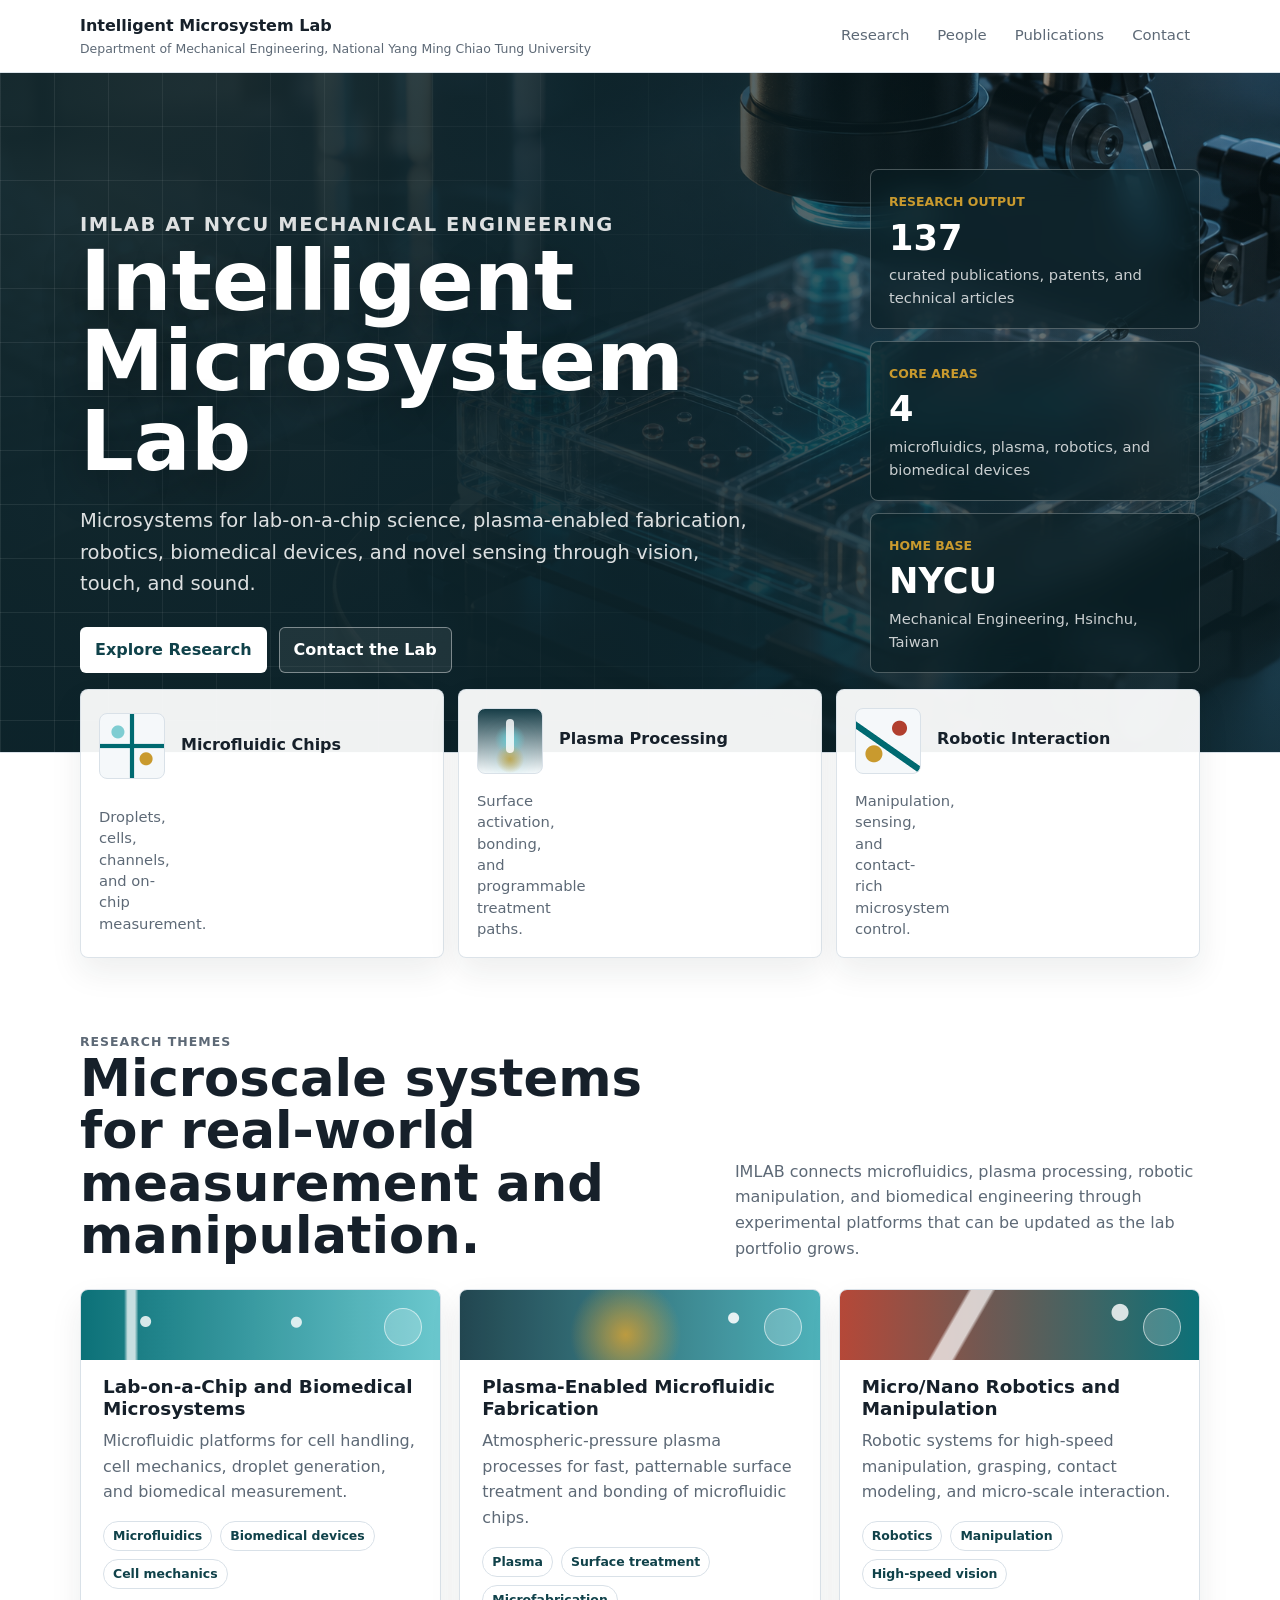
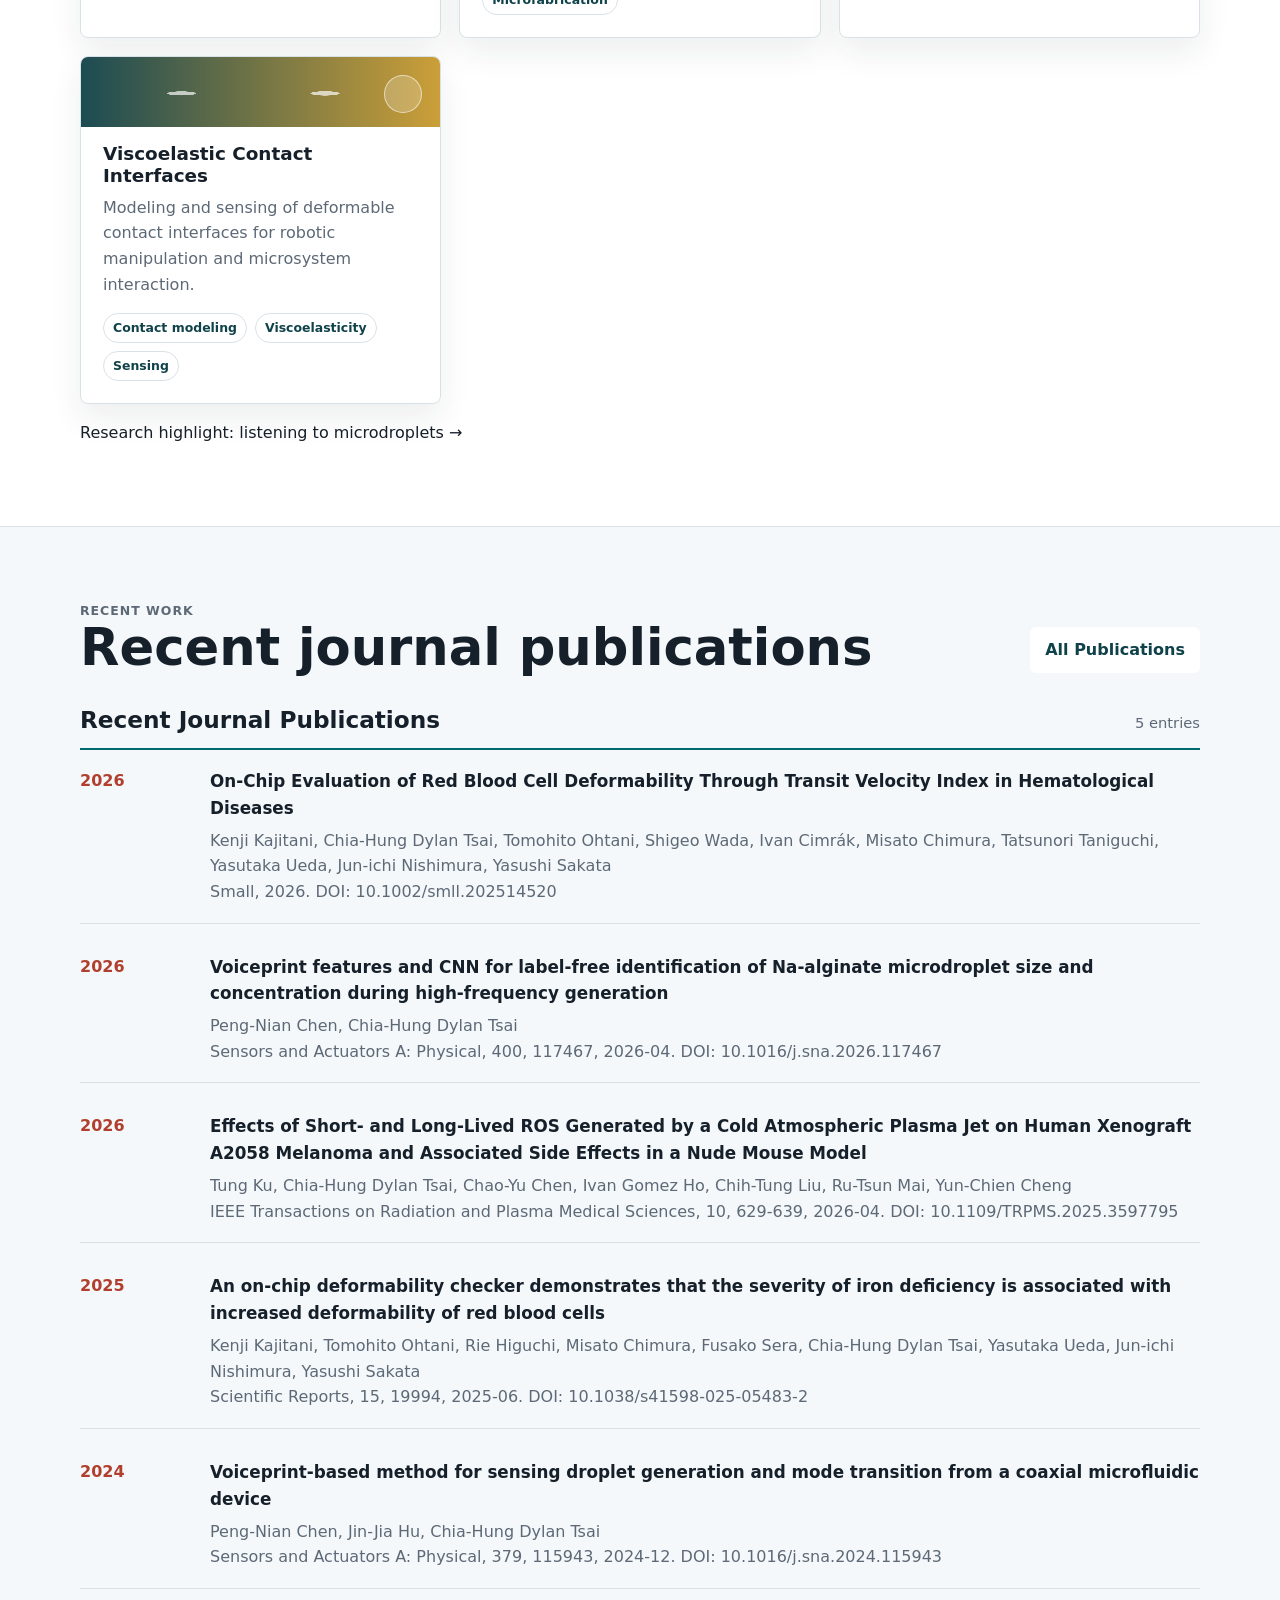
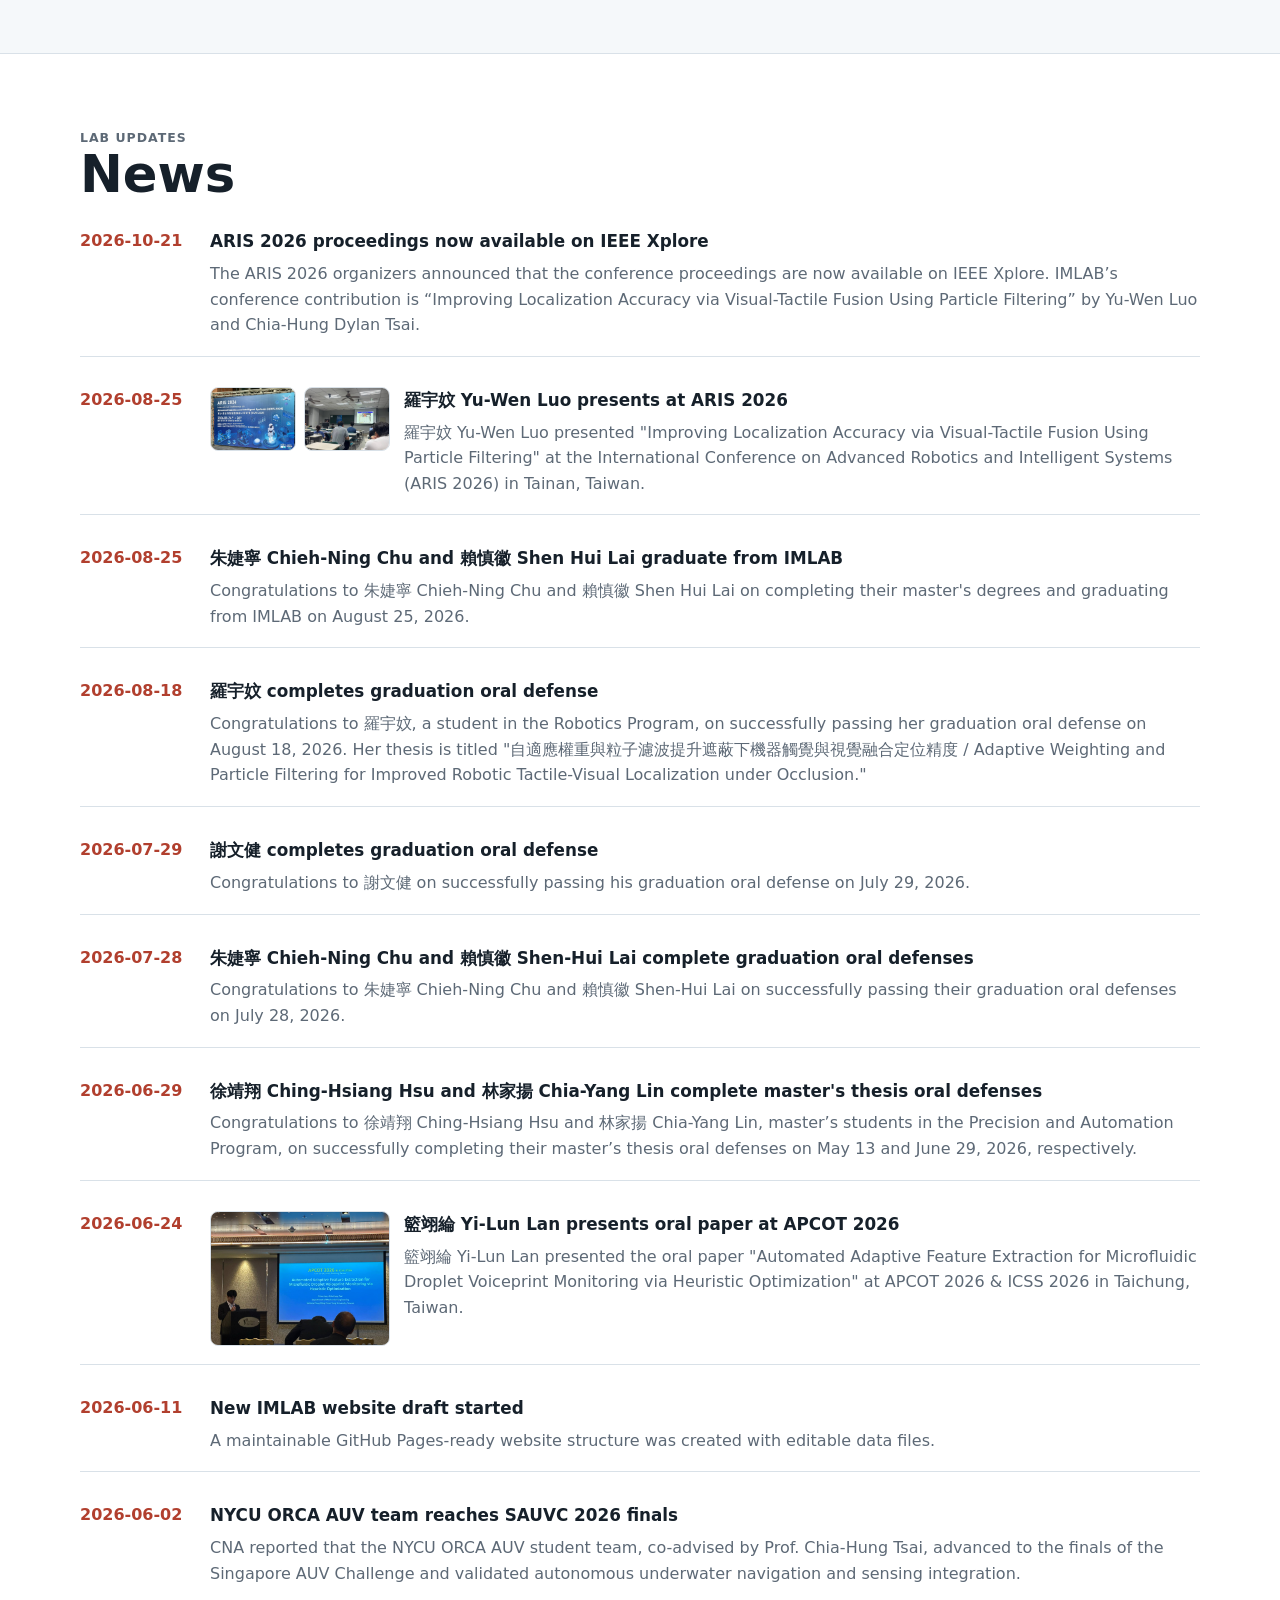
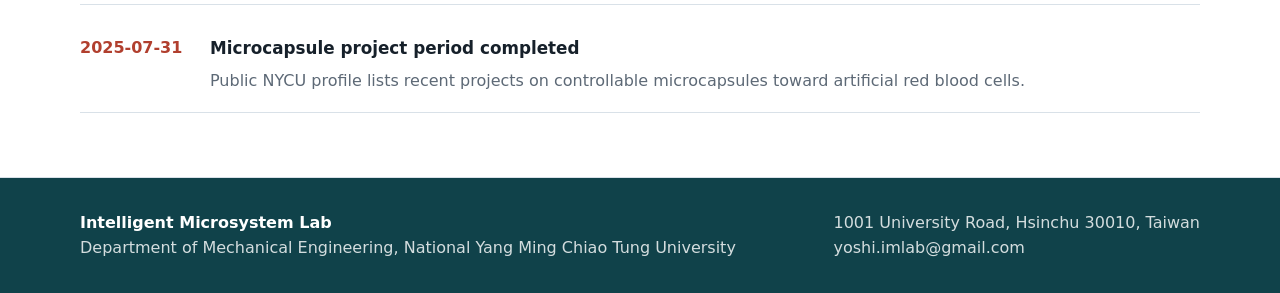
==== index.html @ c5a07f3f "Publish ARIS 2026 proceedings update" ====
<!DOCTYPE html><html lang="en"> <head><meta charset="UTF-8"><meta name="description" content="Explore IMLAB at NYCU: microfluidics, plasma-enabled fabrication, biomedical microsystems, and sensing for robotic interaction."><link rel="canonical" href="https://imlab-nycu.github.io/"><meta property="og:type" content="website"><meta property="og:site_name" content="Intelligent Microsystem Lab"><meta property="og:title" content="Intelligent Microsystem Lab"><meta property="og:description" content="Explore IMLAB at NYCU: microfluidics, plasma-enabled fabrication, biomedical microsystems, and sensing for robotic interaction."><meta property="og:url" content="https://imlab-nycu.github.io/"><meta name="viewport" content="width=device-width, initial-scale=1.0"><title>Intelligent Microsystem Lab</title><link rel="stylesheet" href="/assets/BaseLayout.BZ1jo9-p.css"></head> <body> <div class="site-shell"> <header class="topbar"> <nav class="nav" aria-label="Main navigation"> <a class="brand" href="/"> <strong>Intelligent Microsystem Lab</strong> <span>Department of Mechanical Engineering, National Yang Ming Chiao Tung University</span> </a> <div class="nav-links"> <a href="/research/"> Research </a><a href="/people/"> People </a><a href="/publications/"> Publications </a><a href="/contact/"> Contact </a> </div> </nav> </header> <main>  <section class="hero" style="--hero-image: url('/images/microsystem-hero.png')"> <div class="hero-inner"> <div> <p class="hero-kicker">IMLAB at NYCU Mechanical Engineering</p> <h1>Intelligent Microsystem Lab</h1> <p>Microsystems for lab-on-a-chip science, plasma-enabled fabrication, robotics, biomedical devices, and novel sensing through vision, touch, and sound.</p> <div class="hero-actions"> <a class="button primary" href="/research/">Explore Research</a> <a class="button secondary" href="/contact/">Contact the Lab</a> </div> </div> <aside class="hero-panel" aria-label="Lab snapshot"> <div> <span>Research Output</span> <strong>137</strong> <p>curated publications, patents, and technical articles</p> </div> <div> <span>Core Areas</span> <strong>4</strong> <p>microfluidics, plasma, robotics, and biomedical devices</p> </div> <div> <span>Home Base</span> <strong>NYCU</strong> <p>Mechanical Engineering, Hsinchu, Taiwan</p> </div> </aside> </div> </section> <section class="visual-strip" aria-label="Lab platform overview"> <div class="visual-strip-inner"> <article> <span class="visual-icon channels" aria-hidden="true"></span> <h2>Microfluidic Chips</h2> <p>Droplets, cells, channels, and on-chip measurement.</p> </article> <article> <span class="visual-icon plasma" aria-hidden="true"></span> <h2>Plasma Processing</h2> <p>Surface activation, bonding, and programmable treatment paths.</p> </article> <article> <span class="visual-icon robotics" aria-hidden="true"></span> <h2>Robotic Interaction</h2> <p>Manipulation, sensing, and contact-rich microsystem control.</p> </article> </div> </section> <section class="section"> <div class="section-header"> <div> <p class="section-kicker">Research Themes</p> <h2>Microscale systems for real-world measurement and manipulation.</h2> </div> <p>
IMLAB connects microfluidics, plasma processing, robotic manipulation, and
        biomedical engineering through experimental platforms that can be updated as
        the lab portfolio grows.
</p> </div> <div class="grid"> <article class="card project-card project-card-1"> <div class="project-mark" aria-hidden="true"></div> <h3>Lab-on-a-Chip and Biomedical Microsystems</h3> <p>Microfluidic platforms for cell handling, cell mechanics, droplet generation, and biomedical measurement.</p> <div class="tags"> <span class="tag">Microfluidics</span><span class="tag">Biomedical devices</span><span class="tag">Cell mechanics</span> </div> </article><article class="card project-card project-card-2"> <div class="project-mark" aria-hidden="true"></div> <h3>Plasma-Enabled Microfluidic Fabrication</h3> <p>Atmospheric-pressure plasma processes for fast, patternable surface treatment and bonding of microfluidic chips.</p> <div class="tags"> <span class="tag">Plasma</span><span class="tag">Surface treatment</span><span class="tag">Microfabrication</span> </div> </article><article class="card project-card project-card-3"> <div class="project-mark" aria-hidden="true"></div> <h3>Micro/Nano Robotics and Manipulation</h3> <p>Robotic systems for high-speed manipulation, grasping, contact modeling, and micro-scale interaction.</p> <div class="tags"> <span class="tag">Robotics</span><span class="tag">Manipulation</span><span class="tag">High-speed vision</span> </div> </article><article class="card project-card project-card-4"> <div class="project-mark" aria-hidden="true"></div> <h3>Viscoelastic Contact Interfaces</h3> <p>Modeling and sensing of deformable contact interfaces for robotic manipulation and microsystem interaction.</p> <div class="tags"> <span class="tag">Contact modeling</span><span class="tag">Viscoelasticity</span><span class="tag">Sensing</span> </div> </article> </div> <p><a href="/research/#microdroplet-acoustic-sensing">Research highlight: listening to microdroplets →</a></p> </section> <section class="band"> <div class="section"> <div class="section-header"> <div> <p class="section-kicker">Recent Work</p> <h2>Recent journal publications</h2> </div> <a class="button primary" href="/publications/">All Publications</a> </div> <div class="publication-groups">  <section class="publication-section active" id="panel-recent-journal-publications"> <div class="publication-section-header"> <h2>Recent Journal Publications</h2> <span>5 entries</span> </div> <div class="pub-list"> <article class="pub-item"> <div class="year">2026</div> <div> <h3> <a href="https://doi.org/10.1002/smll.202514520">On-Chip Evaluation of Red Blood Cell Deformability Through Transit Velocity Index in Hematological Diseases</a> </h3> <p>Kenji Kajitani, Chia-Hung Dylan Tsai, Tomohito Ohtani, Shigeo Wada, Ivan Cimrák, Misato Chimura, Tatsunori Taniguchi, Yasutaka Ueda, Jun-ichi Nishimura, Yasushi Sakata</p> <p>Small, 2026. DOI: 10.1002/smll.202514520</p> </div> </article><article class="pub-item"> <div class="year">2026</div> <div> <h3> <a href="https://doi.org/10.1016/j.sna.2026.117467">Voiceprint features and CNN for label-free identification of Na-alginate microdroplet size and concentration during high-frequency generation</a> </h3> <p>Peng-Nian Chen, Chia-Hung Dylan Tsai</p> <p>Sensors and Actuators A: Physical, 400, 117467, 2026-04. DOI: 10.1016/j.sna.2026.117467</p> </div> </article><article class="pub-item"> <div class="year">2026</div> <div> <h3> <a href="https://doi.org/10.1109/TRPMS.2025.3597795">Effects of Short- and Long-Lived ROS Generated by a Cold Atmospheric Plasma Jet on Human Xenograft A2058 Melanoma and Associated Side Effects in a Nude Mouse Model</a> </h3> <p>Tung Ku, Chia-Hung Dylan Tsai, Chao-Yu Chen, Ivan Gomez Ho, Chih-Tung Liu, Ru-Tsun Mai, Yun-Chien Cheng</p> <p>IEEE Transactions on Radiation and Plasma Medical Sciences, 10, 629-639, 2026-04. DOI: 10.1109/TRPMS.2025.3597795</p> </div> </article><article class="pub-item"> <div class="year">2025</div> <div> <h3> <a href="https://doi.org/10.1038/s41598-025-05483-2">An on-chip deformability checker demonstrates that the severity of iron deficiency is associated with increased deformability of red blood cells</a> </h3> <p>Kenji Kajitani, Tomohito Ohtani, Rie Higuchi, Misato Chimura, Fusako Sera, Chia-Hung Dylan Tsai, Yasutaka Ueda, Jun-ichi Nishimura, Yasushi Sakata</p> <p>Scientific Reports, 15, 19994, 2025-06. DOI: 10.1038/s41598-025-05483-2</p> </div> </article><article class="pub-item"> <div class="year">2024</div> <div> <h3> <a href="https://doi.org/10.1016/j.sna.2024.115943">Voiceprint-based method for sensing droplet generation and mode transition from a coaxial microfluidic device</a> </h3> <p>Peng-Nian Chen, Jin-Jia Hu, Chia-Hung Dylan Tsai</p> <p>Sensors and Actuators A: Physical, 379, 115943, 2024-12. DOI: 10.1016/j.sna.2024.115943</p> </div> </article> </div> </section> </div>  </div> </section> <section class="section"> <div class="section-header"> <div> <p class="section-kicker">Lab Updates</p> <h2>News</h2> </div> </div> <div class="news-list"> <article class="news-item"> <div class="date">2026-10-21</div> <div class="news-content ">  <div> <h3> <a href="https://ieeexplore.ieee.org/xpl/conhome/11734275/proceeding" target="_blank" rel="noreferrer">ARIS 2026 proceedings now available on IEEE Xplore</a> </h3> <p>The ARIS 2026 organizers announced that the conference proceedings are now available on IEEE Xplore. IMLAB’s conference contribution is “Improving Localization Accuracy via Visual-Tactile Fusion Using Particle Filtering” by Yu-Wen Luo and Chia-Hung Dylan Tsai.</p> </div> </div> </article><article class="news-item"> <div class="date">2026-08-25</div> <div class="news-content has-image"> <div class="news-gallery multiple"> <img class="news-image" src="/images/news/aris-2026-yu-wen-luo-conference-sign.jpg" alt="ARIS 2026 conference sign at National Cheng Kung University"><img class="news-image" src="/images/news/aris-2026-yu-wen-luo-presentation.jpg" alt="羅宇妏 Yu-Wen Luo presenting at ARIS 2026"> </div> <div> <h3> <a href="https://aris2026.ncku.edu.tw/" target="_blank" rel="noreferrer">羅宇妏 Yu-Wen Luo presents at ARIS 2026</a> </h3> <p>羅宇妏 Yu-Wen Luo presented &quot;Improving Localization Accuracy via Visual-Tactile Fusion Using Particle Filtering&quot; at the International Conference on Advanced Robotics and Intelligent Systems (ARIS 2026) in Tainan, Taiwan.</p> </div> </div> </article><article class="news-item"> <div class="date">2026-08-25</div> <div class="news-content ">  <div> <h3> 朱婕寧 Chieh-Ning Chu and 賴慎徽 Shen Hui Lai graduate from IMLAB </h3> <p>Congratulations to 朱婕寧 Chieh-Ning Chu and 賴慎徽 Shen Hui Lai on completing their master&#39;s degrees and graduating from IMLAB on August 25, 2026.</p> </div> </div> </article><article class="news-item"> <div class="date">2026-08-18</div> <div class="news-content ">  <div> <h3> 羅宇妏 completes graduation oral defense </h3> <p>Congratulations to 羅宇妏, a student in the Robotics Program, on successfully passing her graduation oral defense on August 18, 2026. Her thesis is titled &quot;自適應權重與粒子濾波提升遮蔽下機器觸覺與視覺融合定位精度 / Adaptive Weighting and Particle Filtering for Improved Robotic Tactile-Visual Localization under Occlusion.&quot;</p> </div> </div> </article><article class="news-item"> <div class="date">2026-07-29</div> <div class="news-content ">  <div> <h3> 謝文健 completes graduation oral defense </h3> <p>Congratulations to 謝文健 on successfully passing his graduation oral defense on July 29, 2026.</p> </div> </div> </article><article class="news-item"> <div class="date">2026-07-28</div> <div class="news-content ">  <div> <h3> 朱婕寧 Chieh-Ning Chu and 賴慎徽 Shen-Hui Lai complete graduation oral defenses </h3> <p>Congratulations to 朱婕寧 Chieh-Ning Chu and 賴慎徽 Shen-Hui Lai on successfully passing their graduation oral defenses on July 28, 2026.</p> </div> </div> </article><article class="news-item"> <div class="date">2026-06-29</div> <div class="news-content ">  <div> <h3> 徐靖翔 Ching-Hsiang Hsu and 林家揚 Chia-Yang Lin complete master&#39;s thesis oral defenses </h3> <p>Congratulations to 徐靖翔 Ching-Hsiang Hsu and 林家揚 Chia-Yang Lin, master’s students in the Precision and Automation Program, on successfully completing their master’s thesis oral defenses on May 13 and June 29, 2026, respectively.</p> </div> </div> </article><article class="news-item"> <div class="date">2026-06-24</div> <div class="news-content has-image"> <div class="news-gallery "> <img class="news-image" src="/images/news/apcot-2026-yi-lun-lan-oral-presentation.jpg" alt="籃翊綸 Yi-Lun Lan presenting an oral paper at APCOT 2026 &amp; ICSS 2026"> </div> <div> <h3> 籃翊綸 Yi-Lun Lan presents oral paper at APCOT 2026 </h3> <p>籃翊綸 Yi-Lun Lan presented the oral paper &quot;Automated Adaptive Feature Extraction for Microfluidic Droplet Voiceprint Monitoring via Heuristic Optimization&quot; at APCOT 2026 &amp; ICSS 2026 in Taichung, Taiwan.</p> </div> </div> </article><article class="news-item"> <div class="date">2026-06-11</div> <div class="news-content ">  <div> <h3> New IMLAB website draft started </h3> <p>A maintainable GitHub Pages-ready website structure was created with editable data files.</p> </div> </div> </article><article class="news-item"> <div class="date">2026-06-02</div> <div class="news-content ">  <div> <h3> <a href="https://www.cna.com.tw/news/ahel/202606020072.aspx" target="_blank" rel="noreferrer">NYCU ORCA AUV team reaches SAUVC 2026 finals</a> </h3> <p>CNA reported that the NYCU ORCA AUV student team, co-advised by Prof. Chia-Hung Tsai, advanced to the finals of the Singapore AUV Challenge and validated autonomous underwater navigation and sensing integration.</p> </div> </div> </article><article class="news-item"> <div class="date">2025-07-31</div> <div class="news-content ">  <div> <h3> Microcapsule project period completed </h3> <p>Public NYCU profile lists recent projects on controllable microcapsules toward artificial red blood cells.</p> </div> </div> </article> </div> </section>  </main> <footer class="footer"> <div class="footer-inner"> <div> <strong>Intelligent Microsystem Lab</strong> <div>Department of Mechanical Engineering, National Yang Ming Chiao Tung University</div> </div> <div> 1001 University Road, Hsinchu 30010, Taiwan<br> <a href="mailto:yoshi.imlab@gmail.com">yoshi.imlab@gmail.com</a> </div> </div> </footer> </div> <script data-goatcounter="https://imlab-nycu.goatcounter.com/count" async src="https://gc.zgo.at/count.js"></script> </body> </html>
---- assets/BaseLayout.BZ1jo9-p.css ----
:root{color-scheme:light;--ink: #16202a;--muted: #5d6976;--line: #d9e1e8;--panel: #f5f8fa;--panel-strong: #eaf1f6;--brand: #006a71;--brand-deep: #10424a;--accent: #b13f2e;--gold: #c99a2e;--white: #ffffff;--shadow: 0 14px 32px rgba(22, 32, 42, .08);font-family:Inter,ui-sans-serif,system-ui,-apple-system,BlinkMacSystemFont,Segoe UI,sans-serif}*{box-sizing:border-box}html{scroll-behavior:smooth}body{margin:0;color:var(--ink);background:var(--white);line-height:1.6}a{color:inherit;text-decoration:none}img{display:block;max-width:100%}.site-shell{min-height:100vh}.topbar{position:sticky;top:0;z-index:20;border-bottom:1px solid rgba(217,225,232,.9);background:#fffffff0;backdrop-filter:blur(16px)}.nav{display:flex;align-items:center;justify-content:space-between;width:min(1120px,calc(100% - 32px));min-height:72px;margin:0 auto;gap:24px}.brand{display:grid;gap:0}.brand strong{font-size:1rem;letter-spacing:0}.brand span{color:var(--muted);font-size:.78rem}.nav-links{display:flex;align-items:center;gap:8px;flex-wrap:wrap;justify-content:flex-end}.nav-links a{border-radius:6px;color:var(--muted);font-size:.93rem;padding:8px 10px}.nav-links a:hover,.nav-links a[aria-current=page]{background:var(--panel-strong);color:var(--brand-deep)}.hero{position:relative;overflow:hidden;border-bottom:1px solid var(--line);background:linear-gradient(90deg,#0c232af0,#0c232ad1 42%,#0c232a38),linear-gradient(180deg,#0c232a1a,#0c232acc),var(--hero-image),var(--brand-deep);background-position:center;background-size:cover;color:var(--white);min-height:680px}.hero:after{content:"";position:absolute;inset:0;height:auto;background:linear-gradient(90deg,rgba(255,255,255,.08) 1px,transparent 1px),linear-gradient(0deg,rgba(255,255,255,.08) 1px,transparent 1px);background-size:54px 54px;mask-image:linear-gradient(90deg,black,transparent 72%);pointer-events:none}.hero-inner{position:relative;z-index:1;display:grid;grid-template-columns:minmax(0,1fr) 330px;align-items:end;width:min(1120px,calc(100% - 32px));margin:0 auto;gap:48px;padding:96px 0 64px}.hero-kicker,.section-kicker{margin:0 0 10px;color:var(--gold);font-size:.78rem;font-weight:800;letter-spacing:.08em;text-transform:uppercase}.hero h1{max-width:840px;margin:0;font-size:clamp(2.4rem,6.6vw,5.9rem);line-height:.95;text-shadow:0 12px 42px rgba(0,0,0,.35)}.hero p{max-width:680px;margin:24px 0 0;color:#ffffffdb;font-size:clamp(1.02rem,2vw,1.22rem)}.hero-actions{display:flex;flex-wrap:wrap;gap:12px;margin-top:28px}.button{display:inline-flex;align-items:center;justify-content:center;min-height:42px;border:1px solid transparent;border-radius:6px;padding:9px 14px;font-weight:700}.button.primary{background:var(--white);color:var(--brand-deep)}.button.secondary{border-color:#ffffff6b;color:var(--white);background:#ffffff14}.portrait{overflow:hidden;border:1px solid rgba(255,255,255,.35);border-radius:8px;background:#ffffff1f;box-shadow:0 20px 52px #0000003d}.portrait img{width:100%;aspect-ratio:4 / 5;object-fit:cover}.portrait figcaption{padding:12px 14px;color:#ffffffd1;font-size:.9rem}.hero-panel{display:grid;gap:12px;align-self:stretch}.hero-panel div{border:1px solid rgba(255,255,255,.26);border-radius:8px;background:#081c2294;backdrop-filter:blur(16px);padding:18px}.hero-panel span{color:var(--gold);font-size:.78rem;font-weight:800;text-transform:uppercase}.hero-panel strong{display:block;margin-top:6px;color:var(--white);font-size:2.2rem;line-height:1}.hero-panel p{margin:8px 0 0;color:#ffffffc7;font-size:.92rem}.visual-strip{position:relative;z-index:2;margin-top:-64px}.visual-strip-inner{display:grid;grid-template-columns:repeat(3,minmax(0,1fr));gap:14px;width:min(1120px,calc(100% - 32px));margin:0 auto}.visual-strip article{display:grid;grid-template-columns:66px minmax(0,1fr);gap:16px;align-items:center;min-height:126px;border:1px solid rgba(217,225,232,.92);border-radius:8px;background:#fffffff0;box-shadow:var(--shadow);padding:18px}.visual-strip h2{margin:0 0 4px;font-size:1rem;line-height:1.2}.visual-strip p{margin:0;color:var(--muted);font-size:.92rem;line-height:1.45}.visual-icon{position:relative;width:66px;aspect-ratio:1;overflow:hidden;border:1px solid var(--line);border-radius:8px;background:var(--panel)}.visual-icon.channels{background:radial-gradient(circle at 28% 28%,#7fcdd2 0 6px,transparent 7px),radial-gradient(circle at 72% 70%,#c99a2e 0 6px,transparent 7px),linear-gradient(90deg,transparent 46%,#006a71 47% 53%,transparent 54%),linear-gradient(0deg,transparent 46%,#006a71 47% 53%,transparent 54%),var(--panel)}.visual-icon.plasma{background:radial-gradient(circle at 50% 78%,rgba(201,154,46,.92),transparent 24%),radial-gradient(circle at 50% 48%,rgba(99,210,220,.9),transparent 33%),linear-gradient(180deg,#173d47,#f4f8fa)}.visual-icon.plasma:before{content:"";position:absolute;inset:10px 28px 20px;border-radius:999px;background:#ffffffd1;box-shadow:0 20px 26px #7edde2cc}.visual-icon.robotics{background:linear-gradient(35deg,transparent 40%,#006a71 41% 47%,transparent 48%),radial-gradient(circle at 68% 30%,#b13f2e 0 7px,transparent 8px),radial-gradient(circle at 28% 70%,#c99a2e 0 8px,transparent 9px),var(--panel)}.section{width:min(1120px,calc(100% - 32px));margin:0 auto;padding:64px 0}.section-header{display:flex;align-items:end;justify-content:space-between;gap:32px;margin-bottom:28px}.section-header h2,.page-title h1{margin:0;font-size:clamp(2rem,4vw,3.4rem);line-height:1.02}.section-header p,.page-title p{max-width:620px;margin:10px 0 0;color:var(--muted)}.grid{display:grid;grid-template-columns:repeat(3,minmax(0,1fr));gap:18px}.grid.two{grid-template-columns:repeat(2,minmax(0,1fr))}.card{min-height:100%;border:1px solid var(--line);border-radius:8px;background:var(--white);padding:22px;box-shadow:var(--shadow)}.card h3{margin:0 0 8px;font-size:1.15rem;line-height:1.2}.card p{margin:0;color:var(--muted)}.megumi-card{max-width:780px}.megumi-card h3{margin-top:26px}.megumi-card h3:first-child{margin-top:0}.megumi-card p+p{margin-top:14px}.project-card{position:relative;overflow:hidden;padding-top:86px}.project-card:before{content:"";position:absolute;inset:0 0 auto;height:70px;opacity:.95}.project-card-1:before{background:radial-gradient(circle at 18% 45%,rgba(255,255,255,.82) 0 5px,transparent 6px),radial-gradient(circle at 60% 46%,rgba(255,255,255,.82) 0 5px,transparent 6px),linear-gradient(90deg,transparent 12%,rgba(255,255,255,.76) 13% 15%,transparent 16%),linear-gradient(90deg,#006a71,#63c5cc)}.project-card-2:before{background:radial-gradient(circle at 76% 40%,rgba(255,255,255,.88) 0 5px,transparent 6px),radial-gradient(circle at 46% 64%,rgba(201,154,46,.9),transparent 28%),linear-gradient(90deg,#173d47,#45aeb7)}.project-card-3:before{background:linear-gradient(120deg,transparent 32%,rgba(255,255,255,.72) 33% 38%,transparent 39%),radial-gradient(circle at 78% 32%,rgba(255,255,255,.82) 0 8px,transparent 9px),linear-gradient(90deg,#b13f2e,#006a71)}.project-card-4:before{background:radial-gradient(ellipse at 28% 52%,rgba(255,255,255,.68) 0 14px,transparent 15px),radial-gradient(ellipse at 68% 52%,rgba(255,255,255,.68) 0 14px,transparent 15px),linear-gradient(90deg,#10424a,#c99a2e)}.project-mark{position:absolute;top:18px;right:18px;width:38px;aspect-ratio:1;border:1px solid rgba(255,255,255,.58);border-radius:999px;background:#fff3}.tags{display:flex;flex-wrap:wrap;gap:8px;margin-top:16px}.tag{border:1px solid var(--line);border-radius:999px;color:var(--brand-deep);font-size:.78rem;font-weight:700;padding:4px 9px}.band{border-block:1px solid var(--line);background:var(--panel)}.news-list,.pub-list{display:grid;gap:12px}.publication-groups{display:grid;gap:44px}.publication-tabs{margin-bottom:-16px}.publication-tab-list{display:flex;flex-wrap:wrap;gap:8px;border-bottom:1px solid var(--line)}.publication-tab{appearance:none;display:inline-flex;align-items:baseline;gap:8px;border:0;border-bottom:3px solid transparent;background:transparent;color:var(--muted);cursor:pointer;font:inherit;font-size:.94rem;font-weight:800;line-height:1.2;padding:12px 10px 10px}.publication-tab small{color:var(--accent);font-size:.78rem;font-weight:900}.publication-tab:hover,.publication-tab:focus-visible,.publication-tab.active{color:var(--brand-deep)}.publication-tab:focus-visible{outline:2px solid var(--gold);outline-offset:2px}.publication-tab.active{border-bottom-color:var(--accent)}.publication-section[hidden]{display:none}.publication-section-header{display:flex;align-items:baseline;justify-content:space-between;gap:16px;border-bottom:2px solid var(--brand);margin-bottom:18px;padding-bottom:10px}.publication-section-header h2{margin:0;font-size:1.45rem}.publication-section-header span{color:var(--muted);font-size:.92rem;white-space:nowrap}.news-item,.pub-item{display:grid;grid-template-columns:112px minmax(0,1fr);gap:18px;border-bottom:1px solid var(--line);padding:18px 0}.news-item:first-child,.pub-item:first-child{padding-top:0}.date,.year{color:var(--accent);font-weight:800}.news-content{display:grid;gap:14px}.news-content.has-image{grid-template-columns:180px minmax(0,1fr)}.news-gallery{display:grid;gap:8px}.news-gallery.multiple{grid-template-columns:repeat(2,minmax(0,1fr))}.news-image{width:100%;aspect-ratio:4 / 3;border:1px solid var(--line);border-radius:8px;object-fit:cover}.pub-item h3,.news-item h3{margin:0 0 6px;font-size:1.05rem}.news-item h3 a{color:inherit;text-decoration-color:color-mix(in srgb,var(--accent) 45%,transparent);text-underline-offset:3px}.news-item h3 a:hover{color:var(--accent)}.pub-item p,.news-item p{margin:0;color:var(--muted)}.person{display:grid;grid-template-columns:110px minmax(0,1fr);gap:18px}.people-tabs{width:min(1120px,calc(100% - 32px));margin:0 auto;padding:0 0 18px}.people-tab-list{display:flex;flex-wrap:wrap;gap:8px;border-bottom:1px solid var(--line)}.people-tab{appearance:none;border:0;border-bottom:3px solid transparent;background:transparent;color:var(--muted);cursor:pointer;font:inherit;font-size:.94rem;font-weight:800;line-height:1.2;padding:12px 10px 10px}.people-tab:hover,.people-tab:focus-visible,.people-tab.active{color:var(--brand-deep)}.people-tab:focus-visible{outline:2px solid var(--gold);outline-offset:2px}.people-tab.active{border-bottom-color:var(--accent)}.people-panel[hidden]{display:none}.program-list{display:grid;gap:18px}.program-group{border-top:2px solid var(--brand);padding-top:12px}.program-group-header{display:flex;align-items:baseline;justify-content:space-between;gap:16px;margin-bottom:10px}.program-group-header h3{margin:0;color:var(--brand-deep);font-size:1.08rem}.program-group-header span{color:var(--muted);font-size:.88rem;white-space:nowrap}.program-group ul{display:grid;grid-template-columns:repeat(3,minmax(0,1fr));gap:10px;list-style:none;margin:0;padding:0}.program-group li{display:grid;gap:4px;border:1px solid var(--line);border-radius:8px;background:var(--white);padding:12px 14px}.program-group strong{font-size:1rem}.program-group li>span{color:var(--muted);font-size:.86rem;font-weight:700}.program-group em,.alumni-badges span{width:fit-content;border:1px solid var(--line);border-radius:999px;color:var(--brand-deep);font-size:.74rem;font-style:normal;font-weight:800;line-height:1.2;padding:4px 8px}.program-group p{margin:2px 0 0;color:var(--muted);font-size:.82rem;line-height:1.35}.program-proposal span{color:var(--accent);font-weight:800;margin-right:8px}.program-keywords{display:flex;flex-wrap:wrap;gap:6px;margin-top:6px}.program-keywords span{border:1px solid var(--line);border-radius:999px;color:var(--brand-deep);font-size:.72rem;font-weight:800;line-height:1.2;padding:3px 7px}.alumni-list{display:grid;gap:22px}.alumni-group{border-top:2px solid var(--brand);padding-top:12px}.alumni-group-header{display:flex;align-items:baseline;justify-content:space-between;gap:16px;margin-bottom:8px}.alumni-group-header h3{margin:0;color:var(--brand-deep);font-size:1.08rem}.alumni-group-header span{color:var(--muted);font-size:.88rem;white-space:nowrap}.alumni-group ul{display:grid;grid-template-columns:repeat(2,minmax(0,1fr));gap:8px 14px;list-style:none;margin:0;padding:0}.alumni-group li{border:1px solid var(--line);border-radius:8px;background:var(--white);padding:12px 14px}.alumni-name-row{display:flex;align-items:baseline;justify-content:space-between;gap:12px}.alumni-name-row strong{font-size:1rem}.alumni-name-row span,.alumni-group li p{color:var(--muted);font-size:.86rem}.alumni-name-row span{white-space:nowrap}.alumni-badges{display:flex;flex-wrap:wrap;gap:6px;margin-top:6px}.alumni-group li p{margin:6px 0 0;line-height:1.45}.alumni-group li p span{color:var(--accent);font-weight:800;margin-right:8px}.alumni-links{display:flex;flex-wrap:wrap;gap:8px;margin-top:8px}.alumni-links a,.alumni-links span{border-bottom:2px solid var(--gold);color:var(--brand-deep);font-size:.84rem;font-weight:800}.avatar{width:110px;aspect-ratio:1;border:1px solid var(--line);border-radius:8px;background:var(--panel-strong);object-fit:cover}.avatar.placeholder{display:grid;place-items:center;color:var(--brand-deep);font-weight:800}.link-list{display:flex;flex-wrap:wrap;gap:10px;margin-top:18px}.link-list a,.link-list span{border-bottom:2px solid var(--gold);color:var(--brand-deep);font-weight:800}.page-title{width:min(1120px,calc(100% - 32px));margin:0 auto;padding:58px 0 30px}.footer{border-top:1px solid var(--line);background:var(--brand-deep);color:#ffffffd1}.footer-inner{display:flex;justify-content:space-between;gap:32px;width:min(1120px,calc(100% - 32px));margin:0 auto;padding:32px 0}.footer strong{color:var(--white)}@media(max-width:860px){.nav{align-items:flex-start;flex-direction:column;gap:12px;padding:14px 0}.nav-links{justify-content:flex-start}.hero-inner{grid-template-columns:1fr;padding-top:54px}.hero{min-height:auto}.visual-strip{margin-top:-28px}.visual-strip-inner{grid-template-columns:1fr}.section-header,.footer-inner{align-items:flex-start;flex-direction:column}.grid,.grid.two{grid-template-columns:1fr}.publication-tab-list{display:grid;grid-template-columns:1fr;border-bottom:0}.publication-tab{justify-content:space-between;border:1px solid var(--line);border-radius:8px;background:var(--white);text-align:left}.publication-tab.active{border-color:var(--brand);border-bottom-color:var(--brand);background:var(--panel-strong)}.people-tab-list{display:grid;grid-template-columns:1fr;border-bottom:0}.people-tab{border:1px solid var(--line);border-radius:8px;background:var(--white);text-align:left}.people-tab.active{border-color:var(--brand);border-bottom-color:var(--brand);background:var(--panel-strong)}.alumni-group ul,.program-group ul{grid-template-columns:1fr}.alumni-name-row{align-items:flex-start;flex-direction:column;gap:2px}.alumni-name-row span{white-space:normal}.news-item,.pub-item,.person,.news-content.has-image{grid-template-columns:1fr}.news-gallery.multiple{grid-template-columns:repeat(2,minmax(0,1fr))}}
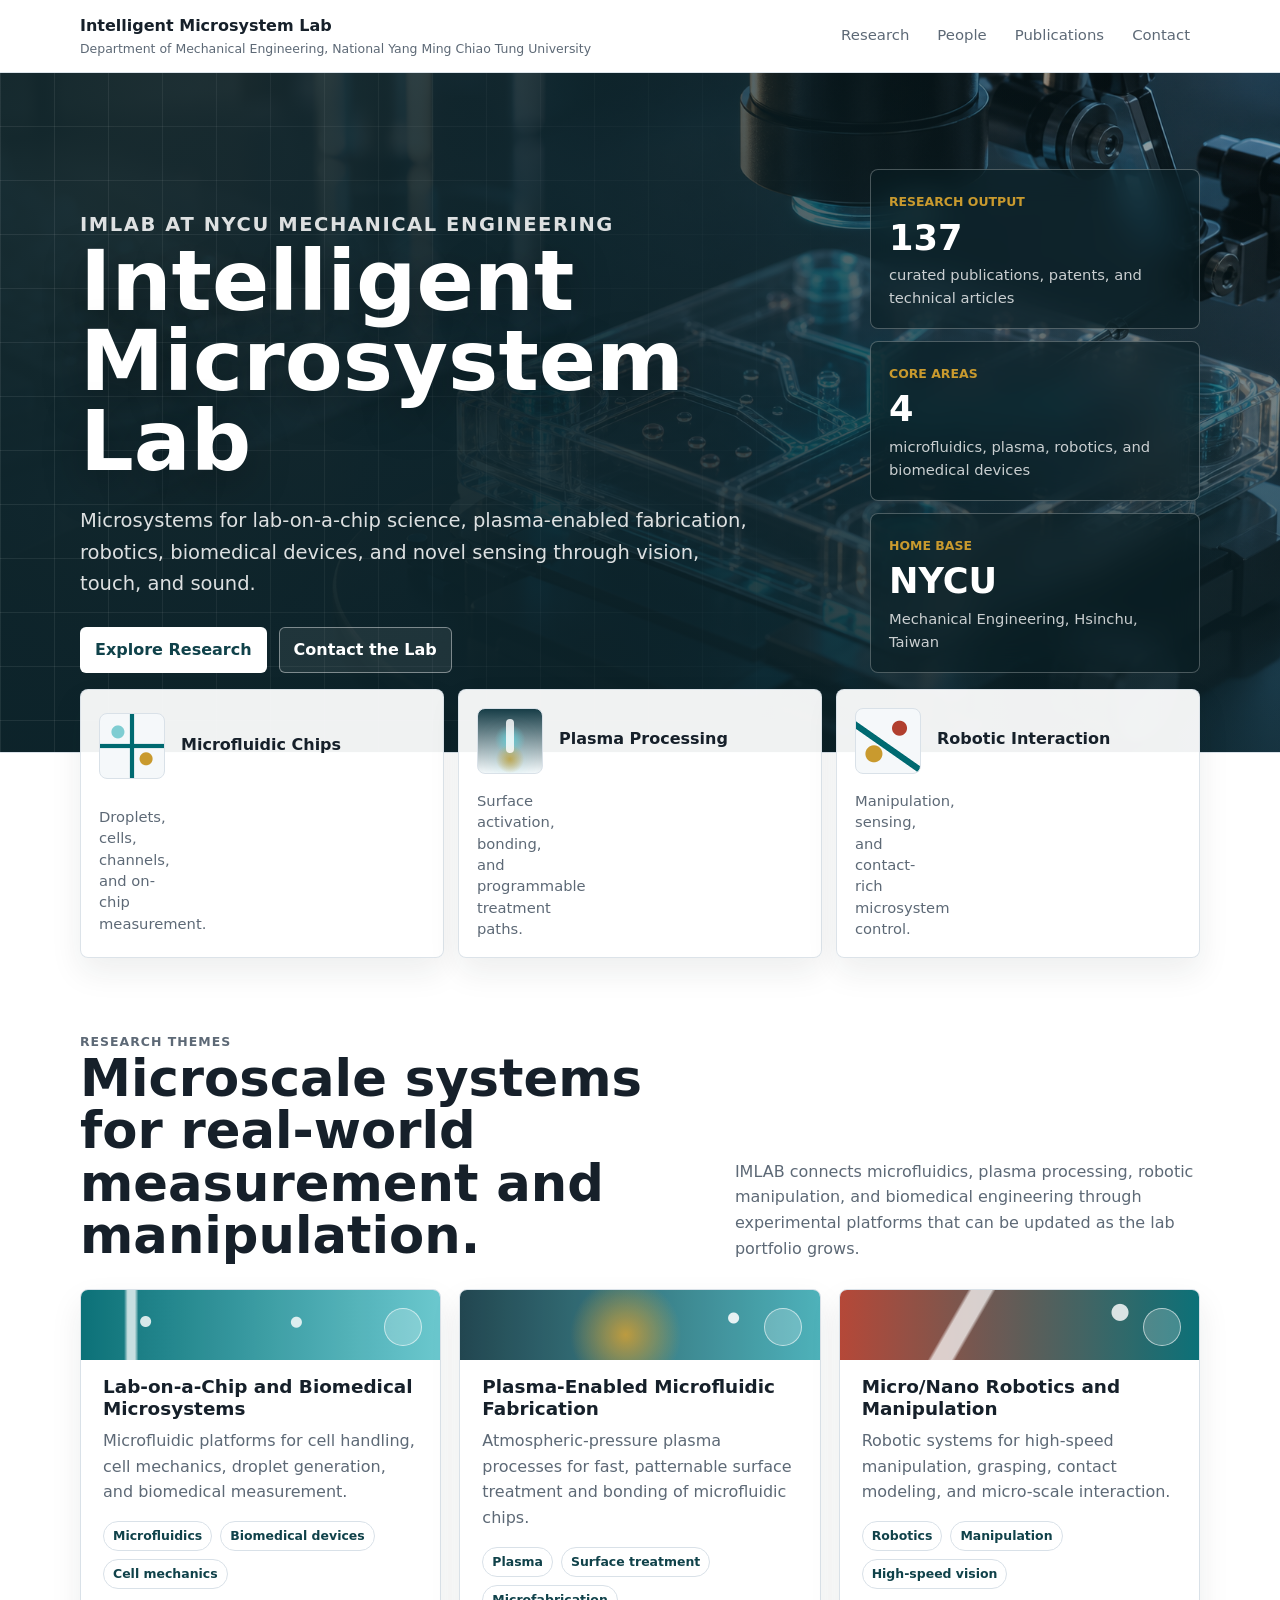
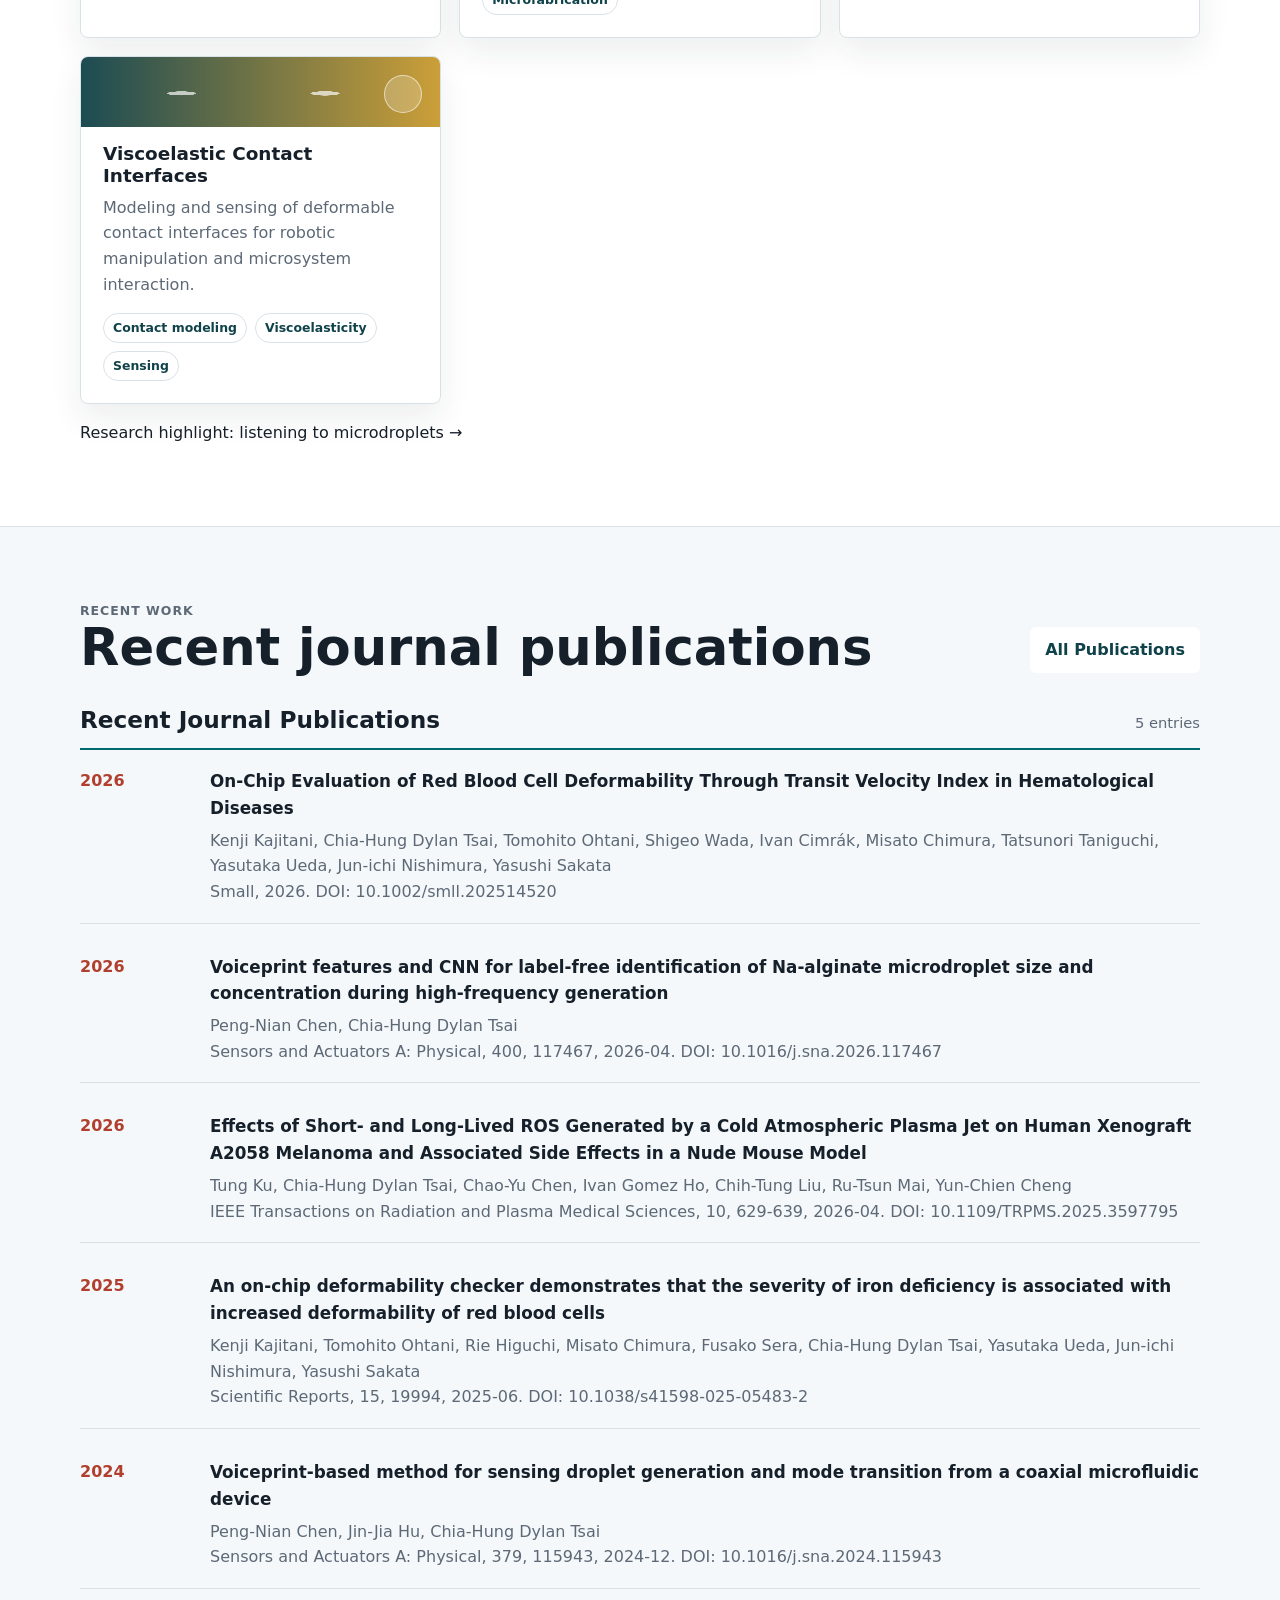
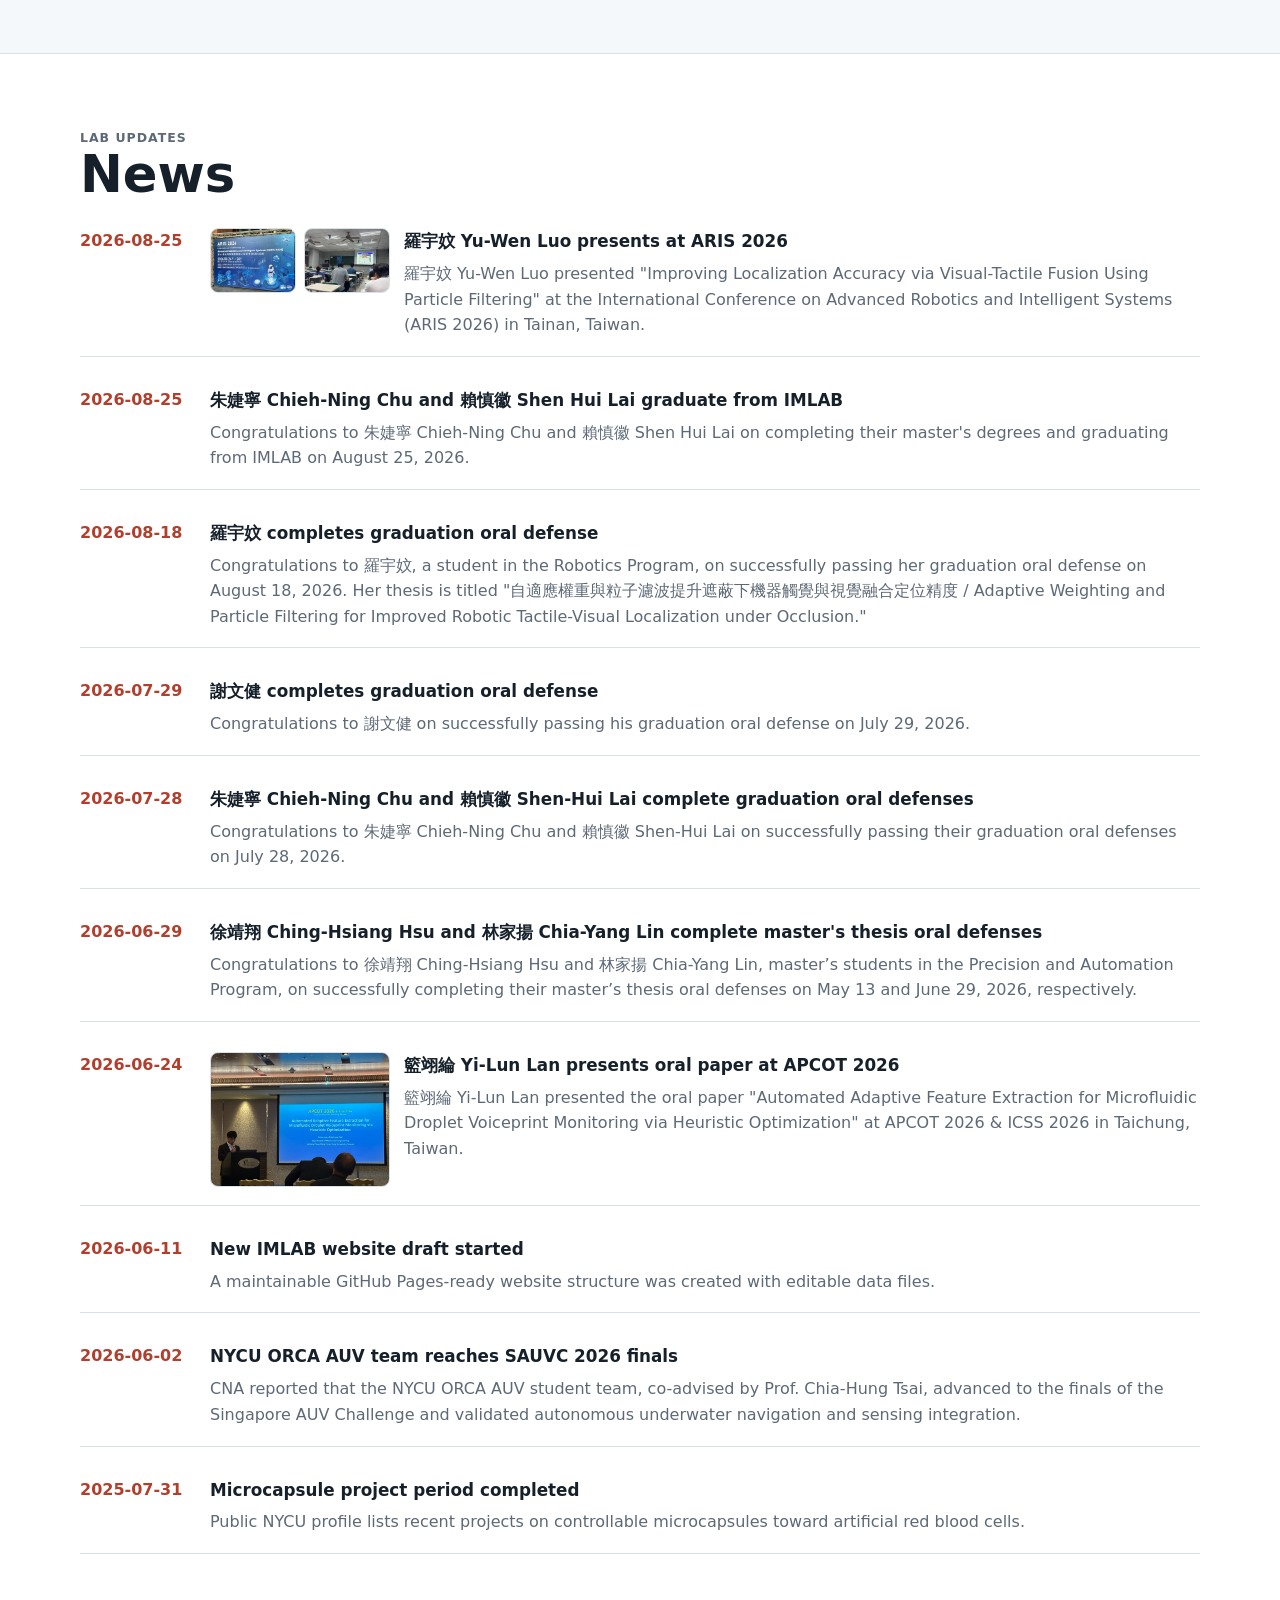
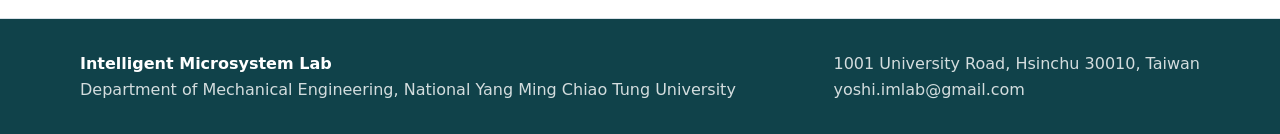
==== commit e63e99bc: "Publish ARIS DOI correction" ====
--- a/index.html
+++ b/index.html
@@ -2,4 +2,4 @@
 IMLAB connects microfluidics, plasma processing, robotic manipulation, and
         biomedical engineering through experimental platforms that can be updated as
         the lab portfolio grows.
-</p> </div> <div class="grid"> <article class="card project-card project-card-1"> <div class="project-mark" aria-hidden="true"></div> <h3>Lab-on-a-Chip and Biomedical Microsystems</h3> <p>Microfluidic platforms for cell handling, cell mechanics, droplet generation, and biomedical measurement.</p> <div class="tags"> <span class="tag">Microfluidics</span><span class="tag">Biomedical devices</span><span class="tag">Cell mechanics</span> </div> </article><article class="card project-card project-card-2"> <div class="project-mark" aria-hidden="true"></div> <h3>Plasma-Enabled Microfluidic Fabrication</h3> <p>Atmospheric-pressure plasma processes for fast, patternable surface treatment and bonding of microfluidic chips.</p> <div class="tags"> <span class="tag">Plasma</span><span class="tag">Surface treatment</span><span class="tag">Microfabrication</span> </div> </article><article class="card project-card project-card-3"> <div class="project-mark" aria-hidden="true"></div> <h3>Micro/Nano Robotics and Manipulation</h3> <p>Robotic systems for high-speed manipulation, grasping, contact modeling, and micro-scale interaction.</p> <div class="tags"> <span class="tag">Robotics</span><span class="tag">Manipulation</span><span class="tag">High-speed vision</span> </div> </article><article class="card project-card project-card-4"> <div class="project-mark" aria-hidden="true"></div> <h3>Viscoelastic Contact Interfaces</h3> <p>Modeling and sensing of deformable contact interfaces for robotic manipulation and microsystem interaction.</p> <div class="tags"> <span class="tag">Contact modeling</span><span class="tag">Viscoelasticity</span><span class="tag">Sensing</span> </div> </article> </div> <p><a href="/research/#microdroplet-acoustic-sensing">Research highlight: listening to microdroplets →</a></p> </section> <section class="band"> <div class="section"> <div class="section-header"> <div> <p class="section-kicker">Recent Work</p> <h2>Recent journal publications</h2> </div> <a class="button primary" href="/publications/">All Publications</a> </div> <div class="publication-groups">  <section class="publication-section active" id="panel-recent-journal-publications"> <div class="publication-section-header"> <h2>Recent Journal Publications</h2> <span>5 entries</span> </div> <div class="pub-list"> <article class="pub-item"> <div class="year">2026</div> <div> <h3> <a href="https://doi.org/10.1002/smll.202514520">On-Chip Evaluation of Red Blood Cell Deformability Through Transit Velocity Index in Hematological Diseases</a> </h3> <p>Kenji Kajitani, Chia-Hung Dylan Tsai, Tomohito Ohtani, Shigeo Wada, Ivan Cimrák, Misato Chimura, Tatsunori Taniguchi, Yasutaka Ueda, Jun-ichi Nishimura, Yasushi Sakata</p> <p>Small, 2026. DOI: 10.1002/smll.202514520</p> </div> </article><article class="pub-item"> <div class="year">2026</div> <div> <h3> <a href="https://doi.org/10.1016/j.sna.2026.117467">Voiceprint features and CNN for label-free identification of Na-alginate microdroplet size and concentration during high-frequency generation</a> </h3> <p>Peng-Nian Chen, Chia-Hung Dylan Tsai</p> <p>Sensors and Actuators A: Physical, 400, 117467, 2026-04. DOI: 10.1016/j.sna.2026.117467</p> </div> </article><article class="pub-item"> <div class="year">2026</div> <div> <h3> <a href="https://doi.org/10.1109/TRPMS.2025.3597795">Effects of Short- and Long-Lived ROS Generated by a Cold Atmospheric Plasma Jet on Human Xenograft A2058 Melanoma and Associated Side Effects in a Nude Mouse Model</a> </h3> <p>Tung Ku, Chia-Hung Dylan Tsai, Chao-Yu Chen, Ivan Gomez Ho, Chih-Tung Liu, Ru-Tsun Mai, Yun-Chien Cheng</p> <p>IEEE Transactions on Radiation and Plasma Medical Sciences, 10, 629-639, 2026-04. DOI: 10.1109/TRPMS.2025.3597795</p> </div> </article><article class="pub-item"> <div class="year">2025</div> <div> <h3> <a href="https://doi.org/10.1038/s41598-025-05483-2">An on-chip deformability checker demonstrates that the severity of iron deficiency is associated with increased deformability of red blood cells</a> </h3> <p>Kenji Kajitani, Tomohito Ohtani, Rie Higuchi, Misato Chimura, Fusako Sera, Chia-Hung Dylan Tsai, Yasutaka Ueda, Jun-ichi Nishimura, Yasushi Sakata</p> <p>Scientific Reports, 15, 19994, 2025-06. DOI: 10.1038/s41598-025-05483-2</p> </div> </article><article class="pub-item"> <div class="year">2024</div> <div> <h3> <a href="https://doi.org/10.1016/j.sna.2024.115943">Voiceprint-based method for sensing droplet generation and mode transition from a coaxial microfluidic device</a> </h3> <p>Peng-Nian Chen, Jin-Jia Hu, Chia-Hung Dylan Tsai</p> <p>Sensors and Actuators A: Physical, 379, 115943, 2024-12. DOI: 10.1016/j.sna.2024.115943</p> </div> </article> </div> </section> </div>  </div> </section> <section class="section"> <div class="section-header"> <div> <p class="section-kicker">Lab Updates</p> <h2>News</h2> </div> </div> <div class="news-list"> <article class="news-item"> <div class="date">2026-10-21</div> <div class="news-content ">  <div> <h3> <a href="https://ieeexplore.ieee.org/xpl/conhome/11734275/proceeding" target="_blank" rel="noreferrer">ARIS 2026 proceedings now available on IEEE Xplore</a> </h3> <p>The ARIS 2026 organizers announced that the conference proceedings are now available on IEEE Xplore. IMLAB’s conference contribution is “Improving Localization Accuracy via Visual-Tactile Fusion Using Particle Filtering” by Yu-Wen Luo and Chia-Hung Dylan Tsai.</p> </div> </div> </article><article class="news-item"> <div class="date">2026-08-25</div> <div class="news-content has-image"> <div class="news-gallery multiple"> <img class="news-image" src="/images/news/aris-2026-yu-wen-luo-conference-sign.jpg" alt="ARIS 2026 conference sign at National Cheng Kung University"><img class="news-image" src="/images/news/aris-2026-yu-wen-luo-presentation.jpg" alt="羅宇妏 Yu-Wen Luo presenting at ARIS 2026"> </div> <div> <h3> <a href="https://aris2026.ncku.edu.tw/" target="_blank" rel="noreferrer">羅宇妏 Yu-Wen Luo presents at ARIS 2026</a> </h3> <p>羅宇妏 Yu-Wen Luo presented &quot;Improving Localization Accuracy via Visual-Tactile Fusion Using Particle Filtering&quot; at the International Conference on Advanced Robotics and Intelligent Systems (ARIS 2026) in Tainan, Taiwan.</p> </div> </div> </article><article class="news-item"> <div class="date">2026-08-25</div> <div class="news-content ">  <div> <h3> 朱婕寧 Chieh-Ning Chu and 賴慎徽 Shen Hui Lai graduate from IMLAB </h3> <p>Congratulations to 朱婕寧 Chieh-Ning Chu and 賴慎徽 Shen Hui Lai on completing their master&#39;s degrees and graduating from IMLAB on August 25, 2026.</p> </div> </div> </article><article class="news-item"> <div class="date">2026-08-18</div> <div class="news-content ">  <div> <h3> 羅宇妏 completes graduation oral defense </h3> <p>Congratulations to 羅宇妏, a student in the Robotics Program, on successfully passing her graduation oral defense on August 18, 2026. Her thesis is titled &quot;自適應權重與粒子濾波提升遮蔽下機器觸覺與視覺融合定位精度 / Adaptive Weighting and Particle Filtering for Improved Robotic Tactile-Visual Localization under Occlusion.&quot;</p> </div> </div> </article><article class="news-item"> <div class="date">2026-07-29</div> <div class="news-content ">  <div> <h3> 謝文健 completes graduation oral defense </h3> <p>Congratulations to 謝文健 on successfully passing his graduation oral defense on July 29, 2026.</p> </div> </div> </article><article class="news-item"> <div class="date">2026-07-28</div> <div class="news-content ">  <div> <h3> 朱婕寧 Chieh-Ning Chu and 賴慎徽 Shen-Hui Lai complete graduation oral defenses </h3> <p>Congratulations to 朱婕寧 Chieh-Ning Chu and 賴慎徽 Shen-Hui Lai on successfully passing their graduation oral defenses on July 28, 2026.</p> </div> </div> </article><article class="news-item"> <div class="date">2026-06-29</div> <div class="news-content ">  <div> <h3> 徐靖翔 Ching-Hsiang Hsu and 林家揚 Chia-Yang Lin complete master&#39;s thesis oral defenses </h3> <p>Congratulations to 徐靖翔 Ching-Hsiang Hsu and 林家揚 Chia-Yang Lin, master’s students in the Precision and Automation Program, on successfully completing their master’s thesis oral defenses on May 13 and June 29, 2026, respectively.</p> </div> </div> </article><article class="news-item"> <div class="date">2026-06-24</div> <div class="news-content has-image"> <div class="news-gallery "> <img class="news-image" src="/images/news/apcot-2026-yi-lun-lan-oral-presentation.jpg" alt="籃翊綸 Yi-Lun Lan presenting an oral paper at APCOT 2026 &amp; ICSS 2026"> </div> <div> <h3> 籃翊綸 Yi-Lun Lan presents oral paper at APCOT 2026 </h3> <p>籃翊綸 Yi-Lun Lan presented the oral paper &quot;Automated Adaptive Feature Extraction for Microfluidic Droplet Voiceprint Monitoring via Heuristic Optimization&quot; at APCOT 2026 &amp; ICSS 2026 in Taichung, Taiwan.</p> </div> </div> </article><article class="news-item"> <div class="date">2026-06-11</div> <div class="news-content ">  <div> <h3> New IMLAB website draft started </h3> <p>A maintainable GitHub Pages-ready website structure was created with editable data files.</p> </div> </div> </article><article class="news-item"> <div class="date">2026-06-02</div> <div class="news-content ">  <div> <h3> <a href="https://www.cna.com.tw/news/ahel/202606020072.aspx" target="_blank" rel="noreferrer">NYCU ORCA AUV team reaches SAUVC 2026 finals</a> </h3> <p>CNA reported that the NYCU ORCA AUV student team, co-advised by Prof. Chia-Hung Tsai, advanced to the finals of the Singapore AUV Challenge and validated autonomous underwater navigation and sensing integration.</p> </div> </div> </article><article class="news-item"> <div class="date">2025-07-31</div> <div class="news-content ">  <div> <h3> Microcapsule project period completed </h3> <p>Public NYCU profile lists recent projects on controllable microcapsules toward artificial red blood cells.</p> </div> </div> </article> </div> </section>  </main> <footer class="footer"> <div class="footer-inner"> <div> <strong>Intelligent Microsystem Lab</strong> <div>Department of Mechanical Engineering, National Yang Ming Chiao Tung University</div> </div> <div> 1001 University Road, Hsinchu 30010, Taiwan<br> <a href="mailto:yoshi.imlab@gmail.com">yoshi.imlab@gmail.com</a> </div> </div> </footer> </div> <script data-goatcounter="https://imlab-nycu.goatcounter.com/count" async src="https://gc.zgo.at/count.js"></script> </body> </html>+</p> </div> <div class="grid"> <article class="card project-card project-card-1"> <div class="project-mark" aria-hidden="true"></div> <h3>Lab-on-a-Chip and Biomedical Microsystems</h3> <p>Microfluidic platforms for cell handling, cell mechanics, droplet generation, and biomedical measurement.</p> <div class="tags"> <span class="tag">Microfluidics</span><span class="tag">Biomedical devices</span><span class="tag">Cell mechanics</span> </div> </article><article class="card project-card project-card-2"> <div class="project-mark" aria-hidden="true"></div> <h3>Plasma-Enabled Microfluidic Fabrication</h3> <p>Atmospheric-pressure plasma processes for fast, patternable surface treatment and bonding of microfluidic chips.</p> <div class="tags"> <span class="tag">Plasma</span><span class="tag">Surface treatment</span><span class="tag">Microfabrication</span> </div> </article><article class="card project-card project-card-3"> <div class="project-mark" aria-hidden="true"></div> <h3>Micro/Nano Robotics and Manipulation</h3> <p>Robotic systems for high-speed manipulation, grasping, contact modeling, and micro-scale interaction.</p> <div class="tags"> <span class="tag">Robotics</span><span class="tag">Manipulation</span><span class="tag">High-speed vision</span> </div> </article><article class="card project-card project-card-4"> <div class="project-mark" aria-hidden="true"></div> <h3>Viscoelastic Contact Interfaces</h3> <p>Modeling and sensing of deformable contact interfaces for robotic manipulation and microsystem interaction.</p> <div class="tags"> <span class="tag">Contact modeling</span><span class="tag">Viscoelasticity</span><span class="tag">Sensing</span> </div> </article> </div> <p><a href="/research/#microdroplet-acoustic-sensing">Research highlight: listening to microdroplets →</a></p> </section> <section class="band"> <div class="section"> <div class="section-header"> <div> <p class="section-kicker">Recent Work</p> <h2>Recent journal publications</h2> </div> <a class="button primary" href="/publications/">All Publications</a> </div> <div class="publication-groups">  <section class="publication-section active" id="panel-recent-journal-publications"> <div class="publication-section-header"> <h2>Recent Journal Publications</h2> <span>5 entries</span> </div> <div class="pub-list"> <article class="pub-item"> <div class="year">2026</div> <div> <h3> <a href="https://doi.org/10.1002/smll.202514520">On-Chip Evaluation of Red Blood Cell Deformability Through Transit Velocity Index in Hematological Diseases</a> </h3> <p>Kenji Kajitani, Chia-Hung Dylan Tsai, Tomohito Ohtani, Shigeo Wada, Ivan Cimrák, Misato Chimura, Tatsunori Taniguchi, Yasutaka Ueda, Jun-ichi Nishimura, Yasushi Sakata</p> <p>Small, 2026. DOI: 10.1002/smll.202514520</p> </div> </article><article class="pub-item"> <div class="year">2026</div> <div> <h3> <a href="https://doi.org/10.1016/j.sna.2026.117467">Voiceprint features and CNN for label-free identification of Na-alginate microdroplet size and concentration during high-frequency generation</a> </h3> <p>Peng-Nian Chen, Chia-Hung Dylan Tsai</p> <p>Sensors and Actuators A: Physical, 400, 117467, 2026-04. DOI: 10.1016/j.sna.2026.117467</p> </div> </article><article class="pub-item"> <div class="year">2026</div> <div> <h3> <a href="https://doi.org/10.1109/TRPMS.2025.3597795">Effects of Short- and Long-Lived ROS Generated by a Cold Atmospheric Plasma Jet on Human Xenograft A2058 Melanoma and Associated Side Effects in a Nude Mouse Model</a> </h3> <p>Tung Ku, Chia-Hung Dylan Tsai, Chao-Yu Chen, Ivan Gomez Ho, Chih-Tung Liu, Ru-Tsun Mai, Yun-Chien Cheng</p> <p>IEEE Transactions on Radiation and Plasma Medical Sciences, 10, 629-639, 2026-04. DOI: 10.1109/TRPMS.2025.3597795</p> </div> </article><article class="pub-item"> <div class="year">2025</div> <div> <h3> <a href="https://doi.org/10.1038/s41598-025-05483-2">An on-chip deformability checker demonstrates that the severity of iron deficiency is associated with increased deformability of red blood cells</a> </h3> <p>Kenji Kajitani, Tomohito Ohtani, Rie Higuchi, Misato Chimura, Fusako Sera, Chia-Hung Dylan Tsai, Yasutaka Ueda, Jun-ichi Nishimura, Yasushi Sakata</p> <p>Scientific Reports, 15, 19994, 2025-06. DOI: 10.1038/s41598-025-05483-2</p> </div> </article><article class="pub-item"> <div class="year">2024</div> <div> <h3> <a href="https://doi.org/10.1016/j.sna.2024.115943">Voiceprint-based method for sensing droplet generation and mode transition from a coaxial microfluidic device</a> </h3> <p>Peng-Nian Chen, Jin-Jia Hu, Chia-Hung Dylan Tsai</p> <p>Sensors and Actuators A: Physical, 379, 115943, 2024-12. DOI: 10.1016/j.sna.2024.115943</p> </div> </article> </div> </section> </div>  </div> </section> <section class="section"> <div class="section-header"> <div> <p class="section-kicker">Lab Updates</p> <h2>News</h2> </div> </div> <div class="news-list"> <article class="news-item"> <div class="date">2026-08-25</div> <div class="news-content has-image"> <div class="news-gallery multiple"> <img class="news-image" src="/images/news/aris-2026-yu-wen-luo-conference-sign.jpg" alt="ARIS 2026 conference sign at National Cheng Kung University"><img class="news-image" src="/images/news/aris-2026-yu-wen-luo-presentation.jpg" alt="羅宇妏 Yu-Wen Luo presenting at ARIS 2026"> </div> <div> <h3> <a href="https://aris2026.ncku.edu.tw/" target="_blank" rel="noreferrer">羅宇妏 Yu-Wen Luo presents at ARIS 2026</a> </h3> <p>羅宇妏 Yu-Wen Luo presented &quot;Improving Localization Accuracy via Visual-Tactile Fusion Using Particle Filtering&quot; at the International Conference on Advanced Robotics and Intelligent Systems (ARIS 2026) in Tainan, Taiwan.</p> </div> </div> </article><article class="news-item"> <div class="date">2026-08-25</div> <div class="news-content ">  <div> <h3> 朱婕寧 Chieh-Ning Chu and 賴慎徽 Shen Hui Lai graduate from IMLAB </h3> <p>Congratulations to 朱婕寧 Chieh-Ning Chu and 賴慎徽 Shen Hui Lai on completing their master&#39;s degrees and graduating from IMLAB on August 25, 2026.</p> </div> </div> </article><article class="news-item"> <div class="date">2026-08-18</div> <div class="news-content ">  <div> <h3> 羅宇妏 completes graduation oral defense </h3> <p>Congratulations to 羅宇妏, a student in the Robotics Program, on successfully passing her graduation oral defense on August 18, 2026. Her thesis is titled &quot;自適應權重與粒子濾波提升遮蔽下機器觸覺與視覺融合定位精度 / Adaptive Weighting and Particle Filtering for Improved Robotic Tactile-Visual Localization under Occlusion.&quot;</p> </div> </div> </article><article class="news-item"> <div class="date">2026-07-29</div> <div class="news-content ">  <div> <h3> 謝文健 completes graduation oral defense </h3> <p>Congratulations to 謝文健 on successfully passing his graduation oral defense on July 29, 2026.</p> </div> </div> </article><article class="news-item"> <div class="date">2026-07-28</div> <div class="news-content ">  <div> <h3> 朱婕寧 Chieh-Ning Chu and 賴慎徽 Shen-Hui Lai complete graduation oral defenses </h3> <p>Congratulations to 朱婕寧 Chieh-Ning Chu and 賴慎徽 Shen-Hui Lai on successfully passing their graduation oral defenses on July 28, 2026.</p> </div> </div> </article><article class="news-item"> <div class="date">2026-06-29</div> <div class="news-content ">  <div> <h3> 徐靖翔 Ching-Hsiang Hsu and 林家揚 Chia-Yang Lin complete master&#39;s thesis oral defenses </h3> <p>Congratulations to 徐靖翔 Ching-Hsiang Hsu and 林家揚 Chia-Yang Lin, master’s students in the Precision and Automation Program, on successfully completing their master’s thesis oral defenses on May 13 and June 29, 2026, respectively.</p> </div> </div> </article><article class="news-item"> <div class="date">2026-06-24</div> <div class="news-content has-image"> <div class="news-gallery "> <img class="news-image" src="/images/news/apcot-2026-yi-lun-lan-oral-presentation.jpg" alt="籃翊綸 Yi-Lun Lan presenting an oral paper at APCOT 2026 &amp; ICSS 2026"> </div> <div> <h3> 籃翊綸 Yi-Lun Lan presents oral paper at APCOT 2026 </h3> <p>籃翊綸 Yi-Lun Lan presented the oral paper &quot;Automated Adaptive Feature Extraction for Microfluidic Droplet Voiceprint Monitoring via Heuristic Optimization&quot; at APCOT 2026 &amp; ICSS 2026 in Taichung, Taiwan.</p> </div> </div> </article><article class="news-item"> <div class="date">2026-06-11</div> <div class="news-content ">  <div> <h3> New IMLAB website draft started </h3> <p>A maintainable GitHub Pages-ready website structure was created with editable data files.</p> </div> </div> </article><article class="news-item"> <div class="date">2026-06-02</div> <div class="news-content ">  <div> <h3> <a href="https://www.cna.com.tw/news/ahel/202606020072.aspx" target="_blank" rel="noreferrer">NYCU ORCA AUV team reaches SAUVC 2026 finals</a> </h3> <p>CNA reported that the NYCU ORCA AUV student team, co-advised by Prof. Chia-Hung Tsai, advanced to the finals of the Singapore AUV Challenge and validated autonomous underwater navigation and sensing integration.</p> </div> </div> </article><article class="news-item"> <div class="date">2025-07-31</div> <div class="news-content ">  <div> <h3> Microcapsule project period completed </h3> <p>Public NYCU profile lists recent projects on controllable microcapsules toward artificial red blood cells.</p> </div> </div> </article> </div> </section>  </main> <footer class="footer"> <div class="footer-inner"> <div> <strong>Intelligent Microsystem Lab</strong> <div>Department of Mechanical Engineering, National Yang Ming Chiao Tung University</div> </div> <div> 1001 University Road, Hsinchu 30010, Taiwan<br> <a href="mailto:yoshi.imlab@gmail.com">yoshi.imlab@gmail.com</a> </div> </div> </footer> </div> <script data-goatcounter="https://imlab-nycu.goatcounter.com/count" async src="https://gc.zgo.at/count.js"></script> </body> </html>
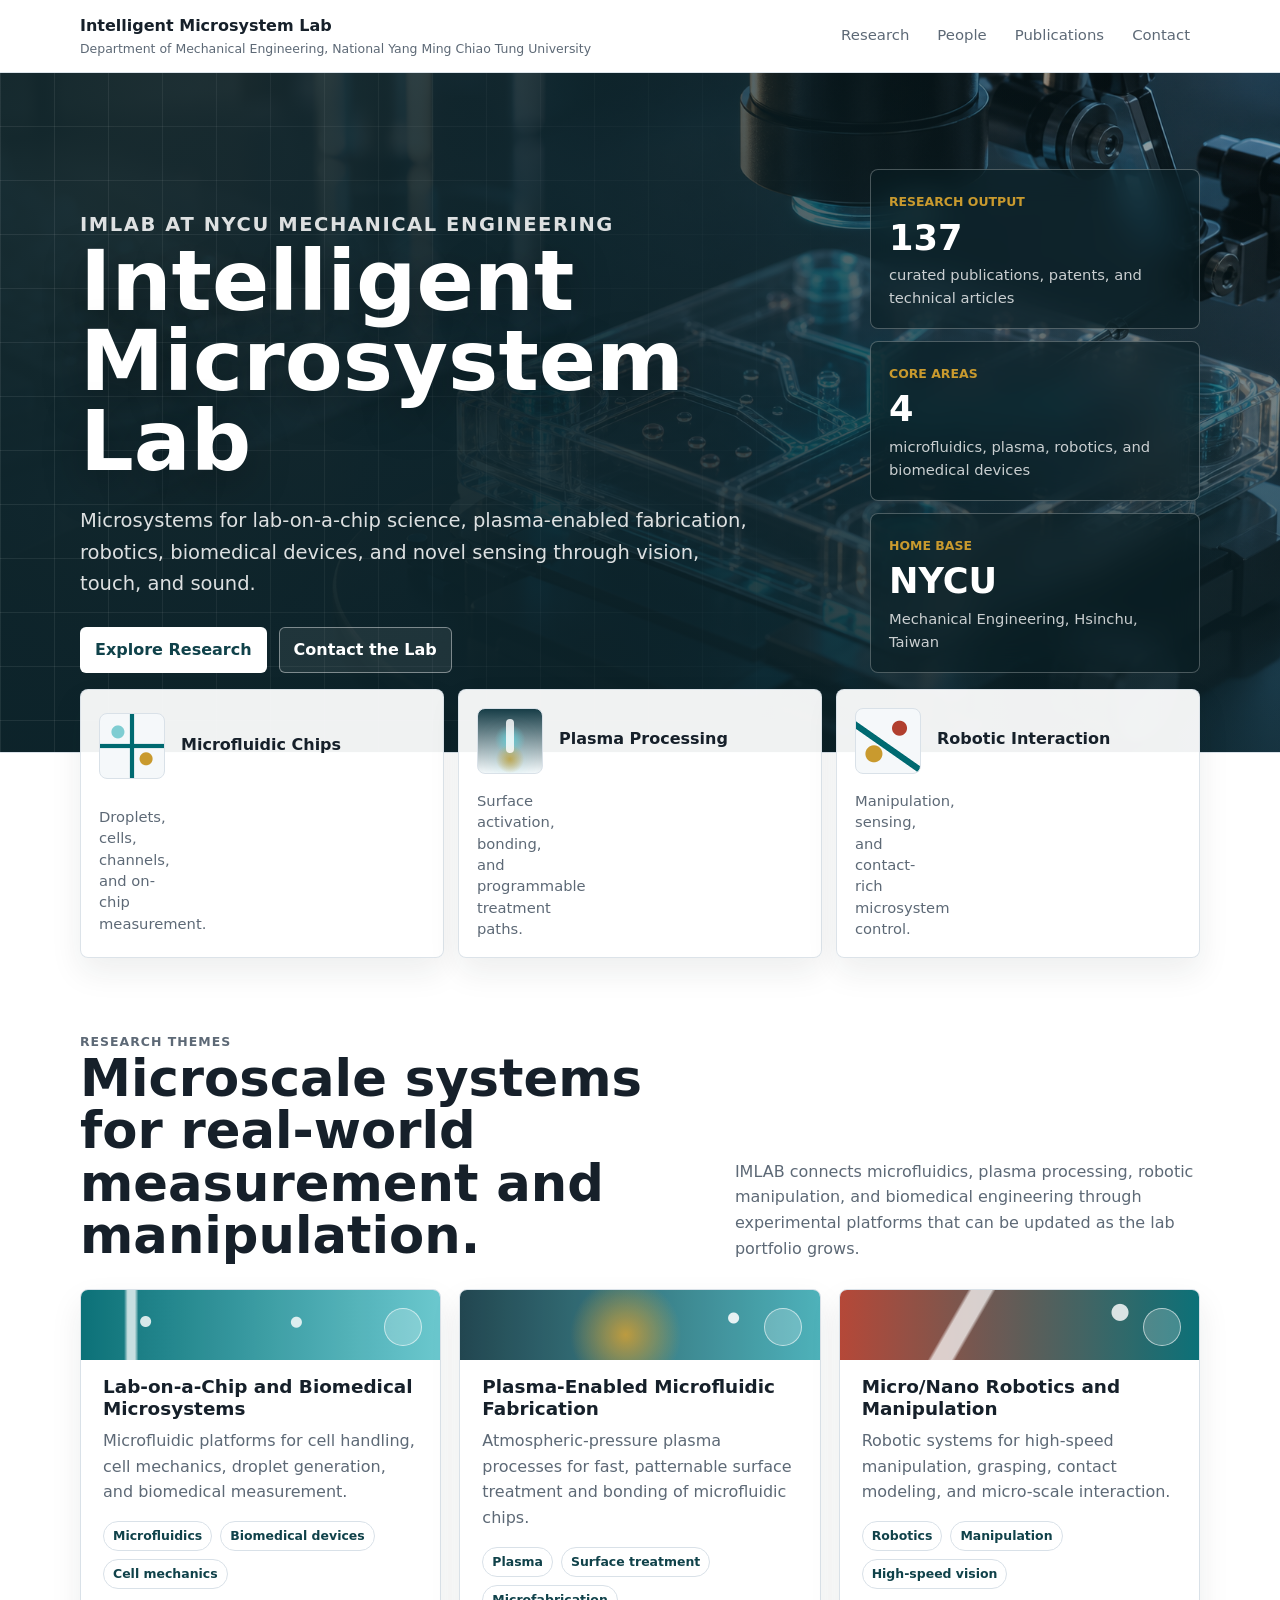
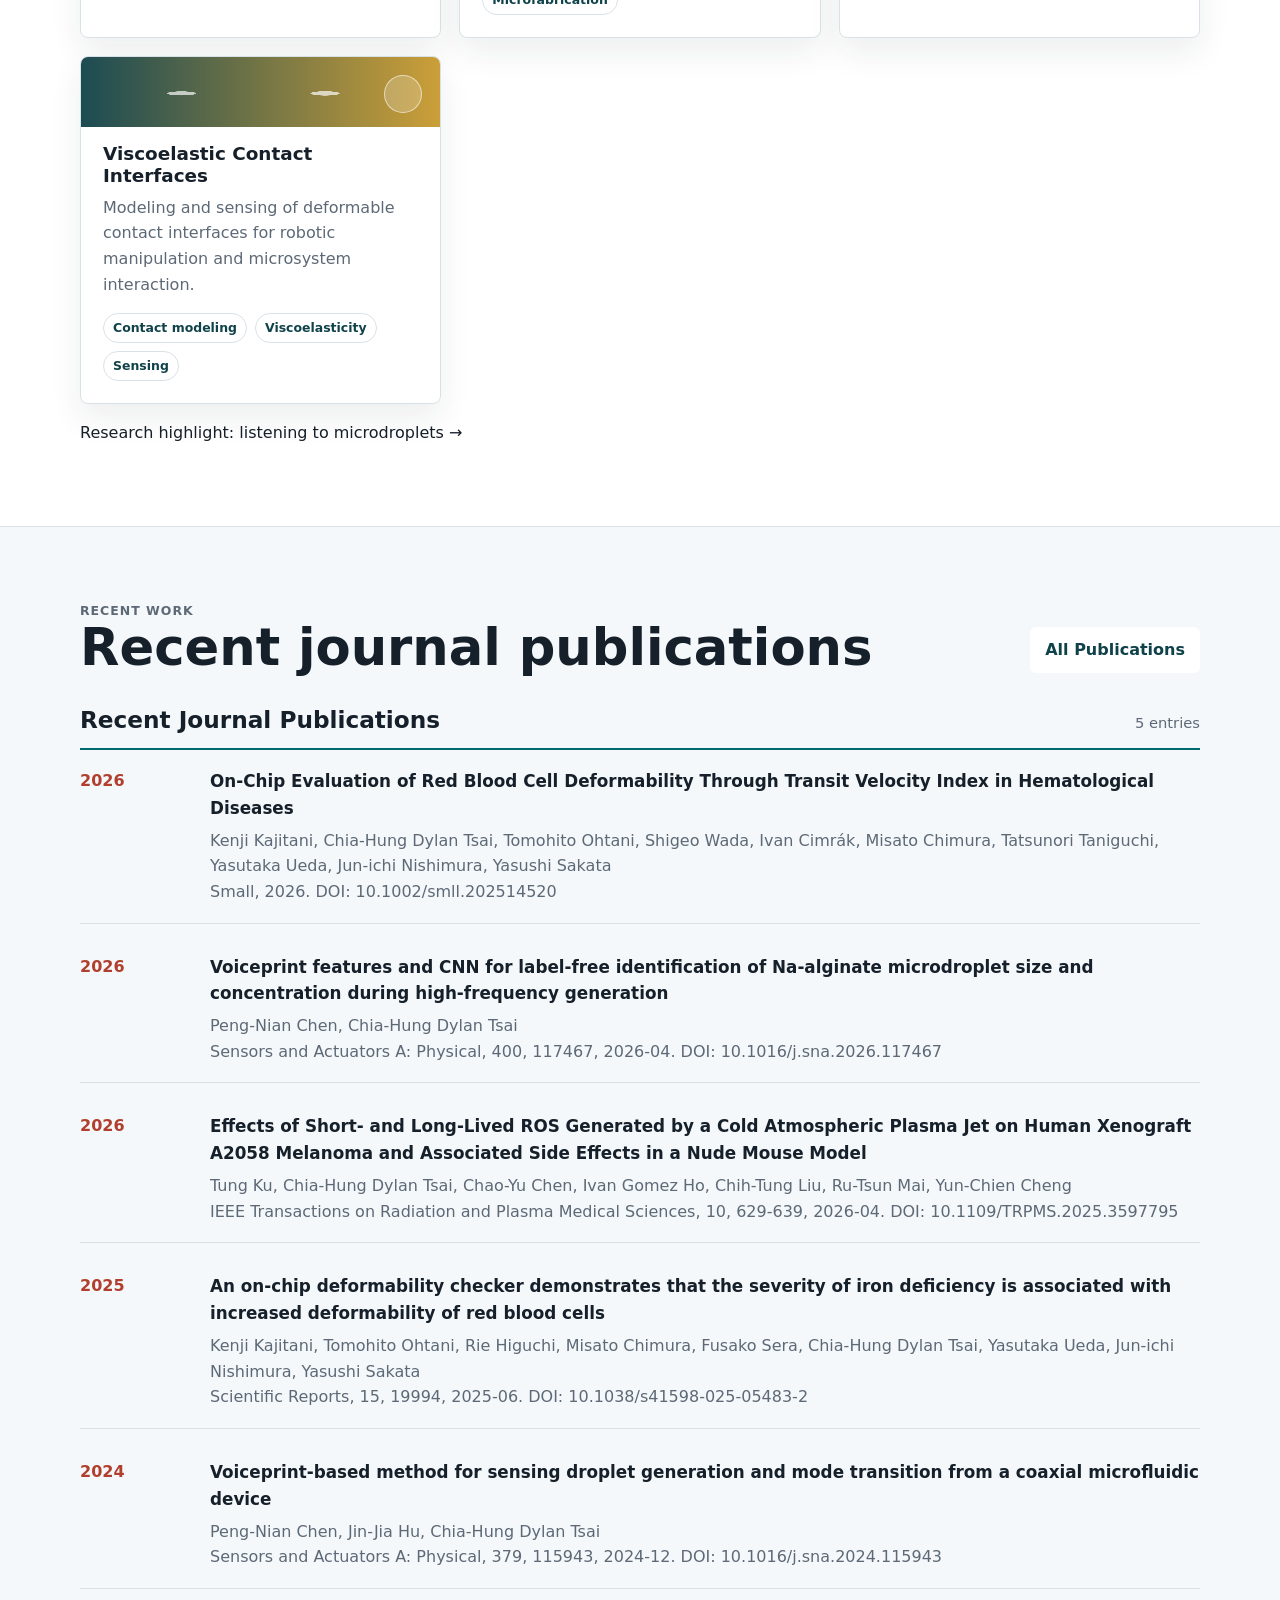
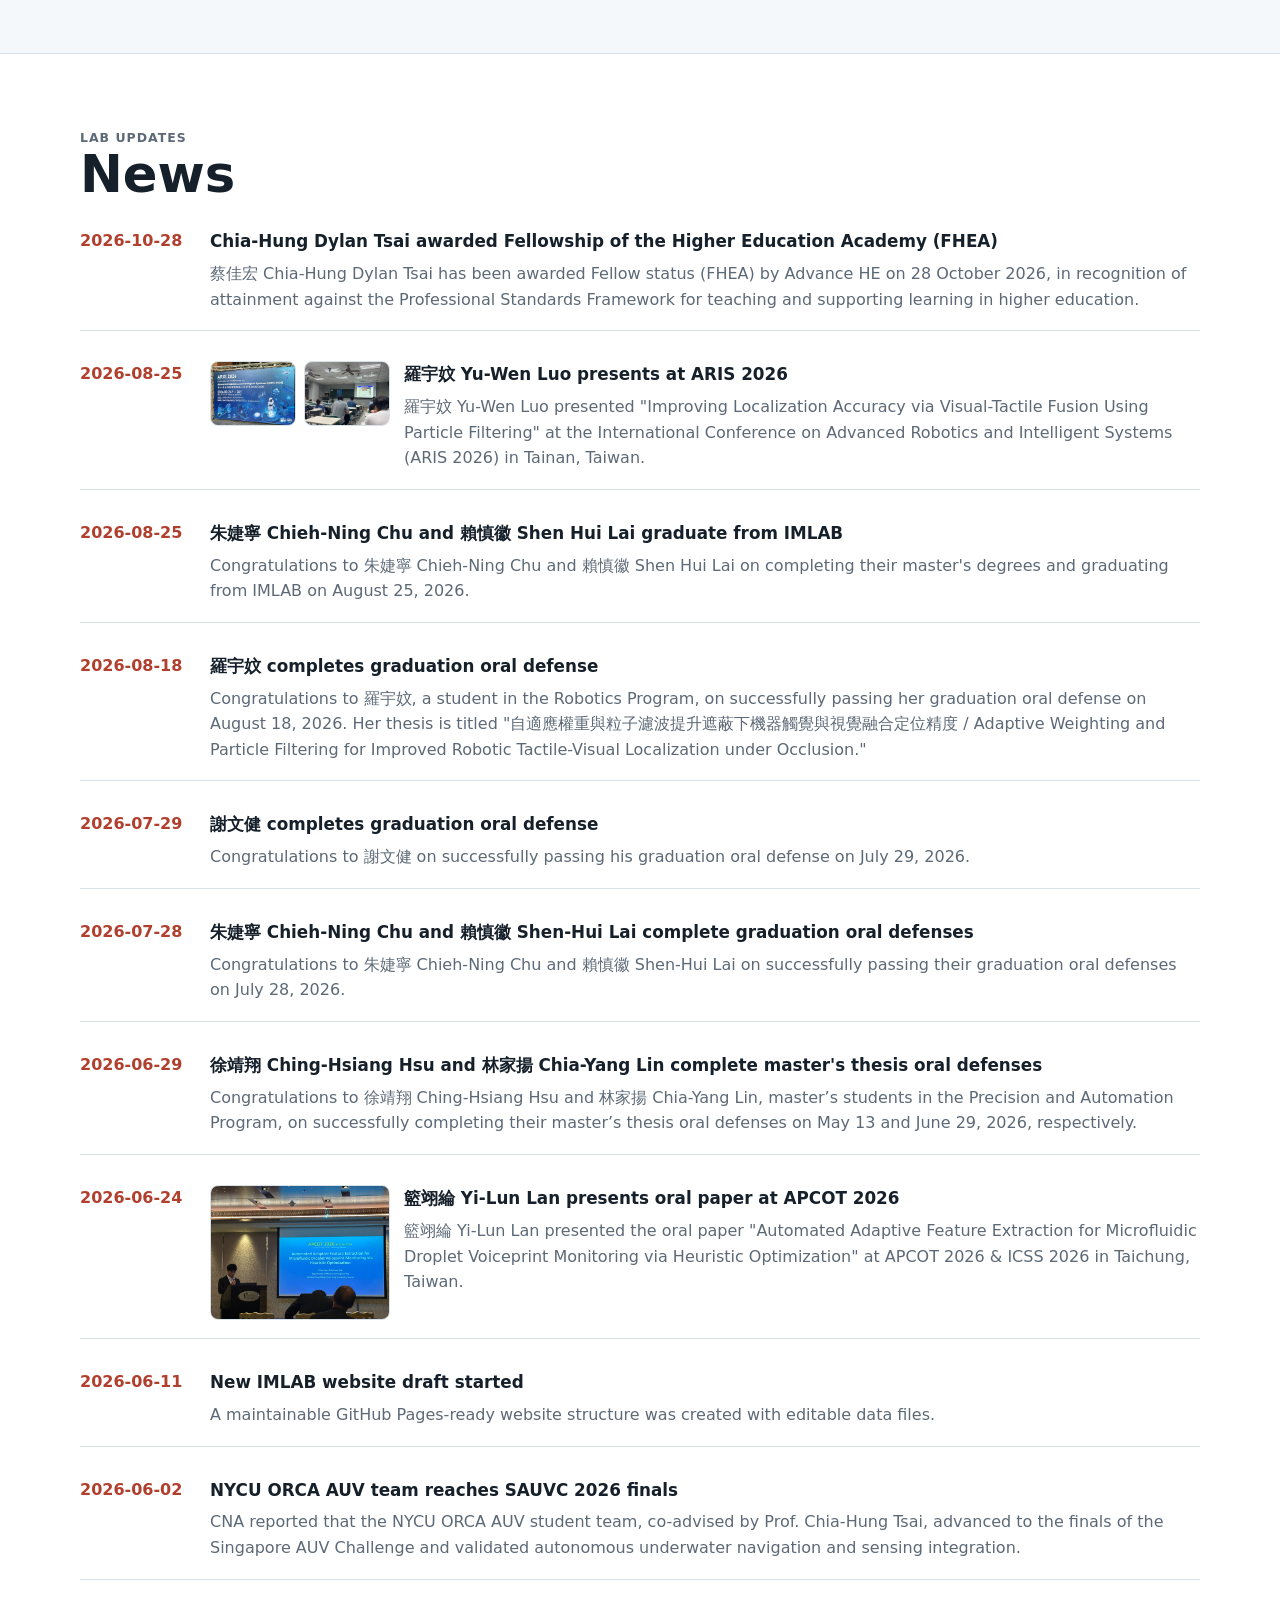
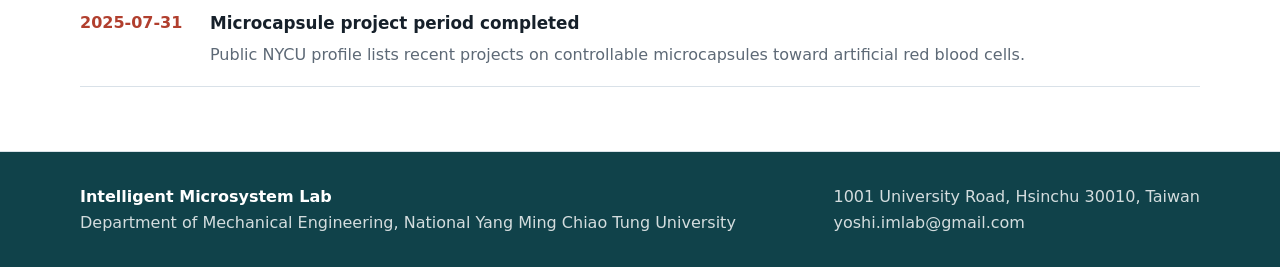
==== commit f2573d9e: "Publish FHEA news and PI profile" ====
--- a/index.html
+++ b/index.html
@@ -2,4 +2,4 @@
 IMLAB connects microfluidics, plasma processing, robotic manipulation, and
         biomedical engineering through experimental platforms that can be updated as
         the lab portfolio grows.
-</p> </div> <div class="grid"> <article class="card project-card project-card-1"> <div class="project-mark" aria-hidden="true"></div> <h3>Lab-on-a-Chip and Biomedical Microsystems</h3> <p>Microfluidic platforms for cell handling, cell mechanics, droplet generation, and biomedical measurement.</p> <div class="tags"> <span class="tag">Microfluidics</span><span class="tag">Biomedical devices</span><span class="tag">Cell mechanics</span> </div> </article><article class="card project-card project-card-2"> <div class="project-mark" aria-hidden="true"></div> <h3>Plasma-Enabled Microfluidic Fabrication</h3> <p>Atmospheric-pressure plasma processes for fast, patternable surface treatment and bonding of microfluidic chips.</p> <div class="tags"> <span class="tag">Plasma</span><span class="tag">Surface treatment</span><span class="tag">Microfabrication</span> </div> </article><article class="card project-card project-card-3"> <div class="project-mark" aria-hidden="true"></div> <h3>Micro/Nano Robotics and Manipulation</h3> <p>Robotic systems for high-speed manipulation, grasping, contact modeling, and micro-scale interaction.</p> <div class="tags"> <span class="tag">Robotics</span><span class="tag">Manipulation</span><span class="tag">High-speed vision</span> </div> </article><article class="card project-card project-card-4"> <div class="project-mark" aria-hidden="true"></div> <h3>Viscoelastic Contact Interfaces</h3> <p>Modeling and sensing of deformable contact interfaces for robotic manipulation and microsystem interaction.</p> <div class="tags"> <span class="tag">Contact modeling</span><span class="tag">Viscoelasticity</span><span class="tag">Sensing</span> </div> </article> </div> <p><a href="/research/#microdroplet-acoustic-sensing">Research highlight: listening to microdroplets →</a></p> </section> <section class="band"> <div class="section"> <div class="section-header"> <div> <p class="section-kicker">Recent Work</p> <h2>Recent journal publications</h2> </div> <a class="button primary" href="/publications/">All Publications</a> </div> <div class="publication-groups">  <section class="publication-section active" id="panel-recent-journal-publications"> <div class="publication-section-header"> <h2>Recent Journal Publications</h2> <span>5 entries</span> </div> <div class="pub-list"> <article class="pub-item"> <div class="year">2026</div> <div> <h3> <a href="https://doi.org/10.1002/smll.202514520">On-Chip Evaluation of Red Blood Cell Deformability Through Transit Velocity Index in Hematological Diseases</a> </h3> <p>Kenji Kajitani, Chia-Hung Dylan Tsai, Tomohito Ohtani, Shigeo Wada, Ivan Cimrák, Misato Chimura, Tatsunori Taniguchi, Yasutaka Ueda, Jun-ichi Nishimura, Yasushi Sakata</p> <p>Small, 2026. DOI: 10.1002/smll.202514520</p> </div> </article><article class="pub-item"> <div class="year">2026</div> <div> <h3> <a href="https://doi.org/10.1016/j.sna.2026.117467">Voiceprint features and CNN for label-free identification of Na-alginate microdroplet size and concentration during high-frequency generation</a> </h3> <p>Peng-Nian Chen, Chia-Hung Dylan Tsai</p> <p>Sensors and Actuators A: Physical, 400, 117467, 2026-04. DOI: 10.1016/j.sna.2026.117467</p> </div> </article><article class="pub-item"> <div class="year">2026</div> <div> <h3> <a href="https://doi.org/10.1109/TRPMS.2025.3597795">Effects of Short- and Long-Lived ROS Generated by a Cold Atmospheric Plasma Jet on Human Xenograft A2058 Melanoma and Associated Side Effects in a Nude Mouse Model</a> </h3> <p>Tung Ku, Chia-Hung Dylan Tsai, Chao-Yu Chen, Ivan Gomez Ho, Chih-Tung Liu, Ru-Tsun Mai, Yun-Chien Cheng</p> <p>IEEE Transactions on Radiation and Plasma Medical Sciences, 10, 629-639, 2026-04. DOI: 10.1109/TRPMS.2025.3597795</p> </div> </article><article class="pub-item"> <div class="year">2025</div> <div> <h3> <a href="https://doi.org/10.1038/s41598-025-05483-2">An on-chip deformability checker demonstrates that the severity of iron deficiency is associated with increased deformability of red blood cells</a> </h3> <p>Kenji Kajitani, Tomohito Ohtani, Rie Higuchi, Misato Chimura, Fusako Sera, Chia-Hung Dylan Tsai, Yasutaka Ueda, Jun-ichi Nishimura, Yasushi Sakata</p> <p>Scientific Reports, 15, 19994, 2025-06. DOI: 10.1038/s41598-025-05483-2</p> </div> </article><article class="pub-item"> <div class="year">2024</div> <div> <h3> <a href="https://doi.org/10.1016/j.sna.2024.115943">Voiceprint-based method for sensing droplet generation and mode transition from a coaxial microfluidic device</a> </h3> <p>Peng-Nian Chen, Jin-Jia Hu, Chia-Hung Dylan Tsai</p> <p>Sensors and Actuators A: Physical, 379, 115943, 2024-12. DOI: 10.1016/j.sna.2024.115943</p> </div> </article> </div> </section> </div>  </div> </section> <section class="section"> <div class="section-header"> <div> <p class="section-kicker">Lab Updates</p> <h2>News</h2> </div> </div> <div class="news-list"> <article class="news-item"> <div class="date">2026-08-25</div> <div class="news-content has-image"> <div class="news-gallery multiple"> <img class="news-image" src="/images/news/aris-2026-yu-wen-luo-conference-sign.jpg" alt="ARIS 2026 conference sign at National Cheng Kung University"><img class="news-image" src="/images/news/aris-2026-yu-wen-luo-presentation.jpg" alt="羅宇妏 Yu-Wen Luo presenting at ARIS 2026"> </div> <div> <h3> <a href="https://aris2026.ncku.edu.tw/" target="_blank" rel="noreferrer">羅宇妏 Yu-Wen Luo presents at ARIS 2026</a> </h3> <p>羅宇妏 Yu-Wen Luo presented &quot;Improving Localization Accuracy via Visual-Tactile Fusion Using Particle Filtering&quot; at the International Conference on Advanced Robotics and Intelligent Systems (ARIS 2026) in Tainan, Taiwan.</p> </div> </div> </article><article class="news-item"> <div class="date">2026-08-25</div> <div class="news-content ">  <div> <h3> 朱婕寧 Chieh-Ning Chu and 賴慎徽 Shen Hui Lai graduate from IMLAB </h3> <p>Congratulations to 朱婕寧 Chieh-Ning Chu and 賴慎徽 Shen Hui Lai on completing their master&#39;s degrees and graduating from IMLAB on August 25, 2026.</p> </div> </div> </article><article class="news-item"> <div class="date">2026-08-18</div> <div class="news-content ">  <div> <h3> 羅宇妏 completes graduation oral defense </h3> <p>Congratulations to 羅宇妏, a student in the Robotics Program, on successfully passing her graduation oral defense on August 18, 2026. Her thesis is titled &quot;自適應權重與粒子濾波提升遮蔽下機器觸覺與視覺融合定位精度 / Adaptive Weighting and Particle Filtering for Improved Robotic Tactile-Visual Localization under Occlusion.&quot;</p> </div> </div> </article><article class="news-item"> <div class="date">2026-07-29</div> <div class="news-content ">  <div> <h3> 謝文健 completes graduation oral defense </h3> <p>Congratulations to 謝文健 on successfully passing his graduation oral defense on July 29, 2026.</p> </div> </div> </article><article class="news-item"> <div class="date">2026-07-28</div> <div class="news-content ">  <div> <h3> 朱婕寧 Chieh-Ning Chu and 賴慎徽 Shen-Hui Lai complete graduation oral defenses </h3> <p>Congratulations to 朱婕寧 Chieh-Ning Chu and 賴慎徽 Shen-Hui Lai on successfully passing their graduation oral defenses on July 28, 2026.</p> </div> </div> </article><article class="news-item"> <div class="date">2026-06-29</div> <div class="news-content ">  <div> <h3> 徐靖翔 Ching-Hsiang Hsu and 林家揚 Chia-Yang Lin complete master&#39;s thesis oral defenses </h3> <p>Congratulations to 徐靖翔 Ching-Hsiang Hsu and 林家揚 Chia-Yang Lin, master’s students in the Precision and Automation Program, on successfully completing their master’s thesis oral defenses on May 13 and June 29, 2026, respectively.</p> </div> </div> </article><article class="news-item"> <div class="date">2026-06-24</div> <div class="news-content has-image"> <div class="news-gallery "> <img class="news-image" src="/images/news/apcot-2026-yi-lun-lan-oral-presentation.jpg" alt="籃翊綸 Yi-Lun Lan presenting an oral paper at APCOT 2026 &amp; ICSS 2026"> </div> <div> <h3> 籃翊綸 Yi-Lun Lan presents oral paper at APCOT 2026 </h3> <p>籃翊綸 Yi-Lun Lan presented the oral paper &quot;Automated Adaptive Feature Extraction for Microfluidic Droplet Voiceprint Monitoring via Heuristic Optimization&quot; at APCOT 2026 &amp; ICSS 2026 in Taichung, Taiwan.</p> </div> </div> </article><article class="news-item"> <div class="date">2026-06-11</div> <div class="news-content ">  <div> <h3> New IMLAB website draft started </h3> <p>A maintainable GitHub Pages-ready website structure was created with editable data files.</p> </div> </div> </article><article class="news-item"> <div class="date">2026-06-02</div> <div class="news-content ">  <div> <h3> <a href="https://www.cna.com.tw/news/ahel/202606020072.aspx" target="_blank" rel="noreferrer">NYCU ORCA AUV team reaches SAUVC 2026 finals</a> </h3> <p>CNA reported that the NYCU ORCA AUV student team, co-advised by Prof. Chia-Hung Tsai, advanced to the finals of the Singapore AUV Challenge and validated autonomous underwater navigation and sensing integration.</p> </div> </div> </article><article class="news-item"> <div class="date">2025-07-31</div> <div class="news-content ">  <div> <h3> Microcapsule project period completed </h3> <p>Public NYCU profile lists recent projects on controllable microcapsules toward artificial red blood cells.</p> </div> </div> </article> </div> </section>  </main> <footer class="footer"> <div class="footer-inner"> <div> <strong>Intelligent Microsystem Lab</strong> <div>Department of Mechanical Engineering, National Yang Ming Chiao Tung University</div> </div> <div> 1001 University Road, Hsinchu 30010, Taiwan<br> <a href="mailto:yoshi.imlab@gmail.com">yoshi.imlab@gmail.com</a> </div> </div> </footer> </div> <script data-goatcounter="https://imlab-nycu.goatcounter.com/count" async src="https://gc.zgo.at/count.js"></script> </body> </html>+</p> </div> <div class="grid"> <article class="card project-card project-card-1"> <div class="project-mark" aria-hidden="true"></div> <h3>Lab-on-a-Chip and Biomedical Microsystems</h3> <p>Microfluidic platforms for cell handling, cell mechanics, droplet generation, and biomedical measurement.</p> <div class="tags"> <span class="tag">Microfluidics</span><span class="tag">Biomedical devices</span><span class="tag">Cell mechanics</span> </div> </article><article class="card project-card project-card-2"> <div class="project-mark" aria-hidden="true"></div> <h3>Plasma-Enabled Microfluidic Fabrication</h3> <p>Atmospheric-pressure plasma processes for fast, patternable surface treatment and bonding of microfluidic chips.</p> <div class="tags"> <span class="tag">Plasma</span><span class="tag">Surface treatment</span><span class="tag">Microfabrication</span> </div> </article><article class="card project-card project-card-3"> <div class="project-mark" aria-hidden="true"></div> <h3>Micro/Nano Robotics and Manipulation</h3> <p>Robotic systems for high-speed manipulation, grasping, contact modeling, and micro-scale interaction.</p> <div class="tags"> <span class="tag">Robotics</span><span class="tag">Manipulation</span><span class="tag">High-speed vision</span> </div> </article><article class="card project-card project-card-4"> <div class="project-mark" aria-hidden="true"></div> <h3>Viscoelastic Contact Interfaces</h3> <p>Modeling and sensing of deformable contact interfaces for robotic manipulation and microsystem interaction.</p> <div class="tags"> <span class="tag">Contact modeling</span><span class="tag">Viscoelasticity</span><span class="tag">Sensing</span> </div> </article> </div> <p><a href="/research/#microdroplet-acoustic-sensing">Research highlight: listening to microdroplets →</a></p> </section> <section class="band"> <div class="section"> <div class="section-header"> <div> <p class="section-kicker">Recent Work</p> <h2>Recent journal publications</h2> </div> <a class="button primary" href="/publications/">All Publications</a> </div> <div class="publication-groups">  <section class="publication-section active" id="panel-recent-journal-publications"> <div class="publication-section-header"> <h2>Recent Journal Publications</h2> <span>5 entries</span> </div> <div class="pub-list"> <article class="pub-item"> <div class="year">2026</div> <div> <h3> <a href="https://doi.org/10.1002/smll.202514520">On-Chip Evaluation of Red Blood Cell Deformability Through Transit Velocity Index in Hematological Diseases</a> </h3> <p>Kenji Kajitani, Chia-Hung Dylan Tsai, Tomohito Ohtani, Shigeo Wada, Ivan Cimrák, Misato Chimura, Tatsunori Taniguchi, Yasutaka Ueda, Jun-ichi Nishimura, Yasushi Sakata</p> <p>Small, 2026. DOI: 10.1002/smll.202514520</p> </div> </article><article class="pub-item"> <div class="year">2026</div> <div> <h3> <a href="https://doi.org/10.1016/j.sna.2026.117467">Voiceprint features and CNN for label-free identification of Na-alginate microdroplet size and concentration during high-frequency generation</a> </h3> <p>Peng-Nian Chen, Chia-Hung Dylan Tsai</p> <p>Sensors and Actuators A: Physical, 400, 117467, 2026-04. DOI: 10.1016/j.sna.2026.117467</p> </div> </article><article class="pub-item"> <div class="year">2026</div> <div> <h3> <a href="https://doi.org/10.1109/TRPMS.2025.3597795">Effects of Short- and Long-Lived ROS Generated by a Cold Atmospheric Plasma Jet on Human Xenograft A2058 Melanoma and Associated Side Effects in a Nude Mouse Model</a> </h3> <p>Tung Ku, Chia-Hung Dylan Tsai, Chao-Yu Chen, Ivan Gomez Ho, Chih-Tung Liu, Ru-Tsun Mai, Yun-Chien Cheng</p> <p>IEEE Transactions on Radiation and Plasma Medical Sciences, 10, 629-639, 2026-04. DOI: 10.1109/TRPMS.2025.3597795</p> </div> </article><article class="pub-item"> <div class="year">2025</div> <div> <h3> <a href="https://doi.org/10.1038/s41598-025-05483-2">An on-chip deformability checker demonstrates that the severity of iron deficiency is associated with increased deformability of red blood cells</a> </h3> <p>Kenji Kajitani, Tomohito Ohtani, Rie Higuchi, Misato Chimura, Fusako Sera, Chia-Hung Dylan Tsai, Yasutaka Ueda, Jun-ichi Nishimura, Yasushi Sakata</p> <p>Scientific Reports, 15, 19994, 2025-06. DOI: 10.1038/s41598-025-05483-2</p> </div> </article><article class="pub-item"> <div class="year">2024</div> <div> <h3> <a href="https://doi.org/10.1016/j.sna.2024.115943">Voiceprint-based method for sensing droplet generation and mode transition from a coaxial microfluidic device</a> </h3> <p>Peng-Nian Chen, Jin-Jia Hu, Chia-Hung Dylan Tsai</p> <p>Sensors and Actuators A: Physical, 379, 115943, 2024-12. DOI: 10.1016/j.sna.2024.115943</p> </div> </article> </div> </section> </div>  </div> </section> <section class="section"> <div class="section-header"> <div> <p class="section-kicker">Lab Updates</p> <h2>News</h2> </div> </div> <div class="news-list"> <article class="news-item"> <div class="date">2026-10-28</div> <div class="news-content ">  <div> <h3> Chia-Hung Dylan Tsai awarded Fellowship of the Higher Education Academy (FHEA) </h3> <p>蔡佳宏 Chia-Hung Dylan Tsai has been awarded Fellow status (FHEA) by Advance HE on 28 October 2026, in recognition of attainment against the Professional Standards Framework for teaching and supporting learning in higher education.</p> </div> </div> </article><article class="news-item"> <div class="date">2026-08-25</div> <div class="news-content has-image"> <div class="news-gallery multiple"> <img class="news-image" src="/images/news/aris-2026-yu-wen-luo-conference-sign.jpg" alt="ARIS 2026 conference sign at National Cheng Kung University"><img class="news-image" src="/images/news/aris-2026-yu-wen-luo-presentation.jpg" alt="羅宇妏 Yu-Wen Luo presenting at ARIS 2026"> </div> <div> <h3> <a href="https://aris2026.ncku.edu.tw/" target="_blank" rel="noreferrer">羅宇妏 Yu-Wen Luo presents at ARIS 2026</a> </h3> <p>羅宇妏 Yu-Wen Luo presented &quot;Improving Localization Accuracy via Visual-Tactile Fusion Using Particle Filtering&quot; at the International Conference on Advanced Robotics and Intelligent Systems (ARIS 2026) in Tainan, Taiwan.</p> </div> </div> </article><article class="news-item"> <div class="date">2026-08-25</div> <div class="news-content ">  <div> <h3> 朱婕寧 Chieh-Ning Chu and 賴慎徽 Shen Hui Lai graduate from IMLAB </h3> <p>Congratulations to 朱婕寧 Chieh-Ning Chu and 賴慎徽 Shen Hui Lai on completing their master&#39;s degrees and graduating from IMLAB on August 25, 2026.</p> </div> </div> </article><article class="news-item"> <div class="date">2026-08-18</div> <div class="news-content ">  <div> <h3> 羅宇妏 completes graduation oral defense </h3> <p>Congratulations to 羅宇妏, a student in the Robotics Program, on successfully passing her graduation oral defense on August 18, 2026. Her thesis is titled &quot;自適應權重與粒子濾波提升遮蔽下機器觸覺與視覺融合定位精度 / Adaptive Weighting and Particle Filtering for Improved Robotic Tactile-Visual Localization under Occlusion.&quot;</p> </div> </div> </article><article class="news-item"> <div class="date">2026-07-29</div> <div class="news-content ">  <div> <h3> 謝文健 completes graduation oral defense </h3> <p>Congratulations to 謝文健 on successfully passing his graduation oral defense on July 29, 2026.</p> </div> </div> </article><article class="news-item"> <div class="date">2026-07-28</div> <div class="news-content ">  <div> <h3> 朱婕寧 Chieh-Ning Chu and 賴慎徽 Shen-Hui Lai complete graduation oral defenses </h3> <p>Congratulations to 朱婕寧 Chieh-Ning Chu and 賴慎徽 Shen-Hui Lai on successfully passing their graduation oral defenses on July 28, 2026.</p> </div> </div> </article><article class="news-item"> <div class="date">2026-06-29</div> <div class="news-content ">  <div> <h3> 徐靖翔 Ching-Hsiang Hsu and 林家揚 Chia-Yang Lin complete master&#39;s thesis oral defenses </h3> <p>Congratulations to 徐靖翔 Ching-Hsiang Hsu and 林家揚 Chia-Yang Lin, master’s students in the Precision and Automation Program, on successfully completing their master’s thesis oral defenses on May 13 and June 29, 2026, respectively.</p> </div> </div> </article><article class="news-item"> <div class="date">2026-06-24</div> <div class="news-content has-image"> <div class="news-gallery "> <img class="news-image" src="/images/news/apcot-2026-yi-lun-lan-oral-presentation.jpg" alt="籃翊綸 Yi-Lun Lan presenting an oral paper at APCOT 2026 &amp; ICSS 2026"> </div> <div> <h3> 籃翊綸 Yi-Lun Lan presents oral paper at APCOT 2026 </h3> <p>籃翊綸 Yi-Lun Lan presented the oral paper &quot;Automated Adaptive Feature Extraction for Microfluidic Droplet Voiceprint Monitoring via Heuristic Optimization&quot; at APCOT 2026 &amp; ICSS 2026 in Taichung, Taiwan.</p> </div> </div> </article><article class="news-item"> <div class="date">2026-06-11</div> <div class="news-content ">  <div> <h3> New IMLAB website draft started </h3> <p>A maintainable GitHub Pages-ready website structure was created with editable data files.</p> </div> </div> </article><article class="news-item"> <div class="date">2026-06-02</div> <div class="news-content ">  <div> <h3> <a href="https://www.cna.com.tw/news/ahel/202606020072.aspx" target="_blank" rel="noreferrer">NYCU ORCA AUV team reaches SAUVC 2026 finals</a> </h3> <p>CNA reported that the NYCU ORCA AUV student team, co-advised by Prof. Chia-Hung Tsai, advanced to the finals of the Singapore AUV Challenge and validated autonomous underwater navigation and sensing integration.</p> </div> </div> </article><article class="news-item"> <div class="date">2025-07-31</div> <div class="news-content ">  <div> <h3> Microcapsule project period completed </h3> <p>Public NYCU profile lists recent projects on controllable microcapsules toward artificial red blood cells.</p> </div> </div> </article> </div> </section>  </main> <footer class="footer"> <div class="footer-inner"> <div> <strong>Intelligent Microsystem Lab</strong> <div>Department of Mechanical Engineering, National Yang Ming Chiao Tung University</div> </div> <div> 1001 University Road, Hsinchu 30010, Taiwan<br> <a href="mailto:yoshi.imlab@gmail.com">yoshi.imlab@gmail.com</a> </div> </div> </footer> </div> <script data-goatcounter="https://imlab-nycu.goatcounter.com/count" async src="https://gc.zgo.at/count.js"></script> </body> </html>
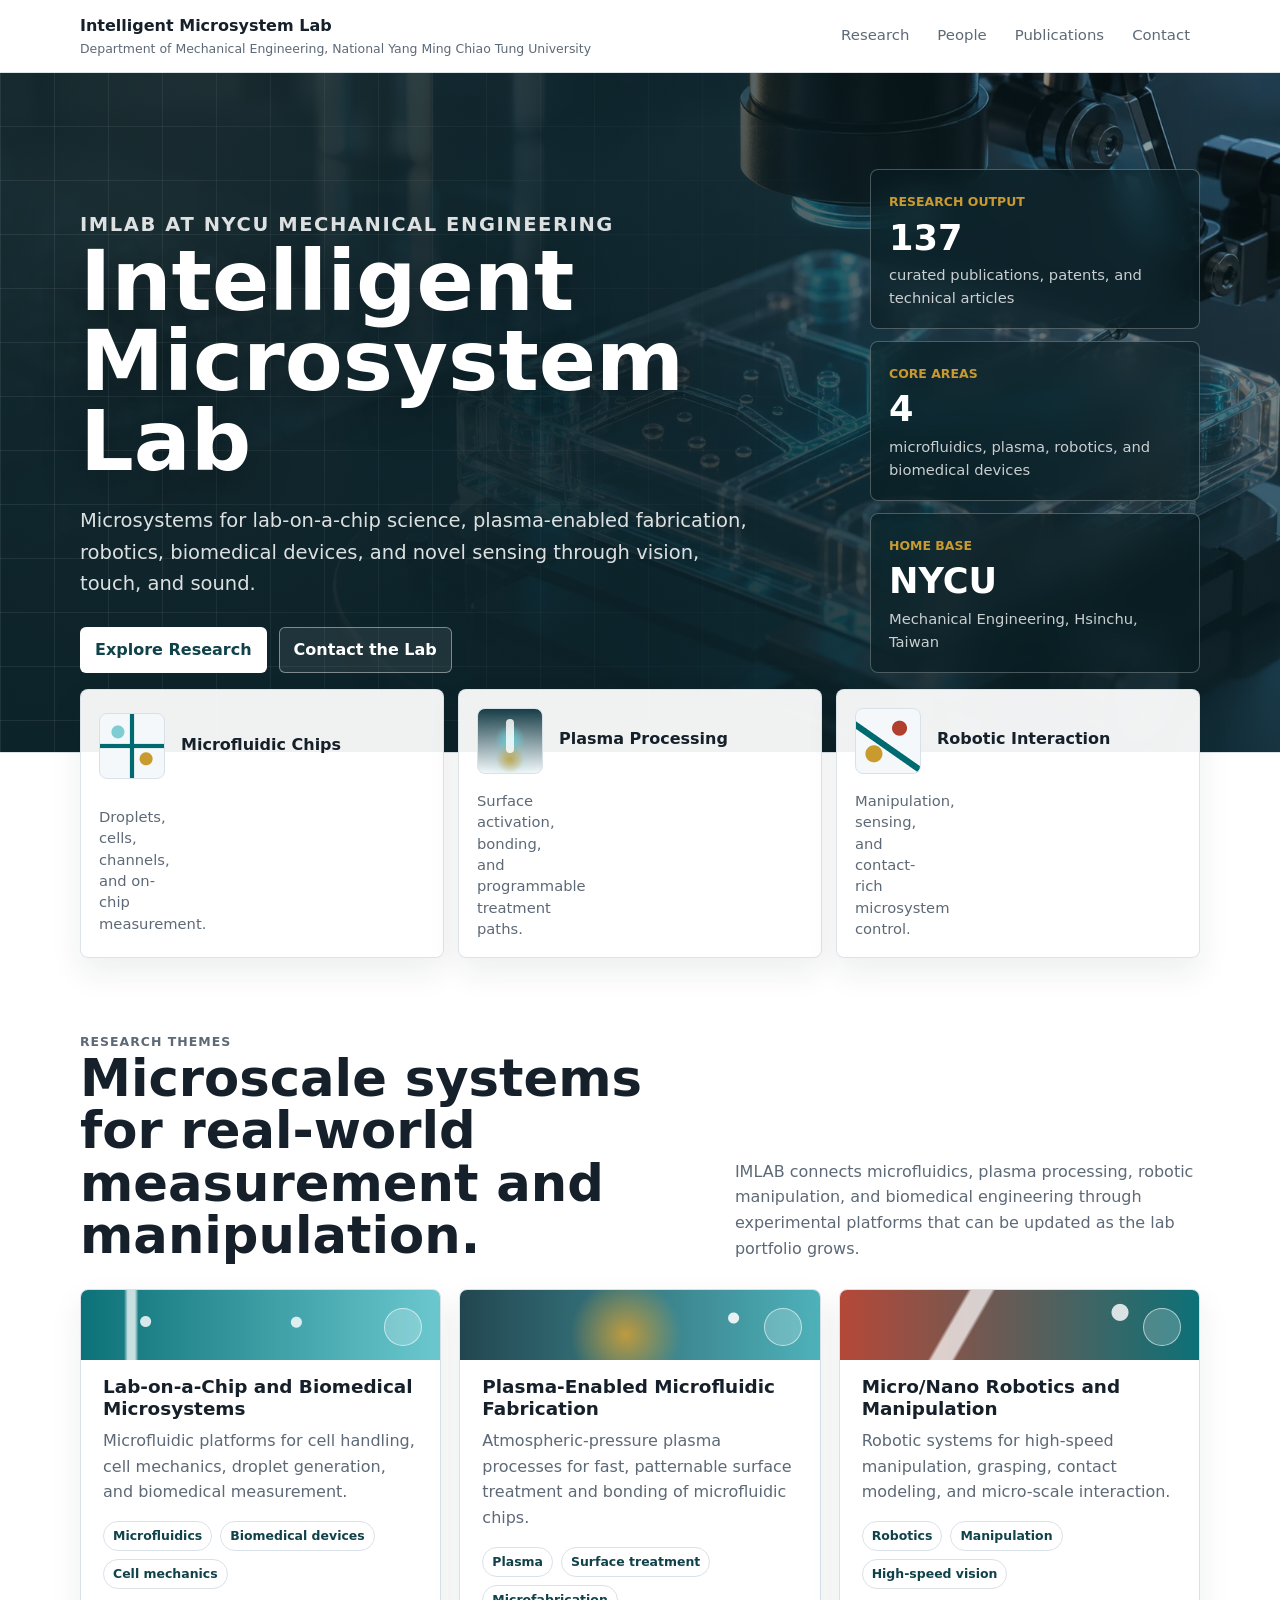
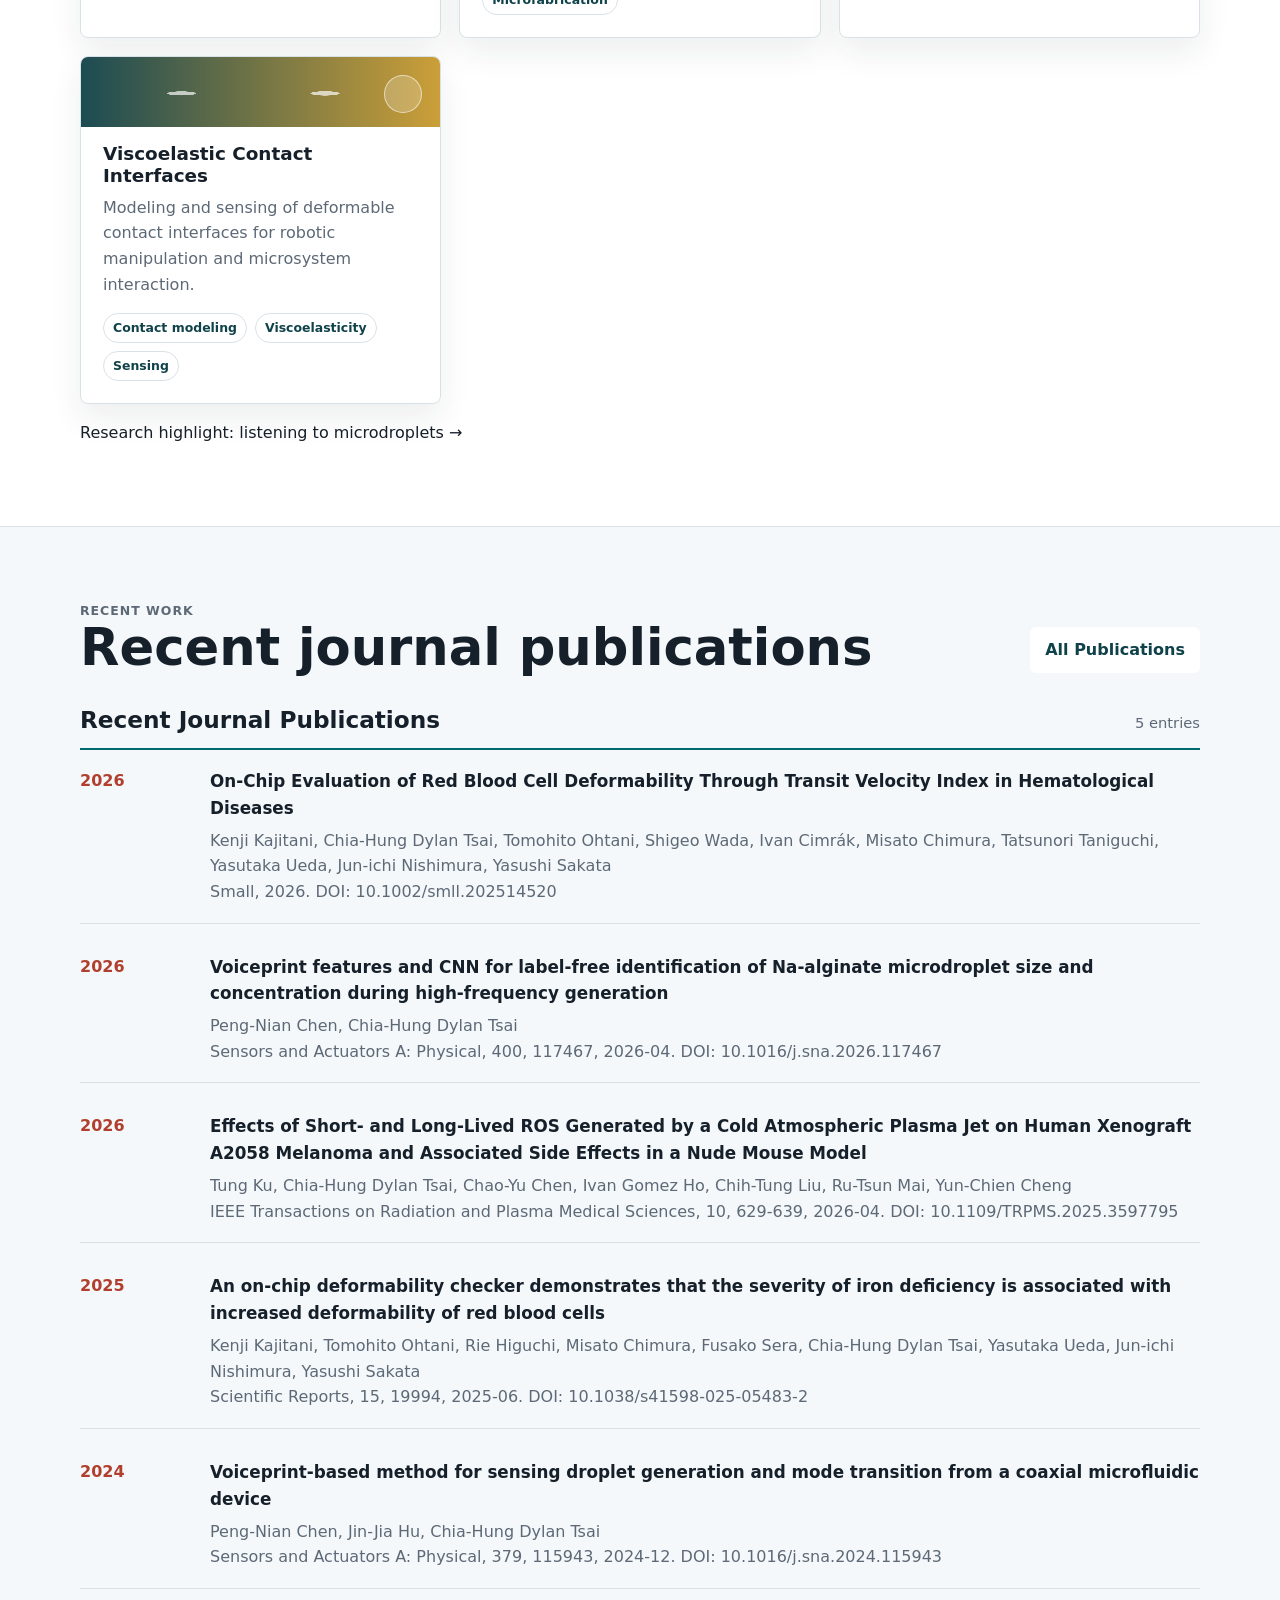
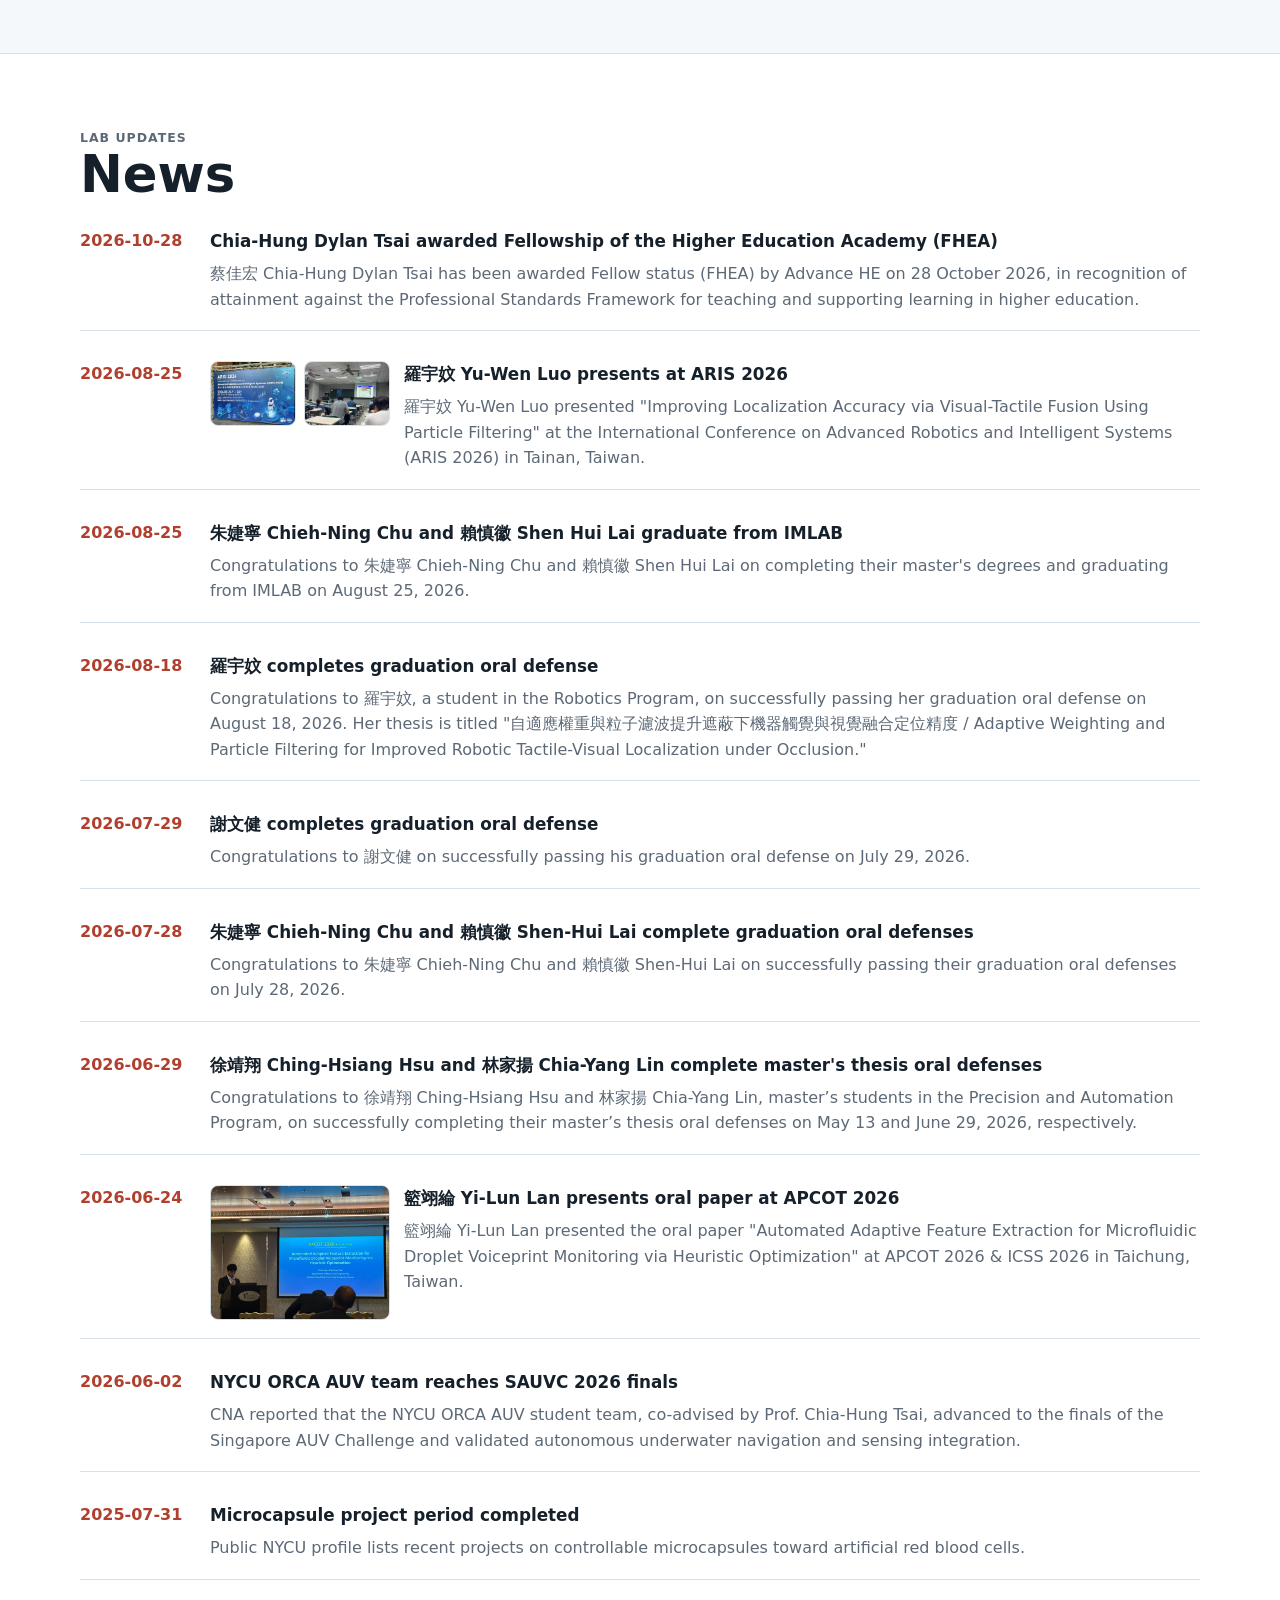
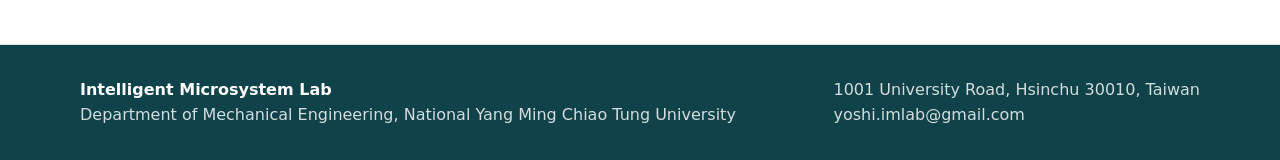
==== commit e0575a5e: "Publish approved usability and link maintenance" ====
--- a/index.html
+++ b/index.html
@@ -1,5 +1,5 @@
-<!DOCTYPE html><html lang="en"> <head><meta charset="UTF-8"><meta name="description" content="Explore IMLAB at NYCU: microfluidics, plasma-enabled fabrication, biomedical microsystems, and sensing for robotic interaction."><link rel="canonical" href="https://imlab-nycu.github.io/"><meta property="og:type" content="website"><meta property="og:site_name" content="Intelligent Microsystem Lab"><meta property="og:title" content="Intelligent Microsystem Lab"><meta property="og:description" content="Explore IMLAB at NYCU: microfluidics, plasma-enabled fabrication, biomedical microsystems, and sensing for robotic interaction."><meta property="og:url" content="https://imlab-nycu.github.io/"><meta name="viewport" content="width=device-width, initial-scale=1.0"><title>Intelligent Microsystem Lab</title><link rel="stylesheet" href="/assets/BaseLayout.BZ1jo9-p.css"></head> <body> <div class="site-shell"> <header class="topbar"> <nav class="nav" aria-label="Main navigation"> <a class="brand" href="/"> <strong>Intelligent Microsystem Lab</strong> <span>Department of Mechanical Engineering, National Yang Ming Chiao Tung University</span> </a> <div class="nav-links"> <a href="/research/"> Research </a><a href="/people/"> People </a><a href="/publications/"> Publications </a><a href="/contact/"> Contact </a> </div> </nav> </header> <main>  <section class="hero" style="--hero-image: url('/images/microsystem-hero.png')"> <div class="hero-inner"> <div> <p class="hero-kicker">IMLAB at NYCU Mechanical Engineering</p> <h1>Intelligent Microsystem Lab</h1> <p>Microsystems for lab-on-a-chip science, plasma-enabled fabrication, robotics, biomedical devices, and novel sensing through vision, touch, and sound.</p> <div class="hero-actions"> <a class="button primary" href="/research/">Explore Research</a> <a class="button secondary" href="/contact/">Contact the Lab</a> </div> </div> <aside class="hero-panel" aria-label="Lab snapshot"> <div> <span>Research Output</span> <strong>137</strong> <p>curated publications, patents, and technical articles</p> </div> <div> <span>Core Areas</span> <strong>4</strong> <p>microfluidics, plasma, robotics, and biomedical devices</p> </div> <div> <span>Home Base</span> <strong>NYCU</strong> <p>Mechanical Engineering, Hsinchu, Taiwan</p> </div> </aside> </div> </section> <section class="visual-strip" aria-label="Lab platform overview"> <div class="visual-strip-inner"> <article> <span class="visual-icon channels" aria-hidden="true"></span> <h2>Microfluidic Chips</h2> <p>Droplets, cells, channels, and on-chip measurement.</p> </article> <article> <span class="visual-icon plasma" aria-hidden="true"></span> <h2>Plasma Processing</h2> <p>Surface activation, bonding, and programmable treatment paths.</p> </article> <article> <span class="visual-icon robotics" aria-hidden="true"></span> <h2>Robotic Interaction</h2> <p>Manipulation, sensing, and contact-rich microsystem control.</p> </article> </div> </section> <section class="section"> <div class="section-header"> <div> <p class="section-kicker">Research Themes</p> <h2>Microscale systems for real-world measurement and manipulation.</h2> </div> <p>
+<!DOCTYPE html><html lang="en"> <head><meta charset="UTF-8"><meta name="description" content="Explore IMLAB at NYCU: microfluidics, plasma-enabled fabrication, biomedical microsystems, and sensing for robotic interaction."><link rel="canonical" href="https://imlab-nycu.github.io/"><meta property="og:type" content="website"><meta property="og:site_name" content="Intelligent Microsystem Lab"><meta property="og:title" content="Intelligent Microsystem Lab"><meta property="og:description" content="Explore IMLAB at NYCU: microfluidics, plasma-enabled fabrication, biomedical microsystems, and sensing for robotic interaction."><meta property="og:url" content="https://imlab-nycu.github.io/"><meta name="viewport" content="width=device-width, initial-scale=1.0"><title>Intelligent Microsystem Lab</title><link rel="stylesheet" href="/assets/BaseLayout.BZ1jo9-p.css"></head> <body> <div class="site-shell"> <header class="topbar"> <nav class="nav" aria-label="Main navigation"> <a class="brand" href="/"> <strong>Intelligent Microsystem Lab</strong> <span>Department of Mechanical Engineering, National Yang Ming Chiao Tung University</span> </a> <div class="nav-links"> <a href="/research/"> Research </a><a href="/people/"> People </a><a href="/publications/"> Publications </a><a href="/contact/"> Contact </a> </div> </nav> </header> <main>  <section class="hero" style="--hero-image: url('/images/microsystem-hero.webp')"> <div class="hero-inner"> <div> <p class="hero-kicker">IMLAB at NYCU Mechanical Engineering</p> <h1>Intelligent Microsystem Lab</h1> <p>Microsystems for lab-on-a-chip science, plasma-enabled fabrication, robotics, biomedical devices, and novel sensing through vision, touch, and sound.</p> <div class="hero-actions"> <a class="button primary" href="/research/">Explore Research</a> <a class="button secondary" href="/contact/">Contact the Lab</a> </div> </div> <aside class="hero-panel" aria-label="Lab snapshot"> <div> <span>Research Output</span> <strong>137</strong> <p>curated publications, patents, and technical articles</p> </div> <div> <span>Core Areas</span> <strong>4</strong> <p>microfluidics, plasma, robotics, and biomedical devices</p> </div> <div> <span>Home Base</span> <strong>NYCU</strong> <p>Mechanical Engineering, Hsinchu, Taiwan</p> </div> </aside> </div> </section> <section class="visual-strip" aria-label="Lab platform overview"> <div class="visual-strip-inner"> <article> <span class="visual-icon channels" aria-hidden="true"></span> <h2>Microfluidic Chips</h2> <p>Droplets, cells, channels, and on-chip measurement.</p> </article> <article> <span class="visual-icon plasma" aria-hidden="true"></span> <h2>Plasma Processing</h2> <p>Surface activation, bonding, and programmable treatment paths.</p> </article> <article> <span class="visual-icon robotics" aria-hidden="true"></span> <h2>Robotic Interaction</h2> <p>Manipulation, sensing, and contact-rich microsystem control.</p> </article> </div> </section> <section class="section"> <div class="section-header"> <div> <p class="section-kicker">Research Themes</p> <h2>Microscale systems for real-world measurement and manipulation.</h2> </div> <p>
 IMLAB connects microfluidics, plasma processing, robotic manipulation, and
         biomedical engineering through experimental platforms that can be updated as
         the lab portfolio grows.
-</p> </div> <div class="grid"> <article class="card project-card project-card-1"> <div class="project-mark" aria-hidden="true"></div> <h3>Lab-on-a-Chip and Biomedical Microsystems</h3> <p>Microfluidic platforms for cell handling, cell mechanics, droplet generation, and biomedical measurement.</p> <div class="tags"> <span class="tag">Microfluidics</span><span class="tag">Biomedical devices</span><span class="tag">Cell mechanics</span> </div> </article><article class="card project-card project-card-2"> <div class="project-mark" aria-hidden="true"></div> <h3>Plasma-Enabled Microfluidic Fabrication</h3> <p>Atmospheric-pressure plasma processes for fast, patternable surface treatment and bonding of microfluidic chips.</p> <div class="tags"> <span class="tag">Plasma</span><span class="tag">Surface treatment</span><span class="tag">Microfabrication</span> </div> </article><article class="card project-card project-card-3"> <div class="project-mark" aria-hidden="true"></div> <h3>Micro/Nano Robotics and Manipulation</h3> <p>Robotic systems for high-speed manipulation, grasping, contact modeling, and micro-scale interaction.</p> <div class="tags"> <span class="tag">Robotics</span><span class="tag">Manipulation</span><span class="tag">High-speed vision</span> </div> </article><article class="card project-card project-card-4"> <div class="project-mark" aria-hidden="true"></div> <h3>Viscoelastic Contact Interfaces</h3> <p>Modeling and sensing of deformable contact interfaces for robotic manipulation and microsystem interaction.</p> <div class="tags"> <span class="tag">Contact modeling</span><span class="tag">Viscoelasticity</span><span class="tag">Sensing</span> </div> </article> </div> <p><a href="/research/#microdroplet-acoustic-sensing">Research highlight: listening to microdroplets →</a></p> </section> <section class="band"> <div class="section"> <div class="section-header"> <div> <p class="section-kicker">Recent Work</p> <h2>Recent journal publications</h2> </div> <a class="button primary" href="/publications/">All Publications</a> </div> <div class="publication-groups">  <section class="publication-section active" id="panel-recent-journal-publications"> <div class="publication-section-header"> <h2>Recent Journal Publications</h2> <span>5 entries</span> </div> <div class="pub-list"> <article class="pub-item"> <div class="year">2026</div> <div> <h3> <a href="https://doi.org/10.1002/smll.202514520">On-Chip Evaluation of Red Blood Cell Deformability Through Transit Velocity Index in Hematological Diseases</a> </h3> <p>Kenji Kajitani, Chia-Hung Dylan Tsai, Tomohito Ohtani, Shigeo Wada, Ivan Cimrák, Misato Chimura, Tatsunori Taniguchi, Yasutaka Ueda, Jun-ichi Nishimura, Yasushi Sakata</p> <p>Small, 2026. DOI: 10.1002/smll.202514520</p> </div> </article><article class="pub-item"> <div class="year">2026</div> <div> <h3> <a href="https://doi.org/10.1016/j.sna.2026.117467">Voiceprint features and CNN for label-free identification of Na-alginate microdroplet size and concentration during high-frequency generation</a> </h3> <p>Peng-Nian Chen, Chia-Hung Dylan Tsai</p> <p>Sensors and Actuators A: Physical, 400, 117467, 2026-04. DOI: 10.1016/j.sna.2026.117467</p> </div> </article><article class="pub-item"> <div class="year">2026</div> <div> <h3> <a href="https://doi.org/10.1109/TRPMS.2025.3597795">Effects of Short- and Long-Lived ROS Generated by a Cold Atmospheric Plasma Jet on Human Xenograft A2058 Melanoma and Associated Side Effects in a Nude Mouse Model</a> </h3> <p>Tung Ku, Chia-Hung Dylan Tsai, Chao-Yu Chen, Ivan Gomez Ho, Chih-Tung Liu, Ru-Tsun Mai, Yun-Chien Cheng</p> <p>IEEE Transactions on Radiation and Plasma Medical Sciences, 10, 629-639, 2026-04. DOI: 10.1109/TRPMS.2025.3597795</p> </div> </article><article class="pub-item"> <div class="year">2025</div> <div> <h3> <a href="https://doi.org/10.1038/s41598-025-05483-2">An on-chip deformability checker demonstrates that the severity of iron deficiency is associated with increased deformability of red blood cells</a> </h3> <p>Kenji Kajitani, Tomohito Ohtani, Rie Higuchi, Misato Chimura, Fusako Sera, Chia-Hung Dylan Tsai, Yasutaka Ueda, Jun-ichi Nishimura, Yasushi Sakata</p> <p>Scientific Reports, 15, 19994, 2025-06. DOI: 10.1038/s41598-025-05483-2</p> </div> </article><article class="pub-item"> <div class="year">2024</div> <div> <h3> <a href="https://doi.org/10.1016/j.sna.2024.115943">Voiceprint-based method for sensing droplet generation and mode transition from a coaxial microfluidic device</a> </h3> <p>Peng-Nian Chen, Jin-Jia Hu, Chia-Hung Dylan Tsai</p> <p>Sensors and Actuators A: Physical, 379, 115943, 2024-12. DOI: 10.1016/j.sna.2024.115943</p> </div> </article> </div> </section> </div>  </div> </section> <section class="section"> <div class="section-header"> <div> <p class="section-kicker">Lab Updates</p> <h2>News</h2> </div> </div> <div class="news-list"> <article class="news-item"> <div class="date">2026-10-28</div> <div class="news-content ">  <div> <h3> Chia-Hung Dylan Tsai awarded Fellowship of the Higher Education Academy (FHEA) </h3> <p>蔡佳宏 Chia-Hung Dylan Tsai has been awarded Fellow status (FHEA) by Advance HE on 28 October 2026, in recognition of attainment against the Professional Standards Framework for teaching and supporting learning in higher education.</p> </div> </div> </article><article class="news-item"> <div class="date">2026-08-25</div> <div class="news-content has-image"> <div class="news-gallery multiple"> <img class="news-image" src="/images/news/aris-2026-yu-wen-luo-conference-sign.jpg" alt="ARIS 2026 conference sign at National Cheng Kung University"><img class="news-image" src="/images/news/aris-2026-yu-wen-luo-presentation.jpg" alt="羅宇妏 Yu-Wen Luo presenting at ARIS 2026"> </div> <div> <h3> <a href="https://aris2026.ncku.edu.tw/" target="_blank" rel="noreferrer">羅宇妏 Yu-Wen Luo presents at ARIS 2026</a> </h3> <p>羅宇妏 Yu-Wen Luo presented &quot;Improving Localization Accuracy via Visual-Tactile Fusion Using Particle Filtering&quot; at the International Conference on Advanced Robotics and Intelligent Systems (ARIS 2026) in Tainan, Taiwan.</p> </div> </div> </article><article class="news-item"> <div class="date">2026-08-25</div> <div class="news-content ">  <div> <h3> 朱婕寧 Chieh-Ning Chu and 賴慎徽 Shen Hui Lai graduate from IMLAB </h3> <p>Congratulations to 朱婕寧 Chieh-Ning Chu and 賴慎徽 Shen Hui Lai on completing their master&#39;s degrees and graduating from IMLAB on August 25, 2026.</p> </div> </div> </article><article class="news-item"> <div class="date">2026-08-18</div> <div class="news-content ">  <div> <h3> 羅宇妏 completes graduation oral defense </h3> <p>Congratulations to 羅宇妏, a student in the Robotics Program, on successfully passing her graduation oral defense on August 18, 2026. Her thesis is titled &quot;自適應權重與粒子濾波提升遮蔽下機器觸覺與視覺融合定位精度 / Adaptive Weighting and Particle Filtering for Improved Robotic Tactile-Visual Localization under Occlusion.&quot;</p> </div> </div> </article><article class="news-item"> <div class="date">2026-07-29</div> <div class="news-content ">  <div> <h3> 謝文健 completes graduation oral defense </h3> <p>Congratulations to 謝文健 on successfully passing his graduation oral defense on July 29, 2026.</p> </div> </div> </article><article class="news-item"> <div class="date">2026-07-28</div> <div class="news-content ">  <div> <h3> 朱婕寧 Chieh-Ning Chu and 賴慎徽 Shen-Hui Lai complete graduation oral defenses </h3> <p>Congratulations to 朱婕寧 Chieh-Ning Chu and 賴慎徽 Shen-Hui Lai on successfully passing their graduation oral defenses on July 28, 2026.</p> </div> </div> </article><article class="news-item"> <div class="date">2026-06-29</div> <div class="news-content ">  <div> <h3> 徐靖翔 Ching-Hsiang Hsu and 林家揚 Chia-Yang Lin complete master&#39;s thesis oral defenses </h3> <p>Congratulations to 徐靖翔 Ching-Hsiang Hsu and 林家揚 Chia-Yang Lin, master’s students in the Precision and Automation Program, on successfully completing their master’s thesis oral defenses on May 13 and June 29, 2026, respectively.</p> </div> </div> </article><article class="news-item"> <div class="date">2026-06-24</div> <div class="news-content has-image"> <div class="news-gallery "> <img class="news-image" src="/images/news/apcot-2026-yi-lun-lan-oral-presentation.jpg" alt="籃翊綸 Yi-Lun Lan presenting an oral paper at APCOT 2026 &amp; ICSS 2026"> </div> <div> <h3> 籃翊綸 Yi-Lun Lan presents oral paper at APCOT 2026 </h3> <p>籃翊綸 Yi-Lun Lan presented the oral paper &quot;Automated Adaptive Feature Extraction for Microfluidic Droplet Voiceprint Monitoring via Heuristic Optimization&quot; at APCOT 2026 &amp; ICSS 2026 in Taichung, Taiwan.</p> </div> </div> </article><article class="news-item"> <div class="date">2026-06-11</div> <div class="news-content ">  <div> <h3> New IMLAB website draft started </h3> <p>A maintainable GitHub Pages-ready website structure was created with editable data files.</p> </div> </div> </article><article class="news-item"> <div class="date">2026-06-02</div> <div class="news-content ">  <div> <h3> <a href="https://www.cna.com.tw/news/ahel/202606020072.aspx" target="_blank" rel="noreferrer">NYCU ORCA AUV team reaches SAUVC 2026 finals</a> </h3> <p>CNA reported that the NYCU ORCA AUV student team, co-advised by Prof. Chia-Hung Tsai, advanced to the finals of the Singapore AUV Challenge and validated autonomous underwater navigation and sensing integration.</p> </div> </div> </article><article class="news-item"> <div class="date">2025-07-31</div> <div class="news-content ">  <div> <h3> Microcapsule project period completed </h3> <p>Public NYCU profile lists recent projects on controllable microcapsules toward artificial red blood cells.</p> </div> </div> </article> </div> </section>  </main> <footer class="footer"> <div class="footer-inner"> <div> <strong>Intelligent Microsystem Lab</strong> <div>Department of Mechanical Engineering, National Yang Ming Chiao Tung University</div> </div> <div> 1001 University Road, Hsinchu 30010, Taiwan<br> <a href="mailto:yoshi.imlab@gmail.com">yoshi.imlab@gmail.com</a> </div> </div> </footer> </div> <script data-goatcounter="https://imlab-nycu.goatcounter.com/count" async src="https://gc.zgo.at/count.js"></script> </body> </html>+</p> </div> <div class="grid"> <article class="card project-card project-card-1"> <div class="project-mark" aria-hidden="true"></div> <h3>Lab-on-a-Chip and Biomedical Microsystems</h3> <p>Microfluidic platforms for cell handling, cell mechanics, droplet generation, and biomedical measurement.</p> <div class="tags"> <span class="tag">Microfluidics</span><span class="tag">Biomedical devices</span><span class="tag">Cell mechanics</span> </div> </article><article class="card project-card project-card-2"> <div class="project-mark" aria-hidden="true"></div> <h3>Plasma-Enabled Microfluidic Fabrication</h3> <p>Atmospheric-pressure plasma processes for fast, patternable surface treatment and bonding of microfluidic chips.</p> <div class="tags"> <span class="tag">Plasma</span><span class="tag">Surface treatment</span><span class="tag">Microfabrication</span> </div> </article><article class="card project-card project-card-3"> <div class="project-mark" aria-hidden="true"></div> <h3>Micro/Nano Robotics and Manipulation</h3> <p>Robotic systems for high-speed manipulation, grasping, contact modeling, and micro-scale interaction.</p> <div class="tags"> <span class="tag">Robotics</span><span class="tag">Manipulation</span><span class="tag">High-speed vision</span> </div> </article><article class="card project-card project-card-4"> <div class="project-mark" aria-hidden="true"></div> <h3>Viscoelastic Contact Interfaces</h3> <p>Modeling and sensing of deformable contact interfaces for robotic manipulation and microsystem interaction.</p> <div class="tags"> <span class="tag">Contact modeling</span><span class="tag">Viscoelasticity</span><span class="tag">Sensing</span> </div> </article> </div> <p><a href="/research/#microdroplet-acoustic-sensing">Research highlight: listening to microdroplets →</a></p> </section> <section class="band"> <div class="section"> <div class="section-header"> <div> <p class="section-kicker">Recent Work</p> <h2>Recent journal publications</h2> </div> <a class="button primary" href="/publications/">All Publications</a> </div> <div class="publication-groups">  <section class="publication-section active" id="panel-recent-journal-publications"> <div class="publication-section-header"> <h2>Recent Journal Publications</h2> <span>5 entries</span> </div> <div class="pub-list"> <article class="pub-item"> <div class="year">2026</div> <div> <h3> <a href="https://doi.org/10.1002/smll.202514520">On-Chip Evaluation of Red Blood Cell Deformability Through Transit Velocity Index in Hematological Diseases</a> </h3> <p>Kenji Kajitani, Chia-Hung Dylan Tsai, Tomohito Ohtani, Shigeo Wada, Ivan Cimrák, Misato Chimura, Tatsunori Taniguchi, Yasutaka Ueda, Jun-ichi Nishimura, Yasushi Sakata</p> <p>Small, 2026. DOI: 10.1002/smll.202514520</p>  </div> </article><article class="pub-item"> <div class="year">2026</div> <div> <h3> <a href="https://doi.org/10.1016/j.sna.2026.117467">Voiceprint features and CNN for label-free identification of Na-alginate microdroplet size and concentration during high-frequency generation</a> </h3> <p>Peng-Nian Chen, Chia-Hung Dylan Tsai</p> <p>Sensors and Actuators A: Physical, 400, 117467, 2026-04. DOI: 10.1016/j.sna.2026.117467</p>  </div> </article><article class="pub-item"> <div class="year">2026</div> <div> <h3> <a href="https://doi.org/10.1109/TRPMS.2025.3597795">Effects of Short- and Long-Lived ROS Generated by a Cold Atmospheric Plasma Jet on Human Xenograft A2058 Melanoma and Associated Side Effects in a Nude Mouse Model</a> </h3> <p>Tung Ku, Chia-Hung Dylan Tsai, Chao-Yu Chen, Ivan Gomez Ho, Chih-Tung Liu, Ru-Tsun Mai, Yun-Chien Cheng</p> <p>IEEE Transactions on Radiation and Plasma Medical Sciences, 10, 629-639, 2026-04. DOI: 10.1109/TRPMS.2025.3597795</p>  </div> </article><article class="pub-item"> <div class="year">2025</div> <div> <h3> <a href="https://doi.org/10.1038/s41598-025-05483-2">An on-chip deformability checker demonstrates that the severity of iron deficiency is associated with increased deformability of red blood cells</a> </h3> <p>Kenji Kajitani, Tomohito Ohtani, Rie Higuchi, Misato Chimura, Fusako Sera, Chia-Hung Dylan Tsai, Yasutaka Ueda, Jun-ichi Nishimura, Yasushi Sakata</p> <p>Scientific Reports, 15, 19994, 2025-06. DOI: 10.1038/s41598-025-05483-2</p>  </div> </article><article class="pub-item"> <div class="year">2024</div> <div> <h3> <a href="https://doi.org/10.1016/j.sna.2024.115943">Voiceprint-based method for sensing droplet generation and mode transition from a coaxial microfluidic device</a> </h3> <p>Peng-Nian Chen, Jin-Jia Hu, Chia-Hung Dylan Tsai</p> <p>Sensors and Actuators A: Physical, 379, 115943, 2024-12. DOI: 10.1016/j.sna.2024.115943</p>  </div> </article> </div> </section> </div>  </div> </section> <section class="section"> <div class="section-header"> <div> <p class="section-kicker">Lab Updates</p> <h2>News</h2> </div> </div> <div class="news-list"> <article class="news-item"> <div class="date">2026-10-28</div> <div class="news-content ">  <div> <h3> Chia-Hung Dylan Tsai awarded Fellowship of the Higher Education Academy (FHEA) </h3> <p>蔡佳宏 Chia-Hung Dylan Tsai has been awarded Fellow status (FHEA) by Advance HE on 28 October 2026, in recognition of attainment against the Professional Standards Framework for teaching and supporting learning in higher education.</p> </div> </div> </article><article class="news-item"> <div class="date">2026-08-25</div> <div class="news-content has-image"> <div class="news-gallery multiple"> <img class="news-image" src="/images/news/aris-2026-yu-wen-luo-conference-sign.jpg" alt="ARIS 2026 conference sign at National Cheng Kung University"><img class="news-image" src="/images/news/aris-2026-yu-wen-luo-presentation.jpg" alt="羅宇妏 Yu-Wen Luo presenting at ARIS 2026"> </div> <div> <h3> <a href="https://aris2026.ncku.edu.tw/" target="_blank" rel="noreferrer">羅宇妏 Yu-Wen Luo presents at ARIS 2026</a> </h3> <p>羅宇妏 Yu-Wen Luo presented &quot;Improving Localization Accuracy via Visual-Tactile Fusion Using Particle Filtering&quot; at the International Conference on Advanced Robotics and Intelligent Systems (ARIS 2026) in Tainan, Taiwan.</p> </div> </div> </article><article class="news-item"> <div class="date">2026-08-25</div> <div class="news-content ">  <div> <h3> 朱婕寧 Chieh-Ning Chu and 賴慎徽 Shen Hui Lai graduate from IMLAB </h3> <p>Congratulations to 朱婕寧 Chieh-Ning Chu and 賴慎徽 Shen Hui Lai on completing their master&#39;s degrees and graduating from IMLAB on August 25, 2026.</p> </div> </div> </article><article class="news-item"> <div class="date">2026-08-18</div> <div class="news-content ">  <div> <h3> 羅宇妏 completes graduation oral defense </h3> <p>Congratulations to 羅宇妏, a student in the Robotics Program, on successfully passing her graduation oral defense on August 18, 2026. Her thesis is titled &quot;自適應權重與粒子濾波提升遮蔽下機器觸覺與視覺融合定位精度 / Adaptive Weighting and Particle Filtering for Improved Robotic Tactile-Visual Localization under Occlusion.&quot;</p> </div> </div> </article><article class="news-item"> <div class="date">2026-07-29</div> <div class="news-content ">  <div> <h3> 謝文健 completes graduation oral defense </h3> <p>Congratulations to 謝文健 on successfully passing his graduation oral defense on July 29, 2026.</p> </div> </div> </article><article class="news-item"> <div class="date">2026-07-28</div> <div class="news-content ">  <div> <h3> 朱婕寧 Chieh-Ning Chu and 賴慎徽 Shen-Hui Lai complete graduation oral defenses </h3> <p>Congratulations to 朱婕寧 Chieh-Ning Chu and 賴慎徽 Shen-Hui Lai on successfully passing their graduation oral defenses on July 28, 2026.</p> </div> </div> </article><article class="news-item"> <div class="date">2026-06-29</div> <div class="news-content ">  <div> <h3> 徐靖翔 Ching-Hsiang Hsu and 林家揚 Chia-Yang Lin complete master&#39;s thesis oral defenses </h3> <p>Congratulations to 徐靖翔 Ching-Hsiang Hsu and 林家揚 Chia-Yang Lin, master’s students in the Precision and Automation Program, on successfully completing their master’s thesis oral defenses on May 13 and June 29, 2026, respectively.</p> </div> </div> </article><article class="news-item"> <div class="date">2026-06-24</div> <div class="news-content has-image"> <div class="news-gallery "> <img class="news-image" src="/images/news/apcot-2026-yi-lun-lan-oral-presentation.jpg" alt="籃翊綸 Yi-Lun Lan presenting an oral paper at APCOT 2026 &amp; ICSS 2026"> </div> <div> <h3> 籃翊綸 Yi-Lun Lan presents oral paper at APCOT 2026 </h3> <p>籃翊綸 Yi-Lun Lan presented the oral paper &quot;Automated Adaptive Feature Extraction for Microfluidic Droplet Voiceprint Monitoring via Heuristic Optimization&quot; at APCOT 2026 &amp; ICSS 2026 in Taichung, Taiwan.</p> </div> </div> </article><article class="news-item"> <div class="date">2026-06-02</div> <div class="news-content ">  <div> <h3> <a href="https://www.cna.com.tw/news/ahel/202606020072.aspx" target="_blank" rel="noreferrer">NYCU ORCA AUV team reaches SAUVC 2026 finals</a> </h3> <p>CNA reported that the NYCU ORCA AUV student team, co-advised by Prof. Chia-Hung Tsai, advanced to the finals of the Singapore AUV Challenge and validated autonomous underwater navigation and sensing integration.</p> </div> </div> </article><article class="news-item"> <div class="date">2025-07-31</div> <div class="news-content ">  <div> <h3> Microcapsule project period completed </h3> <p>Public NYCU profile lists recent projects on controllable microcapsules toward artificial red blood cells.</p> </div> </div> </article> </div> </section>  </main> <footer class="footer"> <div class="footer-inner"> <div> <strong>Intelligent Microsystem Lab</strong> <div>Department of Mechanical Engineering, National Yang Ming Chiao Tung University</div> </div> <div> 1001 University Road, Hsinchu 30010, Taiwan<br> <a href="mailto:yoshi.imlab@gmail.com">yoshi.imlab@gmail.com</a> </div> </div> </footer> </div> <script data-goatcounter="https://imlab-nycu.goatcounter.com/count" async src="https://gc.zgo.at/count.js"></script> </body> </html>
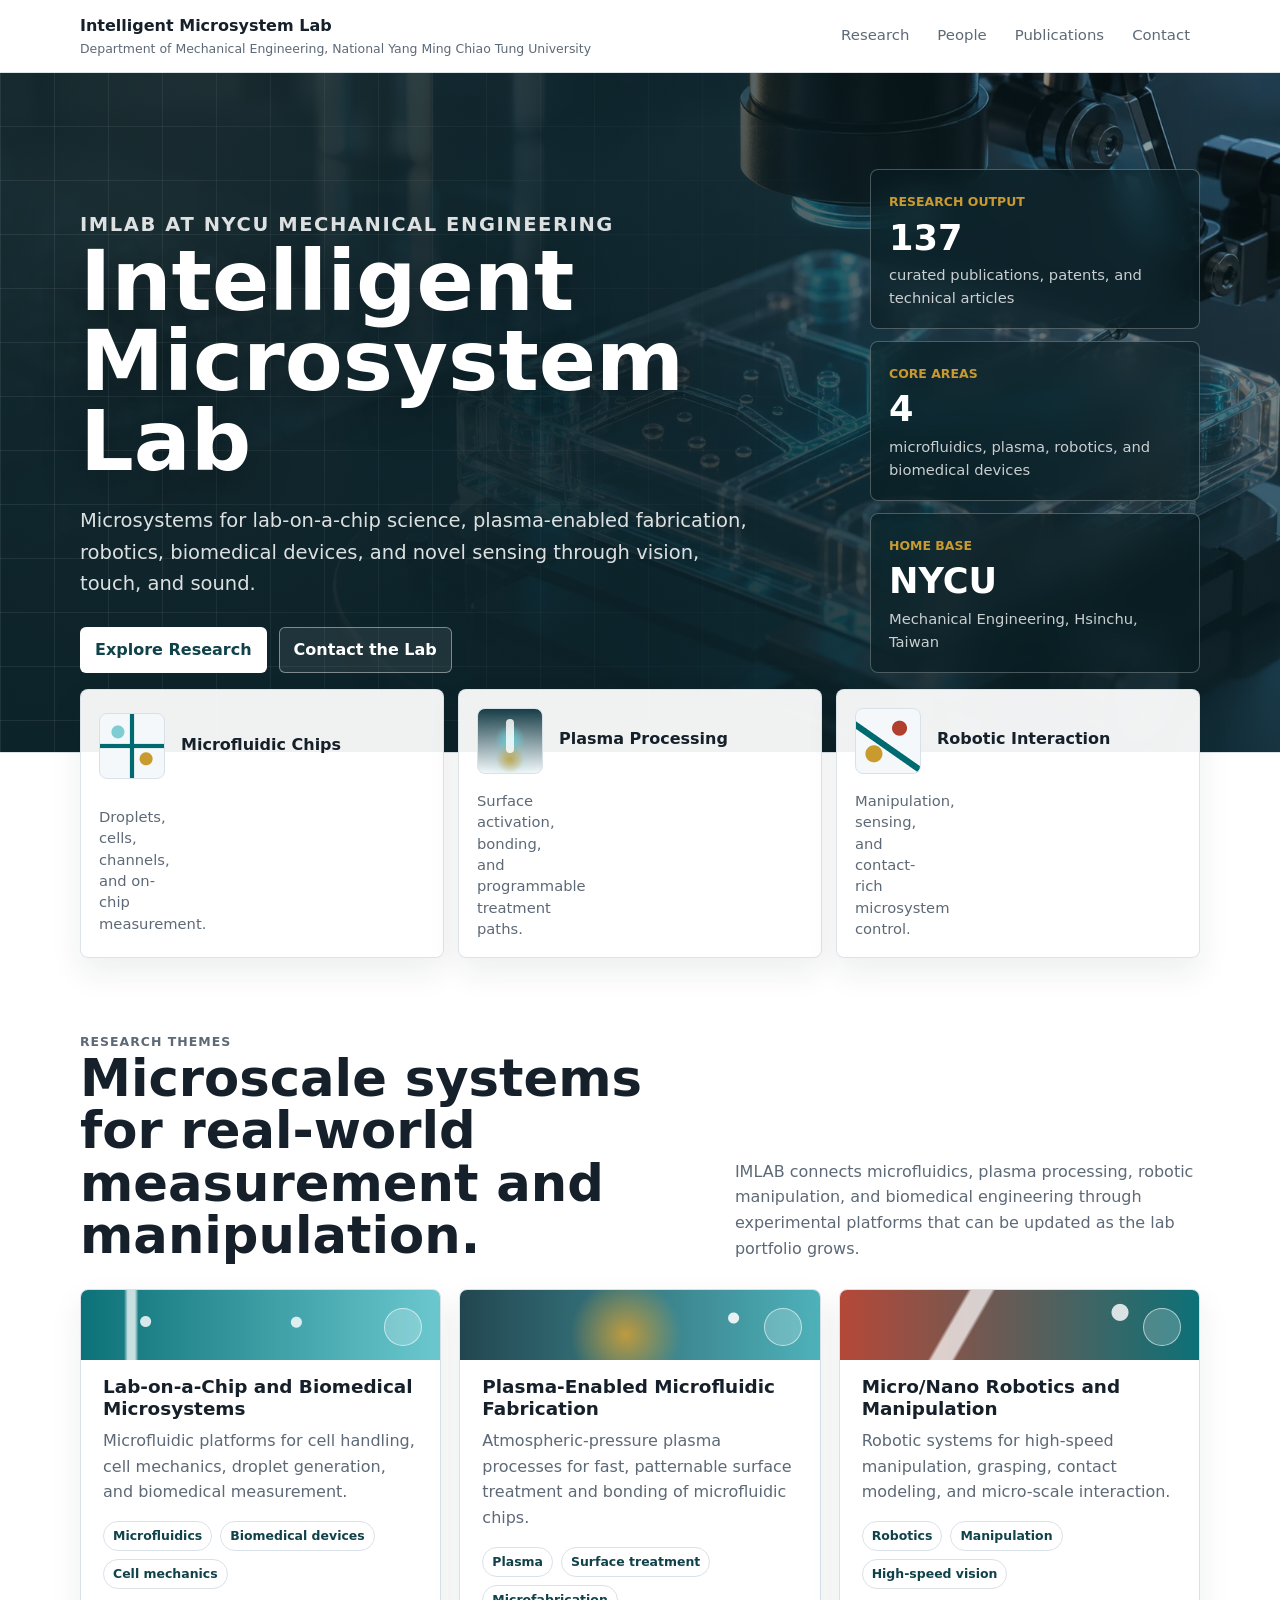
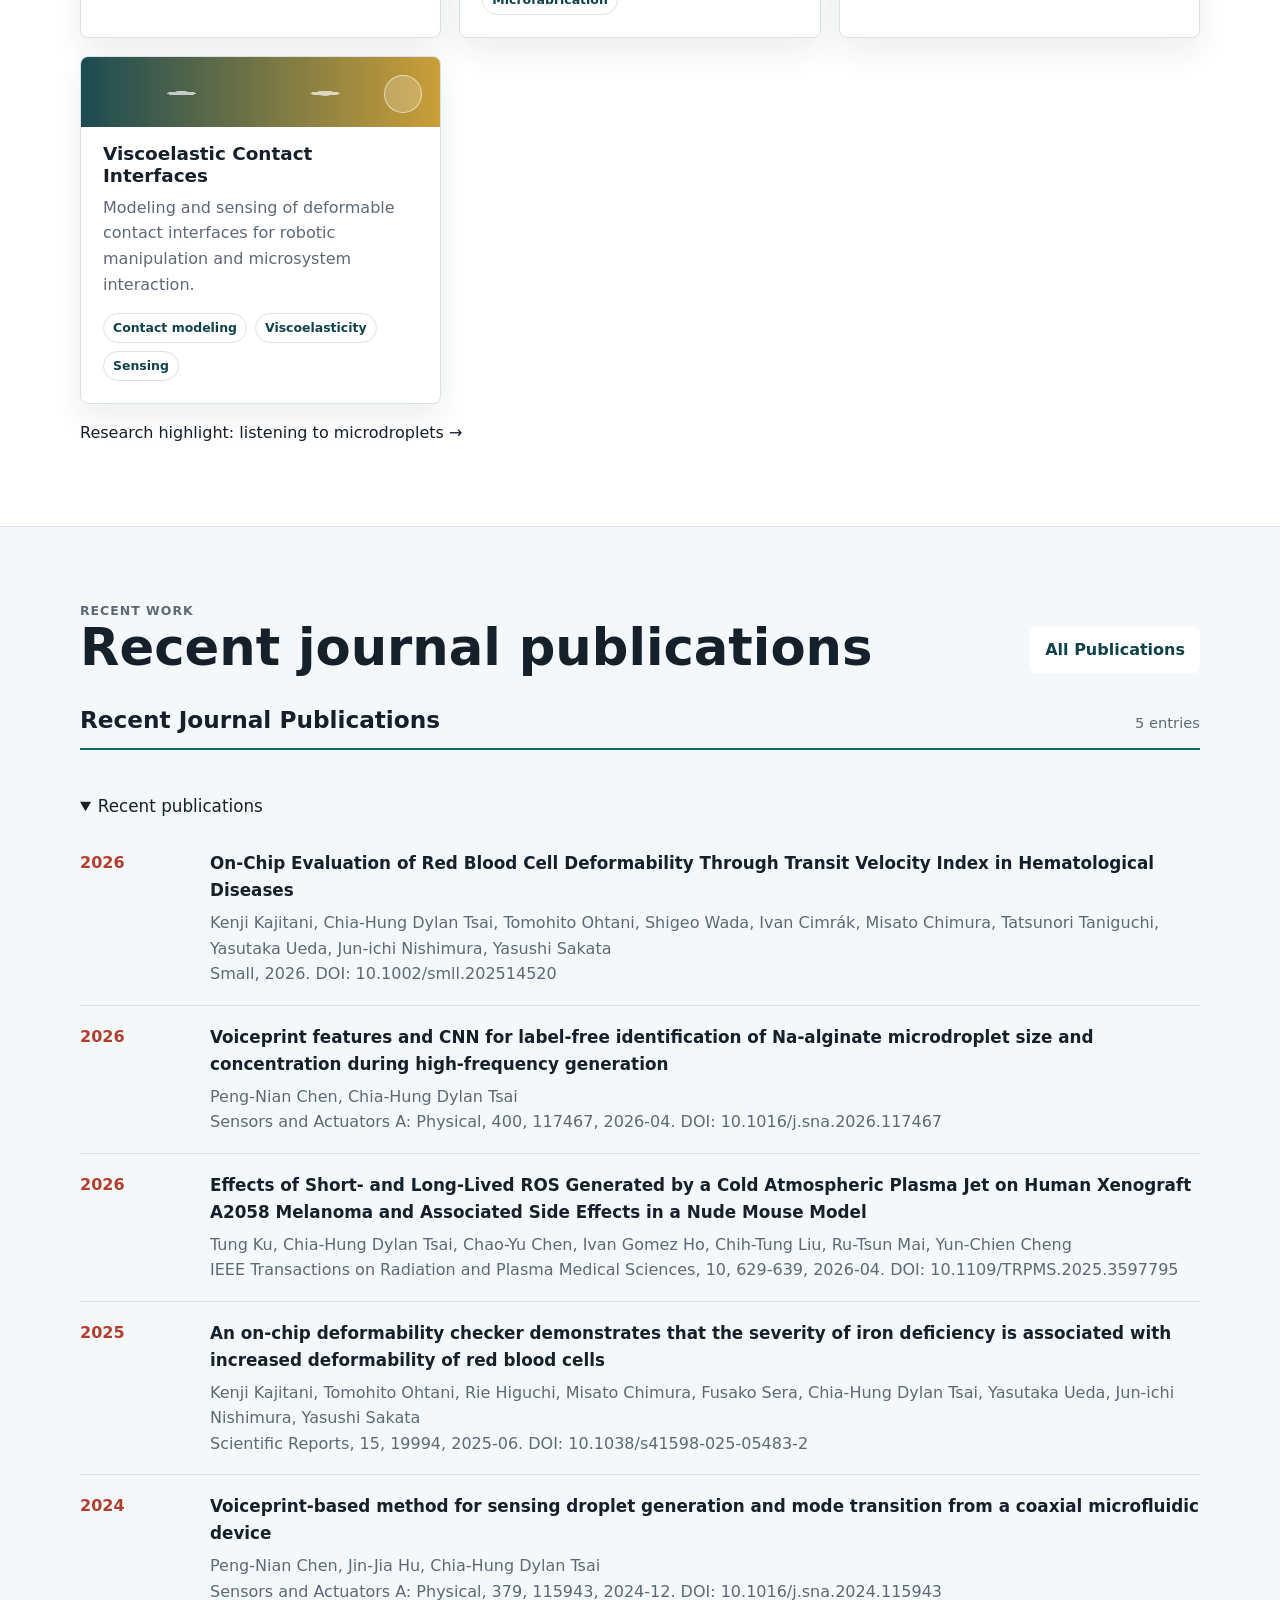
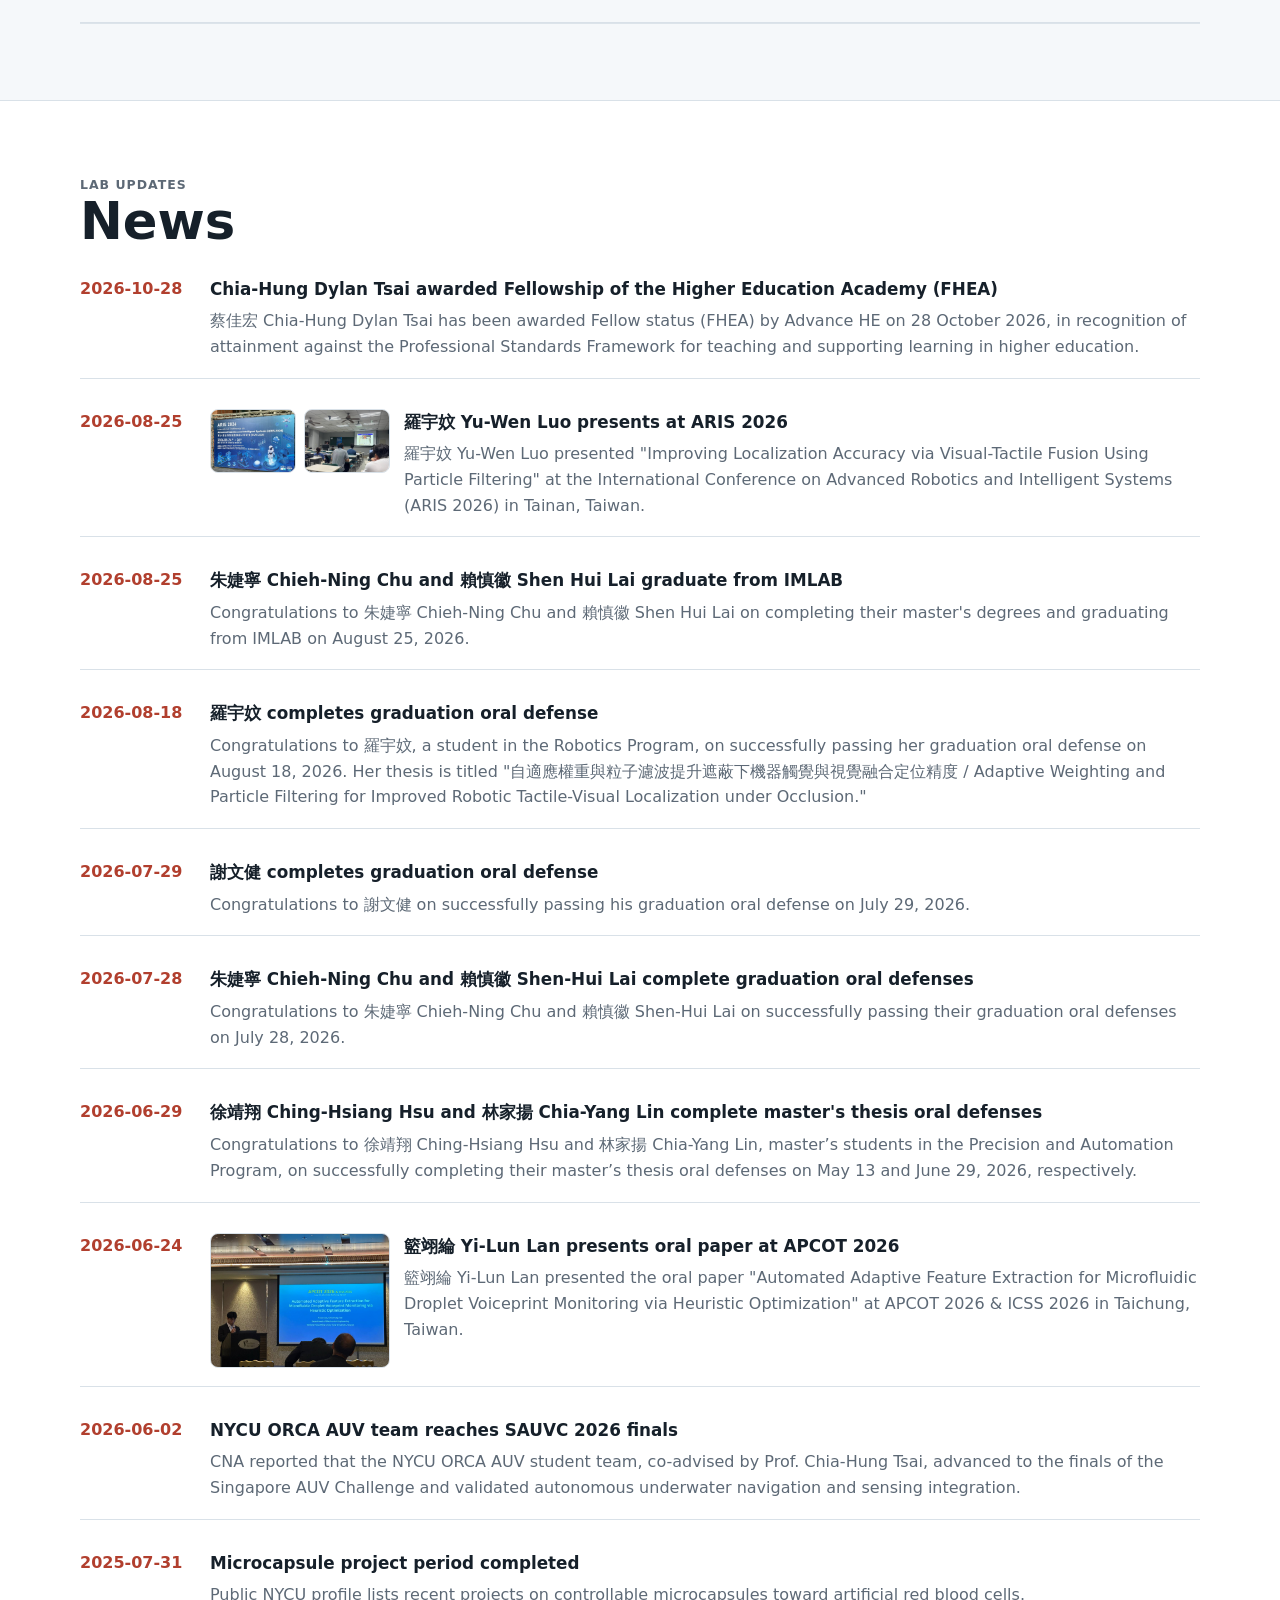
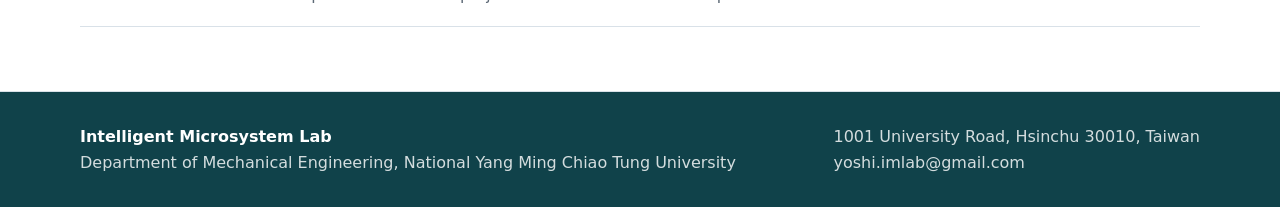
==== commit f602767f: "Deploy search sharing metadata and year navigation" ====
--- a/index.html
+++ b/index.html
@@ -1,5 +1,5 @@
-<!DOCTYPE html><html lang="en"> <head><meta charset="UTF-8"><meta name="description" content="Explore IMLAB at NYCU: microfluidics, plasma-enabled fabrication, biomedical microsystems, and sensing for robotic interaction."><link rel="canonical" href="https://imlab-nycu.github.io/"><meta property="og:type" content="website"><meta property="og:site_name" content="Intelligent Microsystem Lab"><meta property="og:title" content="Intelligent Microsystem Lab"><meta property="og:description" content="Explore IMLAB at NYCU: microfluidics, plasma-enabled fabrication, biomedical microsystems, and sensing for robotic interaction."><meta property="og:url" content="https://imlab-nycu.github.io/"><meta name="viewport" content="width=device-width, initial-scale=1.0"><title>Intelligent Microsystem Lab</title><link rel="stylesheet" href="/assets/BaseLayout.BZ1jo9-p.css"></head> <body> <div class="site-shell"> <header class="topbar"> <nav class="nav" aria-label="Main navigation"> <a class="brand" href="/"> <strong>Intelligent Microsystem Lab</strong> <span>Department of Mechanical Engineering, National Yang Ming Chiao Tung University</span> </a> <div class="nav-links"> <a href="/research/"> Research </a><a href="/people/"> People </a><a href="/publications/"> Publications </a><a href="/contact/"> Contact </a> </div> </nav> </header> <main>  <section class="hero" style="--hero-image: url('/images/microsystem-hero.webp')"> <div class="hero-inner"> <div> <p class="hero-kicker">IMLAB at NYCU Mechanical Engineering</p> <h1>Intelligent Microsystem Lab</h1> <p>Microsystems for lab-on-a-chip science, plasma-enabled fabrication, robotics, biomedical devices, and novel sensing through vision, touch, and sound.</p> <div class="hero-actions"> <a class="button primary" href="/research/">Explore Research</a> <a class="button secondary" href="/contact/">Contact the Lab</a> </div> </div> <aside class="hero-panel" aria-label="Lab snapshot"> <div> <span>Research Output</span> <strong>137</strong> <p>curated publications, patents, and technical articles</p> </div> <div> <span>Core Areas</span> <strong>4</strong> <p>microfluidics, plasma, robotics, and biomedical devices</p> </div> <div> <span>Home Base</span> <strong>NYCU</strong> <p>Mechanical Engineering, Hsinchu, Taiwan</p> </div> </aside> </div> </section> <section class="visual-strip" aria-label="Lab platform overview"> <div class="visual-strip-inner"> <article> <span class="visual-icon channels" aria-hidden="true"></span> <h2>Microfluidic Chips</h2> <p>Droplets, cells, channels, and on-chip measurement.</p> </article> <article> <span class="visual-icon plasma" aria-hidden="true"></span> <h2>Plasma Processing</h2> <p>Surface activation, bonding, and programmable treatment paths.</p> </article> <article> <span class="visual-icon robotics" aria-hidden="true"></span> <h2>Robotic Interaction</h2> <p>Manipulation, sensing, and contact-rich microsystem control.</p> </article> </div> </section> <section class="section"> <div class="section-header"> <div> <p class="section-kicker">Research Themes</p> <h2>Microscale systems for real-world measurement and manipulation.</h2> </div> <p>
+<!DOCTYPE html><html lang="en"> <head><meta charset="UTF-8"><meta name="description" content="Explore IMLAB at NYCU: microfluidics, plasma-enabled fabrication, biomedical microsystems, and sensing for robotic interaction."><link rel="canonical" href="https://imlab-nycu.github.io/"><meta property="og:type" content="website"><meta property="og:site_name" content="Intelligent Microsystem Lab"><meta property="og:title" content="Intelligent Microsystem Lab | NYCU"><meta property="og:description" content="Explore IMLAB at NYCU: microfluidics, plasma-enabled fabrication, biomedical microsystems, and sensing for robotic interaction."><meta property="og:url" content="https://imlab-nycu.github.io/"><meta property="og:image" content="https://imlab-nycu.github.io/images/imlab-share.png"><meta property="og:image:width" content="1200"><meta property="og:image:height" content="630"><meta property="og:image:alt" content="IMLAB at NYCU — Microfluidics, Plasma, Robotics"><meta name="twitter:card" content="summary_large_image"><meta name="twitter:image" content="https://imlab-nycu.github.io/images/imlab-share.png"><script type="application/ld+json">{"@context":"https://schema.org","@graph":[{"@type":"Organization","@id":"https://imlab-nycu.github.io/#lab","name":"Intelligent Microsystem Lab","alternateName":"IMLAB","url":"https://imlab-nycu.github.io/","parentOrganization":{"@type":"CollegeOrUniversity","name":"National Yang Ming Chiao Tung University","url":"https://www.nycu.edu.tw/"}},{"@type":"Person","@id":"https://dylantsai.web.nycu.edu.tw/#person","name":"Chia-Hung Dylan Tsai","alternateName":"蔡佳宏","url":"https://dylantsai.web.nycu.edu.tw/","jobTitle":"Associate Professor","affiliation":{"@type":"CollegeOrUniversity","name":"National Yang Ming Chiao Tung University"},"sameAs":["https://orcid.org/0000-0002-8840-3984","https://scholar.google.com/citations?hl=en&user=gZ44feUAAAAJ"],"memberOf":{"@id":"https://imlab-nycu.github.io/#lab"}}]}</script><meta name="viewport" content="width=device-width, initial-scale=1.0"><title>Intelligent Microsystem Lab | NYCU</title><link rel="stylesheet" href="/assets/BaseLayout.DMJ_rRu-.css"></head> <body> <div class="site-shell"> <header class="topbar"> <nav class="nav" aria-label="Main navigation"> <a class="brand" href="/"> <strong>Intelligent Microsystem Lab</strong> <span>Department of Mechanical Engineering, National Yang Ming Chiao Tung University</span> </a> <div class="nav-links"> <a href="/research/"> Research </a><a href="/people/"> People </a><a href="/publications/"> Publications </a><a href="/contact/"> Contact </a> </div> </nav> </header> <main>  <section class="hero" style="--hero-image: url('/images/microsystem-hero.webp')"> <div class="hero-inner"> <div> <p class="hero-kicker">IMLAB at NYCU Mechanical Engineering</p> <h1>Intelligent Microsystem Lab</h1> <p>Microsystems for lab-on-a-chip science, plasma-enabled fabrication, robotics, biomedical devices, and novel sensing through vision, touch, and sound.</p> <div class="hero-actions"> <a class="button primary" href="/research/">Explore Research</a> <a class="button secondary" href="/contact/">Contact the Lab</a> </div> </div> <aside class="hero-panel" aria-label="Lab snapshot"> <div> <span>Research Output</span> <strong>137</strong> <p>curated publications, patents, and technical articles</p> </div> <div> <span>Core Areas</span> <strong>4</strong> <p>microfluidics, plasma, robotics, and biomedical devices</p> </div> <div> <span>Home Base</span> <strong>NYCU</strong> <p>Mechanical Engineering, Hsinchu, Taiwan</p> </div> </aside> </div> </section> <section class="visual-strip" aria-label="Lab platform overview"> <div class="visual-strip-inner"> <article> <span class="visual-icon channels" aria-hidden="true"></span> <h2>Microfluidic Chips</h2> <p>Droplets, cells, channels, and on-chip measurement.</p> </article> <article> <span class="visual-icon plasma" aria-hidden="true"></span> <h2>Plasma Processing</h2> <p>Surface activation, bonding, and programmable treatment paths.</p> </article> <article> <span class="visual-icon robotics" aria-hidden="true"></span> <h2>Robotic Interaction</h2> <p>Manipulation, sensing, and contact-rich microsystem control.</p> </article> </div> </section> <section class="section"> <div class="section-header"> <div> <p class="section-kicker">Research Themes</p> <h2>Microscale systems for real-world measurement and manipulation.</h2> </div> <p>
 IMLAB connects microfluidics, plasma processing, robotic manipulation, and
         biomedical engineering through experimental platforms that can be updated as
         the lab portfolio grows.
-</p> </div> <div class="grid"> <article class="card project-card project-card-1"> <div class="project-mark" aria-hidden="true"></div> <h3>Lab-on-a-Chip and Biomedical Microsystems</h3> <p>Microfluidic platforms for cell handling, cell mechanics, droplet generation, and biomedical measurement.</p> <div class="tags"> <span class="tag">Microfluidics</span><span class="tag">Biomedical devices</span><span class="tag">Cell mechanics</span> </div> </article><article class="card project-card project-card-2"> <div class="project-mark" aria-hidden="true"></div> <h3>Plasma-Enabled Microfluidic Fabrication</h3> <p>Atmospheric-pressure plasma processes for fast, patternable surface treatment and bonding of microfluidic chips.</p> <div class="tags"> <span class="tag">Plasma</span><span class="tag">Surface treatment</span><span class="tag">Microfabrication</span> </div> </article><article class="card project-card project-card-3"> <div class="project-mark" aria-hidden="true"></div> <h3>Micro/Nano Robotics and Manipulation</h3> <p>Robotic systems for high-speed manipulation, grasping, contact modeling, and micro-scale interaction.</p> <div class="tags"> <span class="tag">Robotics</span><span class="tag">Manipulation</span><span class="tag">High-speed vision</span> </div> </article><article class="card project-card project-card-4"> <div class="project-mark" aria-hidden="true"></div> <h3>Viscoelastic Contact Interfaces</h3> <p>Modeling and sensing of deformable contact interfaces for robotic manipulation and microsystem interaction.</p> <div class="tags"> <span class="tag">Contact modeling</span><span class="tag">Viscoelasticity</span><span class="tag">Sensing</span> </div> </article> </div> <p><a href="/research/#microdroplet-acoustic-sensing">Research highlight: listening to microdroplets →</a></p> </section> <section class="band"> <div class="section"> <div class="section-header"> <div> <p class="section-kicker">Recent Work</p> <h2>Recent journal publications</h2> </div> <a class="button primary" href="/publications/">All Publications</a> </div> <div class="publication-groups">  <section class="publication-section active" id="panel-recent-journal-publications"> <div class="publication-section-header"> <h2>Recent Journal Publications</h2> <span>5 entries</span> </div> <div class="pub-list"> <article class="pub-item"> <div class="year">2026</div> <div> <h3> <a href="https://doi.org/10.1002/smll.202514520">On-Chip Evaluation of Red Blood Cell Deformability Through Transit Velocity Index in Hematological Diseases</a> </h3> <p>Kenji Kajitani, Chia-Hung Dylan Tsai, Tomohito Ohtani, Shigeo Wada, Ivan Cimrák, Misato Chimura, Tatsunori Taniguchi, Yasutaka Ueda, Jun-ichi Nishimura, Yasushi Sakata</p> <p>Small, 2026. DOI: 10.1002/smll.202514520</p>  </div> </article><article class="pub-item"> <div class="year">2026</div> <div> <h3> <a href="https://doi.org/10.1016/j.sna.2026.117467">Voiceprint features and CNN for label-free identification of Na-alginate microdroplet size and concentration during high-frequency generation</a> </h3> <p>Peng-Nian Chen, Chia-Hung Dylan Tsai</p> <p>Sensors and Actuators A: Physical, 400, 117467, 2026-04. DOI: 10.1016/j.sna.2026.117467</p>  </div> </article><article class="pub-item"> <div class="year">2026</div> <div> <h3> <a href="https://doi.org/10.1109/TRPMS.2025.3597795">Effects of Short- and Long-Lived ROS Generated by a Cold Atmospheric Plasma Jet on Human Xenograft A2058 Melanoma and Associated Side Effects in a Nude Mouse Model</a> </h3> <p>Tung Ku, Chia-Hung Dylan Tsai, Chao-Yu Chen, Ivan Gomez Ho, Chih-Tung Liu, Ru-Tsun Mai, Yun-Chien Cheng</p> <p>IEEE Transactions on Radiation and Plasma Medical Sciences, 10, 629-639, 2026-04. DOI: 10.1109/TRPMS.2025.3597795</p>  </div> </article><article class="pub-item"> <div class="year">2025</div> <div> <h3> <a href="https://doi.org/10.1038/s41598-025-05483-2">An on-chip deformability checker demonstrates that the severity of iron deficiency is associated with increased deformability of red blood cells</a> </h3> <p>Kenji Kajitani, Tomohito Ohtani, Rie Higuchi, Misato Chimura, Fusako Sera, Chia-Hung Dylan Tsai, Yasutaka Ueda, Jun-ichi Nishimura, Yasushi Sakata</p> <p>Scientific Reports, 15, 19994, 2025-06. DOI: 10.1038/s41598-025-05483-2</p>  </div> </article><article class="pub-item"> <div class="year">2024</div> <div> <h3> <a href="https://doi.org/10.1016/j.sna.2024.115943">Voiceprint-based method for sensing droplet generation and mode transition from a coaxial microfluidic device</a> </h3> <p>Peng-Nian Chen, Jin-Jia Hu, Chia-Hung Dylan Tsai</p> <p>Sensors and Actuators A: Physical, 379, 115943, 2024-12. DOI: 10.1016/j.sna.2024.115943</p>  </div> </article> </div> </section> </div>  </div> </section> <section class="section"> <div class="section-header"> <div> <p class="section-kicker">Lab Updates</p> <h2>News</h2> </div> </div> <div class="news-list"> <article class="news-item"> <div class="date">2026-10-28</div> <div class="news-content ">  <div> <h3> Chia-Hung Dylan Tsai awarded Fellowship of the Higher Education Academy (FHEA) </h3> <p>蔡佳宏 Chia-Hung Dylan Tsai has been awarded Fellow status (FHEA) by Advance HE on 28 October 2026, in recognition of attainment against the Professional Standards Framework for teaching and supporting learning in higher education.</p> </div> </div> </article><article class="news-item"> <div class="date">2026-08-25</div> <div class="news-content has-image"> <div class="news-gallery multiple"> <img class="news-image" src="/images/news/aris-2026-yu-wen-luo-conference-sign.jpg" alt="ARIS 2026 conference sign at National Cheng Kung University"><img class="news-image" src="/images/news/aris-2026-yu-wen-luo-presentation.jpg" alt="羅宇妏 Yu-Wen Luo presenting at ARIS 2026"> </div> <div> <h3> <a href="https://aris2026.ncku.edu.tw/" target="_blank" rel="noreferrer">羅宇妏 Yu-Wen Luo presents at ARIS 2026</a> </h3> <p>羅宇妏 Yu-Wen Luo presented &quot;Improving Localization Accuracy via Visual-Tactile Fusion Using Particle Filtering&quot; at the International Conference on Advanced Robotics and Intelligent Systems (ARIS 2026) in Tainan, Taiwan.</p> </div> </div> </article><article class="news-item"> <div class="date">2026-08-25</div> <div class="news-content ">  <div> <h3> 朱婕寧 Chieh-Ning Chu and 賴慎徽 Shen Hui Lai graduate from IMLAB </h3> <p>Congratulations to 朱婕寧 Chieh-Ning Chu and 賴慎徽 Shen Hui Lai on completing their master&#39;s degrees and graduating from IMLAB on August 25, 2026.</p> </div> </div> </article><article class="news-item"> <div class="date">2026-08-18</div> <div class="news-content ">  <div> <h3> 羅宇妏 completes graduation oral defense </h3> <p>Congratulations to 羅宇妏, a student in the Robotics Program, on successfully passing her graduation oral defense on August 18, 2026. Her thesis is titled &quot;自適應權重與粒子濾波提升遮蔽下機器觸覺與視覺融合定位精度 / Adaptive Weighting and Particle Filtering for Improved Robotic Tactile-Visual Localization under Occlusion.&quot;</p> </div> </div> </article><article class="news-item"> <div class="date">2026-07-29</div> <div class="news-content ">  <div> <h3> 謝文健 completes graduation oral defense </h3> <p>Congratulations to 謝文健 on successfully passing his graduation oral defense on July 29, 2026.</p> </div> </div> </article><article class="news-item"> <div class="date">2026-07-28</div> <div class="news-content ">  <div> <h3> 朱婕寧 Chieh-Ning Chu and 賴慎徽 Shen-Hui Lai complete graduation oral defenses </h3> <p>Congratulations to 朱婕寧 Chieh-Ning Chu and 賴慎徽 Shen-Hui Lai on successfully passing their graduation oral defenses on July 28, 2026.</p> </div> </div> </article><article class="news-item"> <div class="date">2026-06-29</div> <div class="news-content ">  <div> <h3> 徐靖翔 Ching-Hsiang Hsu and 林家揚 Chia-Yang Lin complete master&#39;s thesis oral defenses </h3> <p>Congratulations to 徐靖翔 Ching-Hsiang Hsu and 林家揚 Chia-Yang Lin, master’s students in the Precision and Automation Program, on successfully completing their master’s thesis oral defenses on May 13 and June 29, 2026, respectively.</p> </div> </div> </article><article class="news-item"> <div class="date">2026-06-24</div> <div class="news-content has-image"> <div class="news-gallery "> <img class="news-image" src="/images/news/apcot-2026-yi-lun-lan-oral-presentation.jpg" alt="籃翊綸 Yi-Lun Lan presenting an oral paper at APCOT 2026 &amp; ICSS 2026"> </div> <div> <h3> 籃翊綸 Yi-Lun Lan presents oral paper at APCOT 2026 </h3> <p>籃翊綸 Yi-Lun Lan presented the oral paper &quot;Automated Adaptive Feature Extraction for Microfluidic Droplet Voiceprint Monitoring via Heuristic Optimization&quot; at APCOT 2026 &amp; ICSS 2026 in Taichung, Taiwan.</p> </div> </div> </article><article class="news-item"> <div class="date">2026-06-02</div> <div class="news-content ">  <div> <h3> <a href="https://www.cna.com.tw/news/ahel/202606020072.aspx" target="_blank" rel="noreferrer">NYCU ORCA AUV team reaches SAUVC 2026 finals</a> </h3> <p>CNA reported that the NYCU ORCA AUV student team, co-advised by Prof. Chia-Hung Tsai, advanced to the finals of the Singapore AUV Challenge and validated autonomous underwater navigation and sensing integration.</p> </div> </div> </article><article class="news-item"> <div class="date">2025-07-31</div> <div class="news-content ">  <div> <h3> Microcapsule project period completed </h3> <p>Public NYCU profile lists recent projects on controllable microcapsules toward artificial red blood cells.</p> </div> </div> </article> </div> </section>  </main> <footer class="footer"> <div class="footer-inner"> <div> <strong>Intelligent Microsystem Lab</strong> <div>Department of Mechanical Engineering, National Yang Ming Chiao Tung University</div> </div> <div> 1001 University Road, Hsinchu 30010, Taiwan<br> <a href="mailto:yoshi.imlab@gmail.com">yoshi.imlab@gmail.com</a> </div> </div> </footer> </div> <script data-goatcounter="https://imlab-nycu.goatcounter.com/count" async src="https://gc.zgo.at/count.js"></script> </body> </html>+</p> </div> <div class="grid"> <article class="card project-card project-card-1"> <div class="project-mark" aria-hidden="true"></div> <h3>Lab-on-a-Chip and Biomedical Microsystems</h3> <p>Microfluidic platforms for cell handling, cell mechanics, droplet generation, and biomedical measurement.</p> <div class="tags"> <span class="tag">Microfluidics</span><span class="tag">Biomedical devices</span><span class="tag">Cell mechanics</span> </div> </article><article class="card project-card project-card-2"> <div class="project-mark" aria-hidden="true"></div> <h3>Plasma-Enabled Microfluidic Fabrication</h3> <p>Atmospheric-pressure plasma processes for fast, patternable surface treatment and bonding of microfluidic chips.</p> <div class="tags"> <span class="tag">Plasma</span><span class="tag">Surface treatment</span><span class="tag">Microfabrication</span> </div> </article><article class="card project-card project-card-3"> <div class="project-mark" aria-hidden="true"></div> <h3>Micro/Nano Robotics and Manipulation</h3> <p>Robotic systems for high-speed manipulation, grasping, contact modeling, and micro-scale interaction.</p> <div class="tags"> <span class="tag">Robotics</span><span class="tag">Manipulation</span><span class="tag">High-speed vision</span> </div> </article><article class="card project-card project-card-4"> <div class="project-mark" aria-hidden="true"></div> <h3>Viscoelastic Contact Interfaces</h3> <p>Modeling and sensing of deformable contact interfaces for robotic manipulation and microsystem interaction.</p> <div class="tags"> <span class="tag">Contact modeling</span><span class="tag">Viscoelasticity</span><span class="tag">Sensing</span> </div> </article> </div> <p><a href="/research/#microdroplet-acoustic-sensing">Research highlight: listening to microdroplets →</a></p> </section> <section class="band"> <div class="section"> <div class="section-header"> <div> <p class="section-kicker">Recent Work</p> <h2>Recent journal publications</h2> </div> <a class="button primary" href="/publications/">All Publications</a> </div> <div class="publication-groups">  <section class="publication-section active" id="panel-recent-journal-publications"> <div class="publication-section-header"> <h2>Recent Journal Publications</h2> <span>5 entries</span> </div> <div class="pub-list"> <details open> <summary>Recent publications</summary> <article class="pub-item"> <div class="year">2026</div> <div> <h3> <a href="https://doi.org/10.1002/smll.202514520">On-Chip Evaluation of Red Blood Cell Deformability Through Transit Velocity Index in Hematological Diseases</a> </h3> <p>Kenji Kajitani, Chia-Hung Dylan Tsai, Tomohito Ohtani, Shigeo Wada, Ivan Cimrák, Misato Chimura, Tatsunori Taniguchi, Yasutaka Ueda, Jun-ichi Nishimura, Yasushi Sakata</p> <p>Small, 2026. DOI: 10.1002/smll.202514520</p>  </div> </article><article class="pub-item"> <div class="year">2026</div> <div> <h3> <a href="https://doi.org/10.1016/j.sna.2026.117467">Voiceprint features and CNN for label-free identification of Na-alginate microdroplet size and concentration during high-frequency generation</a> </h3> <p>Peng-Nian Chen, Chia-Hung Dylan Tsai</p> <p>Sensors and Actuators A: Physical, 400, 117467, 2026-04. DOI: 10.1016/j.sna.2026.117467</p>  </div> </article><article class="pub-item"> <div class="year">2026</div> <div> <h3> <a href="https://doi.org/10.1109/TRPMS.2025.3597795">Effects of Short- and Long-Lived ROS Generated by a Cold Atmospheric Plasma Jet on Human Xenograft A2058 Melanoma and Associated Side Effects in a Nude Mouse Model</a> </h3> <p>Tung Ku, Chia-Hung Dylan Tsai, Chao-Yu Chen, Ivan Gomez Ho, Chih-Tung Liu, Ru-Tsun Mai, Yun-Chien Cheng</p> <p>IEEE Transactions on Radiation and Plasma Medical Sciences, 10, 629-639, 2026-04. DOI: 10.1109/TRPMS.2025.3597795</p>  </div> </article><article class="pub-item"> <div class="year">2025</div> <div> <h3> <a href="https://doi.org/10.1038/s41598-025-05483-2">An on-chip deformability checker demonstrates that the severity of iron deficiency is associated with increased deformability of red blood cells</a> </h3> <p>Kenji Kajitani, Tomohito Ohtani, Rie Higuchi, Misato Chimura, Fusako Sera, Chia-Hung Dylan Tsai, Yasutaka Ueda, Jun-ichi Nishimura, Yasushi Sakata</p> <p>Scientific Reports, 15, 19994, 2025-06. DOI: 10.1038/s41598-025-05483-2</p>  </div> </article><article class="pub-item"> <div class="year">2024</div> <div> <h3> <a href="https://doi.org/10.1016/j.sna.2024.115943">Voiceprint-based method for sensing droplet generation and mode transition from a coaxial microfluidic device</a> </h3> <p>Peng-Nian Chen, Jin-Jia Hu, Chia-Hung Dylan Tsai</p> <p>Sensors and Actuators A: Physical, 379, 115943, 2024-12. DOI: 10.1016/j.sna.2024.115943</p>  </div> </article> </details> </div> </section> </div>  </div> </section> <section class="section"> <div class="section-header"> <div> <p class="section-kicker">Lab Updates</p> <h2>News</h2> </div> </div> <div class="news-list"> <article class="news-item"> <div class="date">2026-10-28</div> <div class="news-content ">  <div> <h3> Chia-Hung Dylan Tsai awarded Fellowship of the Higher Education Academy (FHEA) </h3> <p>蔡佳宏 Chia-Hung Dylan Tsai has been awarded Fellow status (FHEA) by Advance HE on 28 October 2026, in recognition of attainment against the Professional Standards Framework for teaching and supporting learning in higher education.</p> </div> </div> </article><article class="news-item"> <div class="date">2026-08-25</div> <div class="news-content has-image"> <div class="news-gallery multiple"> <img class="news-image" src="/images/news/aris-2026-yu-wen-luo-conference-sign.jpg" alt="ARIS 2026 conference sign at National Cheng Kung University"><img class="news-image" src="/images/news/aris-2026-yu-wen-luo-presentation.jpg" alt="羅宇妏 Yu-Wen Luo presenting at ARIS 2026"> </div> <div> <h3> <a href="https://aris2026.ncku.edu.tw/" target="_blank" rel="noreferrer">羅宇妏 Yu-Wen Luo presents at ARIS 2026</a> </h3> <p>羅宇妏 Yu-Wen Luo presented &quot;Improving Localization Accuracy via Visual-Tactile Fusion Using Particle Filtering&quot; at the International Conference on Advanced Robotics and Intelligent Systems (ARIS 2026) in Tainan, Taiwan.</p> </div> </div> </article><article class="news-item"> <div class="date">2026-08-25</div> <div class="news-content ">  <div> <h3> 朱婕寧 Chieh-Ning Chu and 賴慎徽 Shen Hui Lai graduate from IMLAB </h3> <p>Congratulations to 朱婕寧 Chieh-Ning Chu and 賴慎徽 Shen Hui Lai on completing their master&#39;s degrees and graduating from IMLAB on August 25, 2026.</p> </div> </div> </article><article class="news-item"> <div class="date">2026-08-18</div> <div class="news-content ">  <div> <h3> 羅宇妏 completes graduation oral defense </h3> <p>Congratulations to 羅宇妏, a student in the Robotics Program, on successfully passing her graduation oral defense on August 18, 2026. Her thesis is titled &quot;自適應權重與粒子濾波提升遮蔽下機器觸覺與視覺融合定位精度 / Adaptive Weighting and Particle Filtering for Improved Robotic Tactile-Visual Localization under Occlusion.&quot;</p> </div> </div> </article><article class="news-item"> <div class="date">2026-07-29</div> <div class="news-content ">  <div> <h3> 謝文健 completes graduation oral defense </h3> <p>Congratulations to 謝文健 on successfully passing his graduation oral defense on July 29, 2026.</p> </div> </div> </article><article class="news-item"> <div class="date">2026-07-28</div> <div class="news-content ">  <div> <h3> 朱婕寧 Chieh-Ning Chu and 賴慎徽 Shen-Hui Lai complete graduation oral defenses </h3> <p>Congratulations to 朱婕寧 Chieh-Ning Chu and 賴慎徽 Shen-Hui Lai on successfully passing their graduation oral defenses on July 28, 2026.</p> </div> </div> </article><article class="news-item"> <div class="date">2026-06-29</div> <div class="news-content ">  <div> <h3> 徐靖翔 Ching-Hsiang Hsu and 林家揚 Chia-Yang Lin complete master&#39;s thesis oral defenses </h3> <p>Congratulations to 徐靖翔 Ching-Hsiang Hsu and 林家揚 Chia-Yang Lin, master’s students in the Precision and Automation Program, on successfully completing their master’s thesis oral defenses on May 13 and June 29, 2026, respectively.</p> </div> </div> </article><article class="news-item"> <div class="date">2026-06-24</div> <div class="news-content has-image"> <div class="news-gallery "> <img class="news-image" src="/images/news/apcot-2026-yi-lun-lan-oral-presentation.jpg" alt="籃翊綸 Yi-Lun Lan presenting an oral paper at APCOT 2026 &amp; ICSS 2026"> </div> <div> <h3> 籃翊綸 Yi-Lun Lan presents oral paper at APCOT 2026 </h3> <p>籃翊綸 Yi-Lun Lan presented the oral paper &quot;Automated Adaptive Feature Extraction for Microfluidic Droplet Voiceprint Monitoring via Heuristic Optimization&quot; at APCOT 2026 &amp; ICSS 2026 in Taichung, Taiwan.</p> </div> </div> </article><article class="news-item"> <div class="date">2026-06-02</div> <div class="news-content ">  <div> <h3> <a href="https://www.cna.com.tw/news/ahel/202606020072.aspx" target="_blank" rel="noreferrer">NYCU ORCA AUV team reaches SAUVC 2026 finals</a> </h3> <p>CNA reported that the NYCU ORCA AUV student team, co-advised by Prof. Chia-Hung Tsai, advanced to the finals of the Singapore AUV Challenge and validated autonomous underwater navigation and sensing integration.</p> </div> </div> </article><article class="news-item"> <div class="date">2025-07-31</div> <div class="news-content ">  <div> <h3> Microcapsule project period completed </h3> <p>Public NYCU profile lists recent projects on controllable microcapsules toward artificial red blood cells.</p> </div> </div> </article> </div> </section>  </main> <footer class="footer"> <div class="footer-inner"> <div> <strong>Intelligent Microsystem Lab</strong> <div>Department of Mechanical Engineering, National Yang Ming Chiao Tung University</div> </div> <div> 1001 University Road, Hsinchu 30010, Taiwan<br> <a href="mailto:yoshi.imlab@gmail.com">yoshi.imlab@gmail.com</a> </div> </div> </footer> </div> <script data-goatcounter="https://imlab-nycu.goatcounter.com/count" async src="https://gc.zgo.at/count.js"></script> </body> </html>
--- a/assets/BaseLayout.DMJ_rRu-.css
+++ b/assets/BaseLayout.DMJ_rRu-.css
@@ -0,0 +1 @@
+:root{color-scheme:light;--ink: #16202a;--muted: #5d6976;--line: #d9e1e8;--panel: #f5f8fa;--panel-strong: #eaf1f6;--brand: #006a71;--brand-deep: #10424a;--accent: #b13f2e;--gold: #c99a2e;--white: #ffffff;--shadow: 0 14px 32px rgba(22, 32, 42, .08);font-family:Inter,ui-sans-serif,system-ui,-apple-system,BlinkMacSystemFont,Segoe UI,sans-serif}*{box-sizing:border-box}html{scroll-behavior:smooth}body{margin:0;color:var(--ink);background:var(--white);line-height:1.6}a{color:inherit;text-decoration:none}img{display:block;max-width:100%}.site-shell{min-height:100vh}.topbar{position:sticky;top:0;z-index:20;border-bottom:1px solid rgba(217,225,232,.9);background:#fffffff0;backdrop-filter:blur(16px)}.nav{display:flex;align-items:center;justify-content:space-between;width:min(1120px,calc(100% - 32px));min-height:72px;margin:0 auto;gap:24px}.brand{display:grid;gap:0}.brand strong{font-size:1rem;letter-spacing:0}.brand span{color:var(--muted);font-size:.78rem}.nav-links{display:flex;align-items:center;gap:8px;flex-wrap:wrap;justify-content:flex-end}.nav-links a{border-radius:6px;color:var(--muted);font-size:.93rem;padding:8px 10px}.nav-links a:hover,.nav-links a[aria-current=page]{background:var(--panel-strong);color:var(--brand-deep)}.hero{position:relative;overflow:hidden;border-bottom:1px solid var(--line);background:linear-gradient(90deg,#0c232af0,#0c232ad1 42%,#0c232a38),linear-gradient(180deg,#0c232a1a,#0c232acc),var(--hero-image),var(--brand-deep);background-position:center;background-size:cover;color:var(--white);min-height:680px}.hero:after{content:"";position:absolute;inset:0;height:auto;background:linear-gradient(90deg,rgba(255,255,255,.08) 1px,transparent 1px),linear-gradient(0deg,rgba(255,255,255,.08) 1px,transparent 1px);background-size:54px 54px;mask-image:linear-gradient(90deg,black,transparent 72%);pointer-events:none}.hero-inner{position:relative;z-index:1;display:grid;grid-template-columns:minmax(0,1fr) 330px;align-items:end;width:min(1120px,calc(100% - 32px));margin:0 auto;gap:48px;padding:96px 0 64px}.hero-kicker,.section-kicker{margin:0 0 10px;color:var(--gold);font-size:.78rem;font-weight:800;letter-spacing:.08em;text-transform:uppercase}.hero h1{max-width:840px;margin:0;font-size:clamp(2.4rem,6.6vw,5.9rem);line-height:.95;text-shadow:0 12px 42px rgba(0,0,0,.35)}.hero p{max-width:680px;margin:24px 0 0;color:#ffffffdb;font-size:clamp(1.02rem,2vw,1.22rem)}.hero-actions{display:flex;flex-wrap:wrap;gap:12px;margin-top:28px}.button{display:inline-flex;align-items:center;justify-content:center;min-height:42px;border:1px solid transparent;border-radius:6px;padding:9px 14px;font-weight:700}.button.primary{background:var(--white);color:var(--brand-deep)}.button.secondary{border-color:#ffffff6b;color:var(--white);background:#ffffff14}.portrait{overflow:hidden;border:1px solid rgba(255,255,255,.35);border-radius:8px;background:#ffffff1f;box-shadow:0 20px 52px #0000003d}.portrait img{width:100%;aspect-ratio:4 / 5;object-fit:cover}.portrait figcaption{padding:12px 14px;color:#ffffffd1;font-size:.9rem}.hero-panel{display:grid;gap:12px;align-self:stretch}.hero-panel div{border:1px solid rgba(255,255,255,.26);border-radius:8px;background:#081c2294;backdrop-filter:blur(16px);padding:18px}.hero-panel span{color:var(--gold);font-size:.78rem;font-weight:800;text-transform:uppercase}.hero-panel strong{display:block;margin-top:6px;color:var(--white);font-size:2.2rem;line-height:1}.hero-panel p{margin:8px 0 0;color:#ffffffc7;font-size:.92rem}.visual-strip{position:relative;z-index:2;margin-top:-64px}.visual-strip-inner{display:grid;grid-template-columns:repeat(3,minmax(0,1fr));gap:14px;width:min(1120px,calc(100% - 32px));margin:0 auto}.visual-strip article{display:grid;grid-template-columns:66px minmax(0,1fr);gap:16px;align-items:center;min-height:126px;border:1px solid rgba(217,225,232,.92);border-radius:8px;background:#fffffff0;box-shadow:var(--shadow);padding:18px}.visual-strip h2{margin:0 0 4px;font-size:1rem;line-height:1.2}.visual-strip p{margin:0;color:var(--muted);font-size:.92rem;line-height:1.45}.visual-icon{position:relative;width:66px;aspect-ratio:1;overflow:hidden;border:1px solid var(--line);border-radius:8px;background:var(--panel)}.visual-icon.channels{background:radial-gradient(circle at 28% 28%,#7fcdd2 0 6px,transparent 7px),radial-gradient(circle at 72% 70%,#c99a2e 0 6px,transparent 7px),linear-gradient(90deg,transparent 46%,#006a71 47% 53%,transparent 54%),linear-gradient(0deg,transparent 46%,#006a71 47% 53%,transparent 54%),var(--panel)}.visual-icon.plasma{background:radial-gradient(circle at 50% 78%,rgba(201,154,46,.92),transparent 24%),radial-gradient(circle at 50% 48%,rgba(99,210,220,.9),transparent 33%),linear-gradient(180deg,#173d47,#f4f8fa)}.visual-icon.plasma:before{content:"";position:absolute;inset:10px 28px 20px;border-radius:999px;background:#ffffffd1;box-shadow:0 20px 26px #7edde2cc}.visual-icon.robotics{background:linear-gradient(35deg,transparent 40%,#006a71 41% 47%,transparent 48%),radial-gradient(circle at 68% 30%,#b13f2e 0 7px,transparent 8px),radial-gradient(circle at 28% 70%,#c99a2e 0 8px,transparent 9px),var(--panel)}.section{width:min(1120px,calc(100% - 32px));margin:0 auto;padding:64px 0}.section-header{display:flex;align-items:end;justify-content:space-between;gap:32px;margin-bottom:28px}.section-header h2,.page-title h1{margin:0;font-size:clamp(2rem,4vw,3.4rem);line-height:1.02}.section-header p,.page-title p{max-width:620px;margin:10px 0 0;color:var(--muted)}.grid{display:grid;grid-template-columns:repeat(3,minmax(0,1fr));gap:18px}.grid.two{grid-template-columns:repeat(2,minmax(0,1fr))}.card{min-height:100%;border:1px solid var(--line);border-radius:8px;background:var(--white);padding:22px;box-shadow:var(--shadow)}.card h3{margin:0 0 8px;font-size:1.15rem;line-height:1.2}.card p{margin:0;color:var(--muted)}.megumi-card{max-width:780px}.megumi-card h3{margin-top:26px}.megumi-card h3:first-child{margin-top:0}.megumi-card p+p{margin-top:14px}.project-card{position:relative;overflow:hidden;padding-top:86px}.project-card:before{content:"";position:absolute;inset:0 0 auto;height:70px;opacity:.95}.project-card-1:before{background:radial-gradient(circle at 18% 45%,rgba(255,255,255,.82) 0 5px,transparent 6px),radial-gradient(circle at 60% 46%,rgba(255,255,255,.82) 0 5px,transparent 6px),linear-gradient(90deg,transparent 12%,rgba(255,255,255,.76) 13% 15%,transparent 16%),linear-gradient(90deg,#006a71,#63c5cc)}.project-card-2:before{background:radial-gradient(circle at 76% 40%,rgba(255,255,255,.88) 0 5px,transparent 6px),radial-gradient(circle at 46% 64%,rgba(201,154,46,.9),transparent 28%),linear-gradient(90deg,#173d47,#45aeb7)}.project-card-3:before{background:linear-gradient(120deg,transparent 32%,rgba(255,255,255,.72) 33% 38%,transparent 39%),radial-gradient(circle at 78% 32%,rgba(255,255,255,.82) 0 8px,transparent 9px),linear-gradient(90deg,#b13f2e,#006a71)}.project-card-4:before{background:radial-gradient(ellipse at 28% 52%,rgba(255,255,255,.68) 0 14px,transparent 15px),radial-gradient(ellipse at 68% 52%,rgba(255,255,255,.68) 0 14px,transparent 15px),linear-gradient(90deg,#10424a,#c99a2e)}.project-mark{position:absolute;top:18px;right:18px;width:38px;aspect-ratio:1;border:1px solid rgba(255,255,255,.58);border-radius:999px;background:#fff3}.tags{display:flex;flex-wrap:wrap;gap:8px;margin-top:16px}.tag{border:1px solid var(--line);border-radius:999px;color:var(--brand-deep);font-size:.78rem;font-weight:700;padding:4px 9px}.band{border-block:1px solid var(--line);background:var(--panel)}.news-list,.pub-list{display:grid;gap:12px}.publication-groups{display:grid;gap:44px}.publication-tabs{margin-bottom:-16px}.publication-tab-list{display:flex;flex-wrap:wrap;gap:8px;border-bottom:1px solid var(--line)}.publication-tab{appearance:none;display:inline-flex;align-items:baseline;gap:8px;border:0;border-bottom:3px solid transparent;background:transparent;color:var(--muted);cursor:pointer;font:inherit;font-size:.94rem;font-weight:800;line-height:1.2;padding:12px 10px 10px}.publication-tab small{color:var(--accent);font-size:.78rem;font-weight:900}.publication-tab:hover,.publication-tab:focus-visible,.publication-tab.active{color:var(--brand-deep)}.publication-tab:focus-visible{outline:2px solid var(--gold);outline-offset:2px}.publication-tab.active{border-bottom-color:var(--accent)}.publication-section[hidden]{display:none}.publication-section-header{display:flex;align-items:baseline;justify-content:space-between;gap:16px;border-bottom:2px solid var(--brand);margin-bottom:18px;padding-bottom:10px}.publication-section-header h2{margin:0;font-size:1.45rem}.publication-section-header span{color:var(--muted);font-size:.92rem;white-space:nowrap}.news-item,.pub-item{display:grid;grid-template-columns:112px minmax(0,1fr);gap:18px;border-bottom:1px solid var(--line);padding:18px 0}.news-item:first-child,.pub-item:first-child{padding-top:0}.date,.year{color:var(--accent);font-weight:800}.news-content{display:grid;gap:14px}.news-content.has-image{grid-template-columns:180px minmax(0,1fr)}.news-gallery{display:grid;gap:8px}.news-gallery.multiple{grid-template-columns:repeat(2,minmax(0,1fr))}.news-image{width:100%;aspect-ratio:4 / 3;border:1px solid var(--line);border-radius:8px;object-fit:cover}.pub-item h3,.news-item h3{margin:0 0 6px;font-size:1.05rem}.news-item h3 a{color:inherit;text-decoration-color:color-mix(in srgb,var(--accent) 45%,transparent);text-underline-offset:3px}.news-item h3 a:hover{color:var(--accent)}.pub-item p,.news-item p{margin:0;color:var(--muted)}.person{display:grid;grid-template-columns:110px minmax(0,1fr);gap:18px}.people-tabs{width:min(1120px,calc(100% - 32px));margin:0 auto;padding:0 0 18px}.people-tab-list{display:flex;flex-wrap:wrap;gap:8px;border-bottom:1px solid var(--line)}.people-tab{appearance:none;border:0;border-bottom:3px solid transparent;background:transparent;color:var(--muted);cursor:pointer;font:inherit;font-size:.94rem;font-weight:800;line-height:1.2;padding:12px 10px 10px}.people-tab:hover,.people-tab:focus-visible,.people-tab.active{color:var(--brand-deep)}.people-tab:focus-visible{outline:2px solid var(--gold);outline-offset:2px}.people-tab.active{border-bottom-color:var(--accent)}.people-panel[hidden]{display:none}.program-list{display:grid;gap:18px}.program-group{border-top:2px solid var(--brand);padding-top:12px}.program-group-header{display:flex;align-items:baseline;justify-content:space-between;gap:16px;margin-bottom:10px}.program-group-header h3{margin:0;color:var(--brand-deep);font-size:1.08rem}.program-group-header span{color:var(--muted);font-size:.88rem;white-space:nowrap}.program-group ul{display:grid;grid-template-columns:repeat(3,minmax(0,1fr));gap:10px;list-style:none;margin:0;padding:0}.program-group li{display:grid;gap:4px;border:1px solid var(--line);border-radius:8px;background:var(--white);padding:12px 14px}.program-group strong{font-size:1rem}.program-group li>span{color:var(--muted);font-size:.86rem;font-weight:700}.program-group em,.alumni-badges span{width:fit-content;border:1px solid var(--line);border-radius:999px;color:var(--brand-deep);font-size:.74rem;font-style:normal;font-weight:800;line-height:1.2;padding:4px 8px}.program-group p{margin:2px 0 0;color:var(--muted);font-size:.82rem;line-height:1.35}.program-proposal span{color:var(--accent);font-weight:800;margin-right:8px}.program-keywords{display:flex;flex-wrap:wrap;gap:6px;margin-top:6px}.program-keywords span{border:1px solid var(--line);border-radius:999px;color:var(--brand-deep);font-size:.72rem;font-weight:800;line-height:1.2;padding:3px 7px}.alumni-list{display:grid;gap:22px}.alumni-group{border-top:2px solid var(--brand);padding-top:12px}.alumni-group-header{display:flex;align-items:baseline;justify-content:space-between;gap:16px;margin-bottom:8px}.alumni-group-header h3{margin:0;color:var(--brand-deep);font-size:1.08rem}.alumni-group-header span{color:var(--muted);font-size:.88rem;white-space:nowrap}.alumni-group ul{display:grid;grid-template-columns:repeat(2,minmax(0,1fr));gap:8px 14px;list-style:none;margin:0;padding:0}.alumni-group li{border:1px solid var(--line);border-radius:8px;background:var(--white);padding:12px 14px}.alumni-name-row{display:flex;align-items:baseline;justify-content:space-between;gap:12px}.alumni-name-row strong{font-size:1rem}.alumni-name-row span,.alumni-group li p{color:var(--muted);font-size:.86rem}.alumni-name-row span{white-space:nowrap}.alumni-badges{display:flex;flex-wrap:wrap;gap:6px;margin-top:6px}.alumni-group li p{margin:6px 0 0;line-height:1.45}.alumni-group li p span{color:var(--accent);font-weight:800;margin-right:8px}.alumni-links{display:flex;flex-wrap:wrap;gap:8px;margin-top:8px}.alumni-links a,.alumni-links span{border-bottom:2px solid var(--gold);color:var(--brand-deep);font-size:.84rem;font-weight:800}.avatar{width:110px;aspect-ratio:1;border:1px solid var(--line);border-radius:8px;background:var(--panel-strong);object-fit:cover}.avatar.placeholder{display:grid;place-items:center;color:var(--brand-deep);font-weight:800}.link-list{display:flex;flex-wrap:wrap;gap:10px;margin-top:18px}.link-list a,.link-list span{border-bottom:2px solid var(--gold);color:var(--brand-deep);font-weight:800}.page-title{width:min(1120px,calc(100% - 32px));margin:0 auto;padding:58px 0 30px}.footer{border-top:1px solid var(--line);background:var(--brand-deep);color:#ffffffd1}.footer-inner{display:flex;justify-content:space-between;gap:32px;width:min(1120px,calc(100% - 32px));margin:0 auto;padding:32px 0}.footer strong{color:var(--white)}@media(max-width:860px){.nav{align-items:flex-start;flex-direction:column;gap:12px;padding:14px 0}.nav-links{justify-content:flex-start}.hero-inner{grid-template-columns:1fr;padding-top:54px}.hero{min-height:auto}.visual-strip{margin-top:-28px}.visual-strip-inner{grid-template-columns:1fr}.section-header,.footer-inner{align-items:flex-start;flex-direction:column}.grid,.grid.two{grid-template-columns:1fr}.publication-tab-list{display:grid;grid-template-columns:1fr;border-bottom:0}.publication-tab{justify-content:space-between;border:1px solid var(--line);border-radius:8px;background:var(--white);text-align:left}.publication-tab.active{border-color:var(--brand);border-bottom-color:var(--brand);background:var(--panel-strong)}.people-tab-list{display:grid;grid-template-columns:1fr;border-bottom:0}.people-tab{border:1px solid var(--line);border-radius:8px;background:var(--white);text-align:left}.people-tab.active{border-color:var(--brand);border-bottom-color:var(--brand);background:var(--panel-strong)}.alumni-group ul,.program-group ul{grid-template-columns:1fr}.alumni-name-row{align-items:flex-start;flex-direction:column;gap:2px}.alumni-name-row span{white-space:normal}.news-item,.pub-item,.person,.news-content.has-image{grid-template-columns:1fr}.news-gallery.multiple{grid-template-columns:repeat(2,minmax(0,1fr))}}.pub-list details{margin:.75rem 0;border-bottom:1px solid #dce4ea}.pub-list summary{cursor:pointer;padding:.8rem 0;font-size:1.05rem}.pub-list summary:focus-visible{outline:2px solid currentColor;outline-offset:4px}
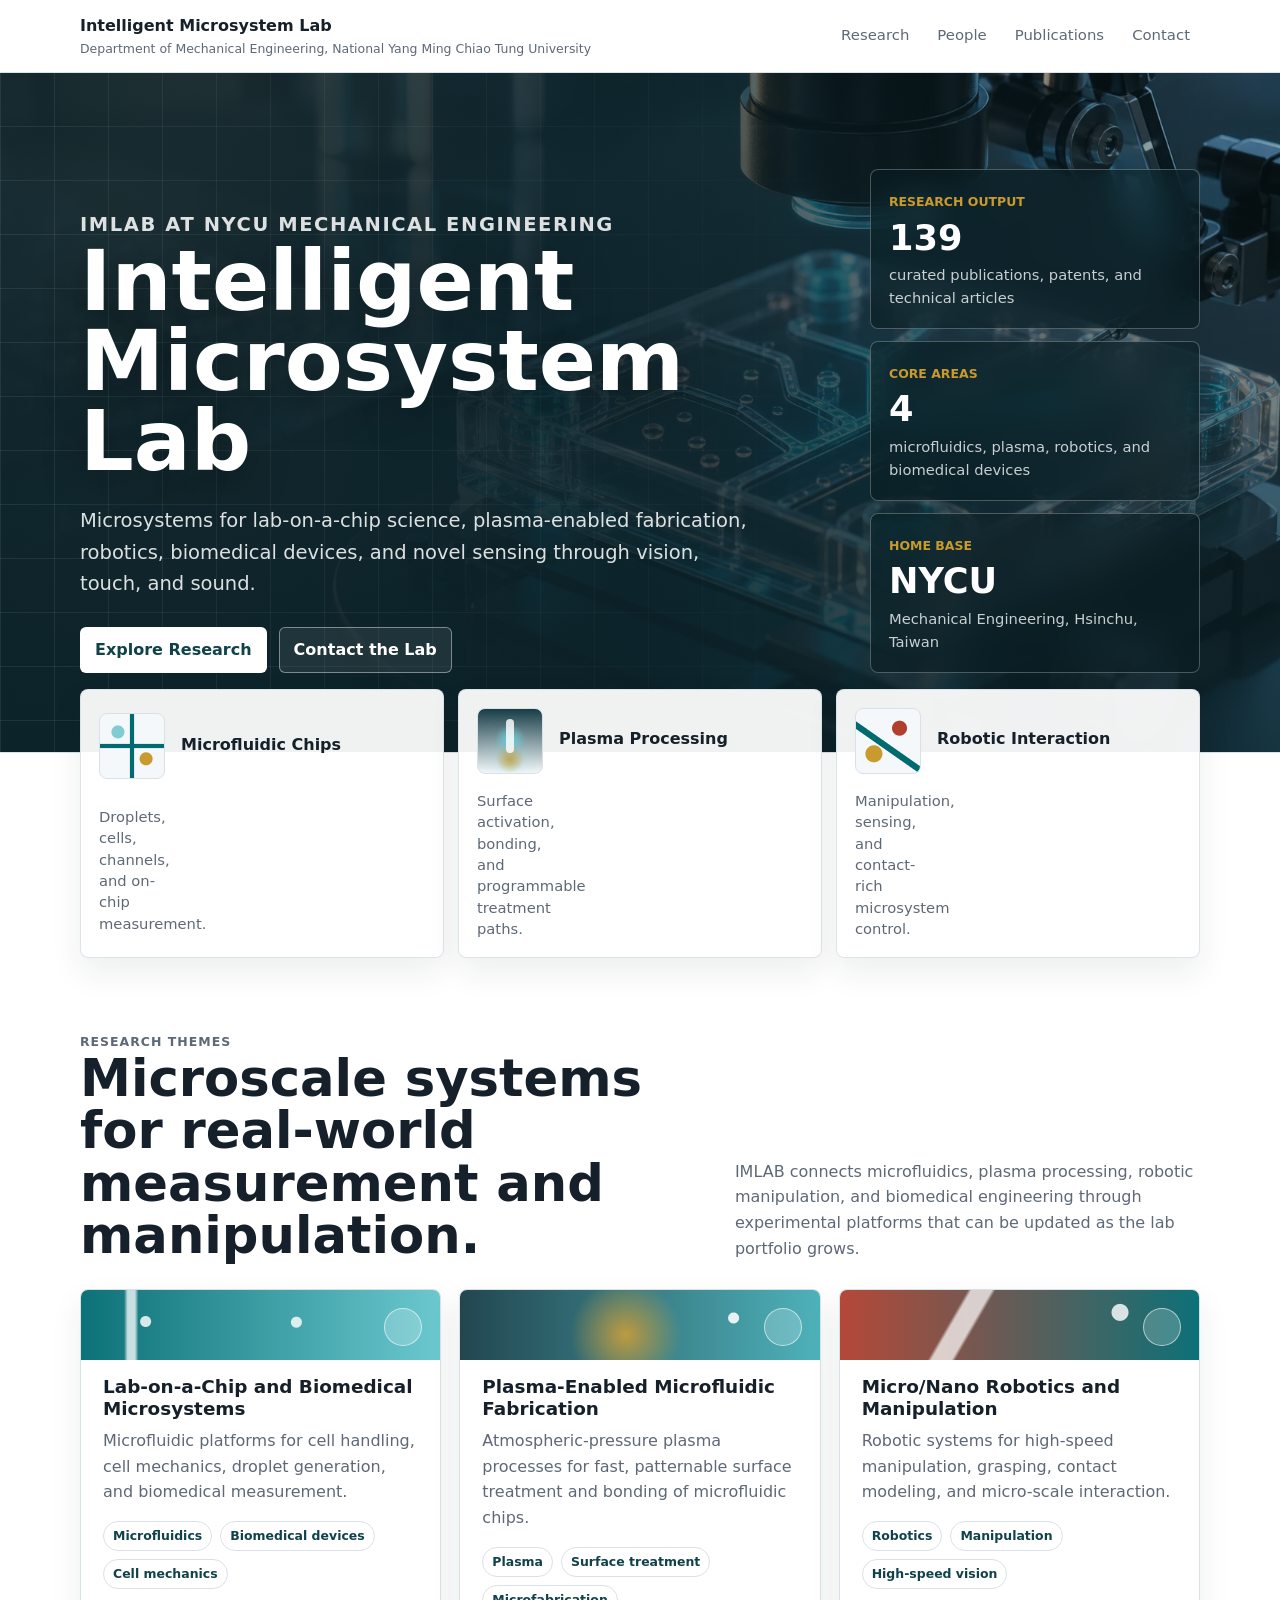
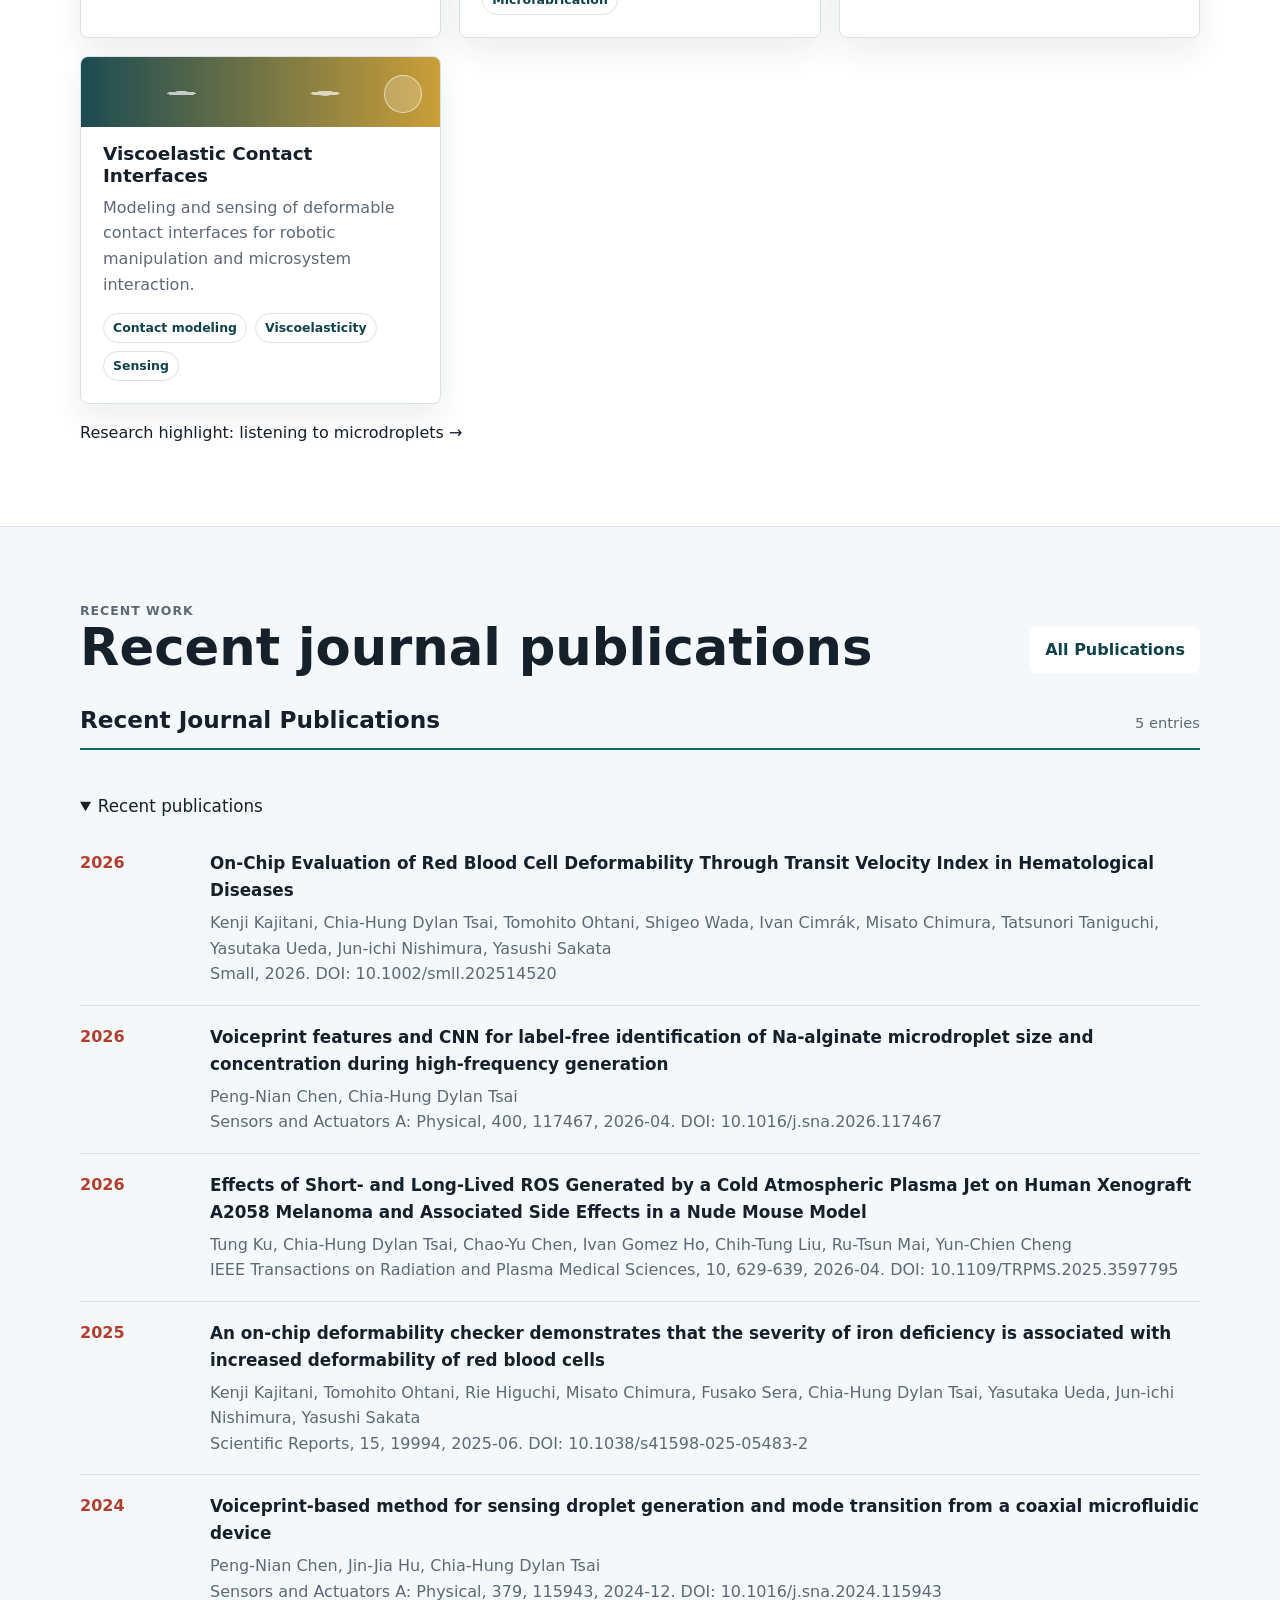
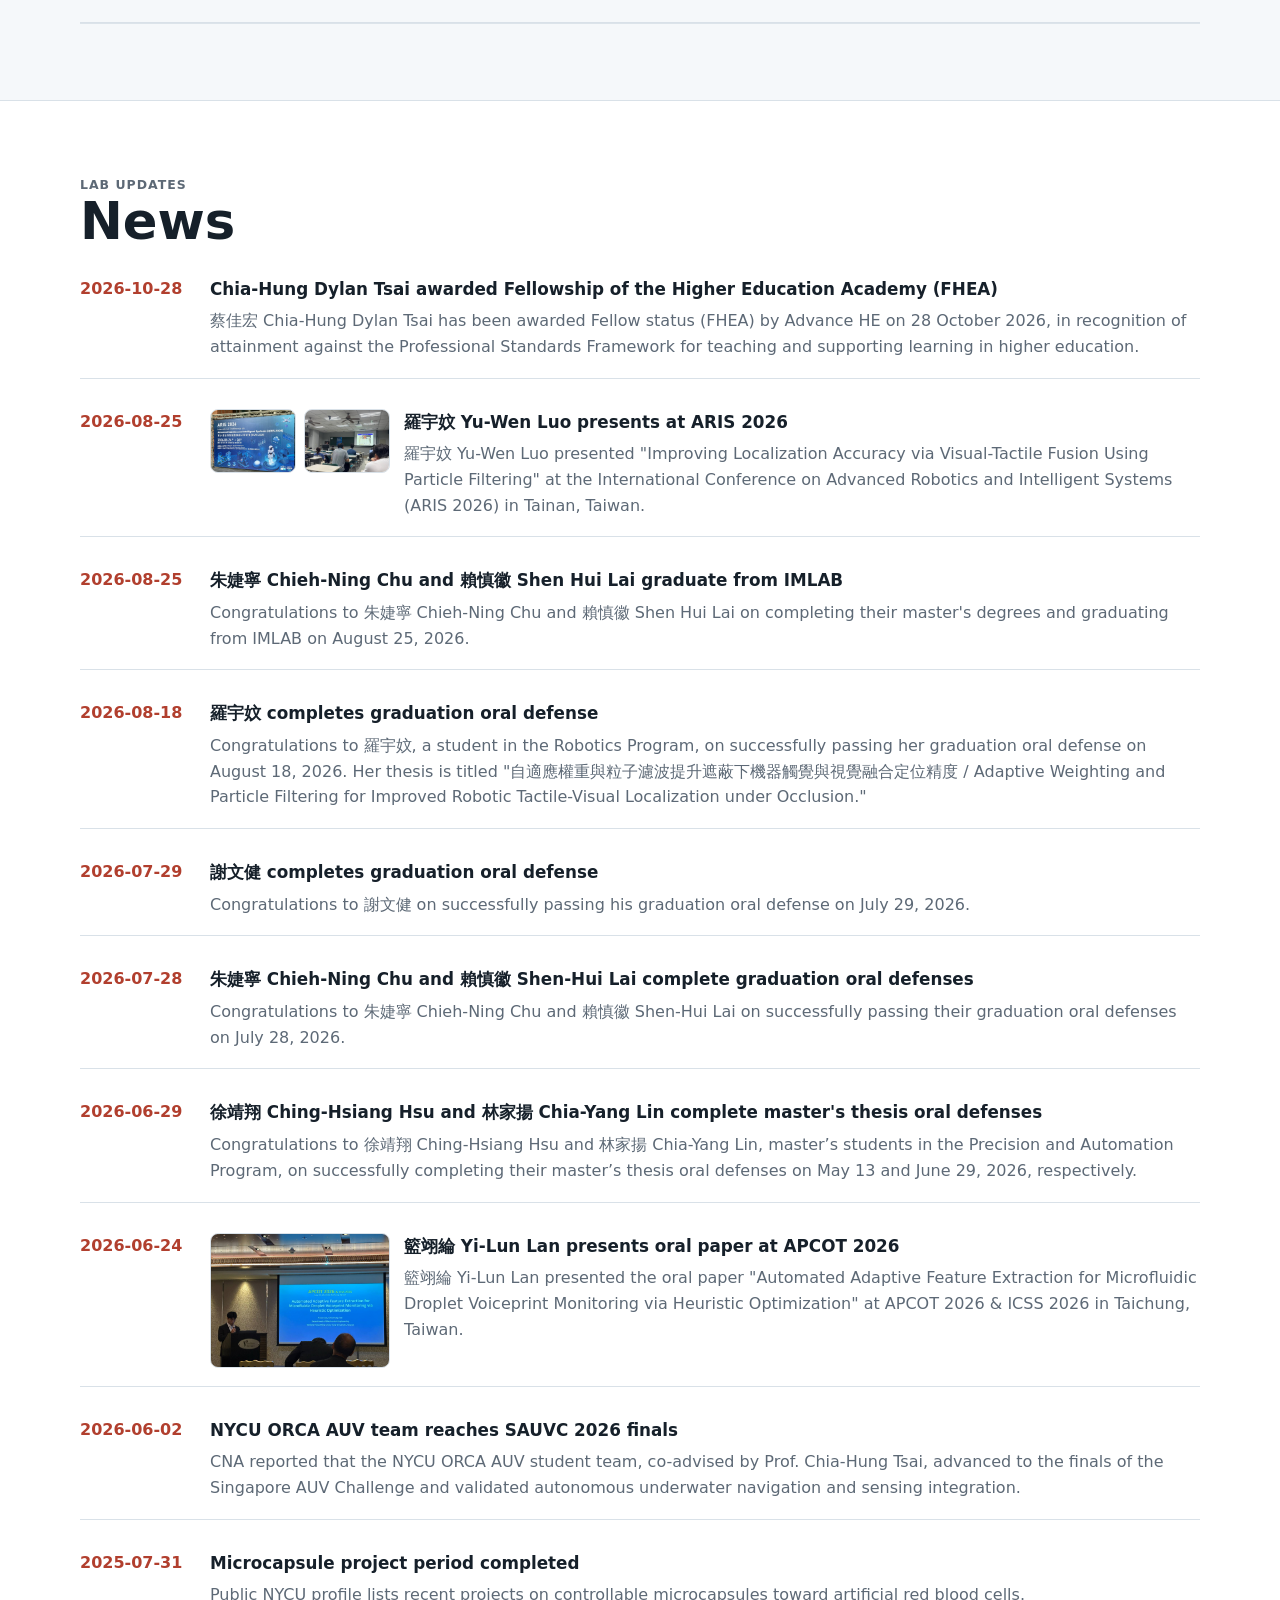
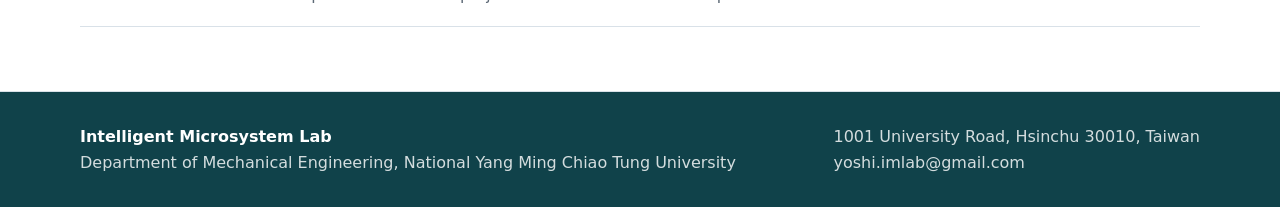
==== commit 5479ae8d: "Publish ICFD 2026 conference additions" ====
--- a/index.html
+++ b/index.html
@@ -1,4 +1,4 @@
-<!DOCTYPE html><html lang="en"> <head><meta charset="UTF-8"><meta name="description" content="Explore IMLAB at NYCU: microfluidics, plasma-enabled fabrication, biomedical microsystems, and sensing for robotic interaction."><link rel="canonical" href="https://imlab-nycu.github.io/"><meta property="og:type" content="website"><meta property="og:site_name" content="Intelligent Microsystem Lab"><meta property="og:title" content="Intelligent Microsystem Lab | NYCU"><meta property="og:description" content="Explore IMLAB at NYCU: microfluidics, plasma-enabled fabrication, biomedical microsystems, and sensing for robotic interaction."><meta property="og:url" content="https://imlab-nycu.github.io/"><meta property="og:image" content="https://imlab-nycu.github.io/images/imlab-share.png"><meta property="og:image:width" content="1200"><meta property="og:image:height" content="630"><meta property="og:image:alt" content="IMLAB at NYCU — Microfluidics, Plasma, Robotics"><meta name="twitter:card" content="summary_large_image"><meta name="twitter:image" content="https://imlab-nycu.github.io/images/imlab-share.png"><script type="application/ld+json">{"@context":"https://schema.org","@graph":[{"@type":"Organization","@id":"https://imlab-nycu.github.io/#lab","name":"Intelligent Microsystem Lab","alternateName":"IMLAB","url":"https://imlab-nycu.github.io/","parentOrganization":{"@type":"CollegeOrUniversity","name":"National Yang Ming Chiao Tung University","url":"https://www.nycu.edu.tw/"}},{"@type":"Person","@id":"https://dylantsai.web.nycu.edu.tw/#person","name":"Chia-Hung Dylan Tsai","alternateName":"蔡佳宏","url":"https://dylantsai.web.nycu.edu.tw/","jobTitle":"Associate Professor","affiliation":{"@type":"CollegeOrUniversity","name":"National Yang Ming Chiao Tung University"},"sameAs":["https://orcid.org/0000-0002-8840-3984","https://scholar.google.com/citations?hl=en&user=gZ44feUAAAAJ"],"memberOf":{"@id":"https://imlab-nycu.github.io/#lab"}}]}</script><meta name="viewport" content="width=device-width, initial-scale=1.0"><title>Intelligent Microsystem Lab | NYCU</title><link rel="stylesheet" href="/assets/BaseLayout.DMJ_rRu-.css"></head> <body> <div class="site-shell"> <header class="topbar"> <nav class="nav" aria-label="Main navigation"> <a class="brand" href="/"> <strong>Intelligent Microsystem Lab</strong> <span>Department of Mechanical Engineering, National Yang Ming Chiao Tung University</span> </a> <div class="nav-links"> <a href="/research/"> Research </a><a href="/people/"> People </a><a href="/publications/"> Publications </a><a href="/contact/"> Contact </a> </div> </nav> </header> <main>  <section class="hero" style="--hero-image: url('/images/microsystem-hero.webp')"> <div class="hero-inner"> <div> <p class="hero-kicker">IMLAB at NYCU Mechanical Engineering</p> <h1>Intelligent Microsystem Lab</h1> <p>Microsystems for lab-on-a-chip science, plasma-enabled fabrication, robotics, biomedical devices, and novel sensing through vision, touch, and sound.</p> <div class="hero-actions"> <a class="button primary" href="/research/">Explore Research</a> <a class="button secondary" href="/contact/">Contact the Lab</a> </div> </div> <aside class="hero-panel" aria-label="Lab snapshot"> <div> <span>Research Output</span> <strong>137</strong> <p>curated publications, patents, and technical articles</p> </div> <div> <span>Core Areas</span> <strong>4</strong> <p>microfluidics, plasma, robotics, and biomedical devices</p> </div> <div> <span>Home Base</span> <strong>NYCU</strong> <p>Mechanical Engineering, Hsinchu, Taiwan</p> </div> </aside> </div> </section> <section class="visual-strip" aria-label="Lab platform overview"> <div class="visual-strip-inner"> <article> <span class="visual-icon channels" aria-hidden="true"></span> <h2>Microfluidic Chips</h2> <p>Droplets, cells, channels, and on-chip measurement.</p> </article> <article> <span class="visual-icon plasma" aria-hidden="true"></span> <h2>Plasma Processing</h2> <p>Surface activation, bonding, and programmable treatment paths.</p> </article> <article> <span class="visual-icon robotics" aria-hidden="true"></span> <h2>Robotic Interaction</h2> <p>Manipulation, sensing, and contact-rich microsystem control.</p> </article> </div> </section> <section class="section"> <div class="section-header"> <div> <p class="section-kicker">Research Themes</p> <h2>Microscale systems for real-world measurement and manipulation.</h2> </div> <p>
+<!DOCTYPE html><html lang="en"> <head><meta charset="UTF-8"><meta name="description" content="Explore IMLAB at NYCU: microfluidics, plasma-enabled fabrication, biomedical microsystems, and sensing for robotic interaction."><link rel="canonical" href="https://imlab-nycu.github.io/"><meta property="og:type" content="website"><meta property="og:site_name" content="Intelligent Microsystem Lab"><meta property="og:title" content="Intelligent Microsystem Lab | NYCU"><meta property="og:description" content="Explore IMLAB at NYCU: microfluidics, plasma-enabled fabrication, biomedical microsystems, and sensing for robotic interaction."><meta property="og:url" content="https://imlab-nycu.github.io/"><meta property="og:image" content="https://imlab-nycu.github.io/images/imlab-share.png"><meta property="og:image:width" content="1200"><meta property="og:image:height" content="630"><meta property="og:image:alt" content="IMLAB at NYCU — Microfluidics, Plasma, Robotics"><meta name="twitter:card" content="summary_large_image"><meta name="twitter:image" content="https://imlab-nycu.github.io/images/imlab-share.png"><script type="application/ld+json">{"@context":"https://schema.org","@graph":[{"@type":"Organization","@id":"https://imlab-nycu.github.io/#lab","name":"Intelligent Microsystem Lab","alternateName":"IMLAB","url":"https://imlab-nycu.github.io/","parentOrganization":{"@type":"CollegeOrUniversity","name":"National Yang Ming Chiao Tung University","url":"https://www.nycu.edu.tw/"}},{"@type":"Person","@id":"https://dylantsai.web.nycu.edu.tw/#person","name":"Chia-Hung Dylan Tsai","alternateName":"蔡佳宏","url":"https://dylantsai.web.nycu.edu.tw/","jobTitle":"Associate Professor","affiliation":{"@type":"CollegeOrUniversity","name":"National Yang Ming Chiao Tung University"},"sameAs":["https://orcid.org/0000-0002-8840-3984","https://scholar.google.com/citations?hl=en&user=gZ44feUAAAAJ"],"memberOf":{"@id":"https://imlab-nycu.github.io/#lab"}}]}</script><meta name="viewport" content="width=device-width, initial-scale=1.0"><title>Intelligent Microsystem Lab | NYCU</title><link rel="stylesheet" href="/assets/BaseLayout.DMJ_rRu-.css"></head> <body> <div class="site-shell"> <header class="topbar"> <nav class="nav" aria-label="Main navigation"> <a class="brand" href="/"> <strong>Intelligent Microsystem Lab</strong> <span>Department of Mechanical Engineering, National Yang Ming Chiao Tung University</span> </a> <div class="nav-links"> <a href="/research/"> Research </a><a href="/people/"> People </a><a href="/publications/"> Publications </a><a href="/contact/"> Contact </a> </div> </nav> </header> <main>  <section class="hero" style="--hero-image: url('/images/microsystem-hero.webp')"> <div class="hero-inner"> <div> <p class="hero-kicker">IMLAB at NYCU Mechanical Engineering</p> <h1>Intelligent Microsystem Lab</h1> <p>Microsystems for lab-on-a-chip science, plasma-enabled fabrication, robotics, biomedical devices, and novel sensing through vision, touch, and sound.</p> <div class="hero-actions"> <a class="button primary" href="/research/">Explore Research</a> <a class="button secondary" href="/contact/">Contact the Lab</a> </div> </div> <aside class="hero-panel" aria-label="Lab snapshot"> <div> <span>Research Output</span> <strong>139</strong> <p>curated publications, patents, and technical articles</p> </div> <div> <span>Core Areas</span> <strong>4</strong> <p>microfluidics, plasma, robotics, and biomedical devices</p> </div> <div> <span>Home Base</span> <strong>NYCU</strong> <p>Mechanical Engineering, Hsinchu, Taiwan</p> </div> </aside> </div> </section> <section class="visual-strip" aria-label="Lab platform overview"> <div class="visual-strip-inner"> <article> <span class="visual-icon channels" aria-hidden="true"></span> <h2>Microfluidic Chips</h2> <p>Droplets, cells, channels, and on-chip measurement.</p> </article> <article> <span class="visual-icon plasma" aria-hidden="true"></span> <h2>Plasma Processing</h2> <p>Surface activation, bonding, and programmable treatment paths.</p> </article> <article> <span class="visual-icon robotics" aria-hidden="true"></span> <h2>Robotic Interaction</h2> <p>Manipulation, sensing, and contact-rich microsystem control.</p> </article> </div> </section> <section class="section"> <div class="section-header"> <div> <p class="section-kicker">Research Themes</p> <h2>Microscale systems for real-world measurement and manipulation.</h2> </div> <p>
 IMLAB connects microfluidics, plasma processing, robotic manipulation, and
         biomedical engineering through experimental platforms that can be updated as
         the lab portfolio grows.
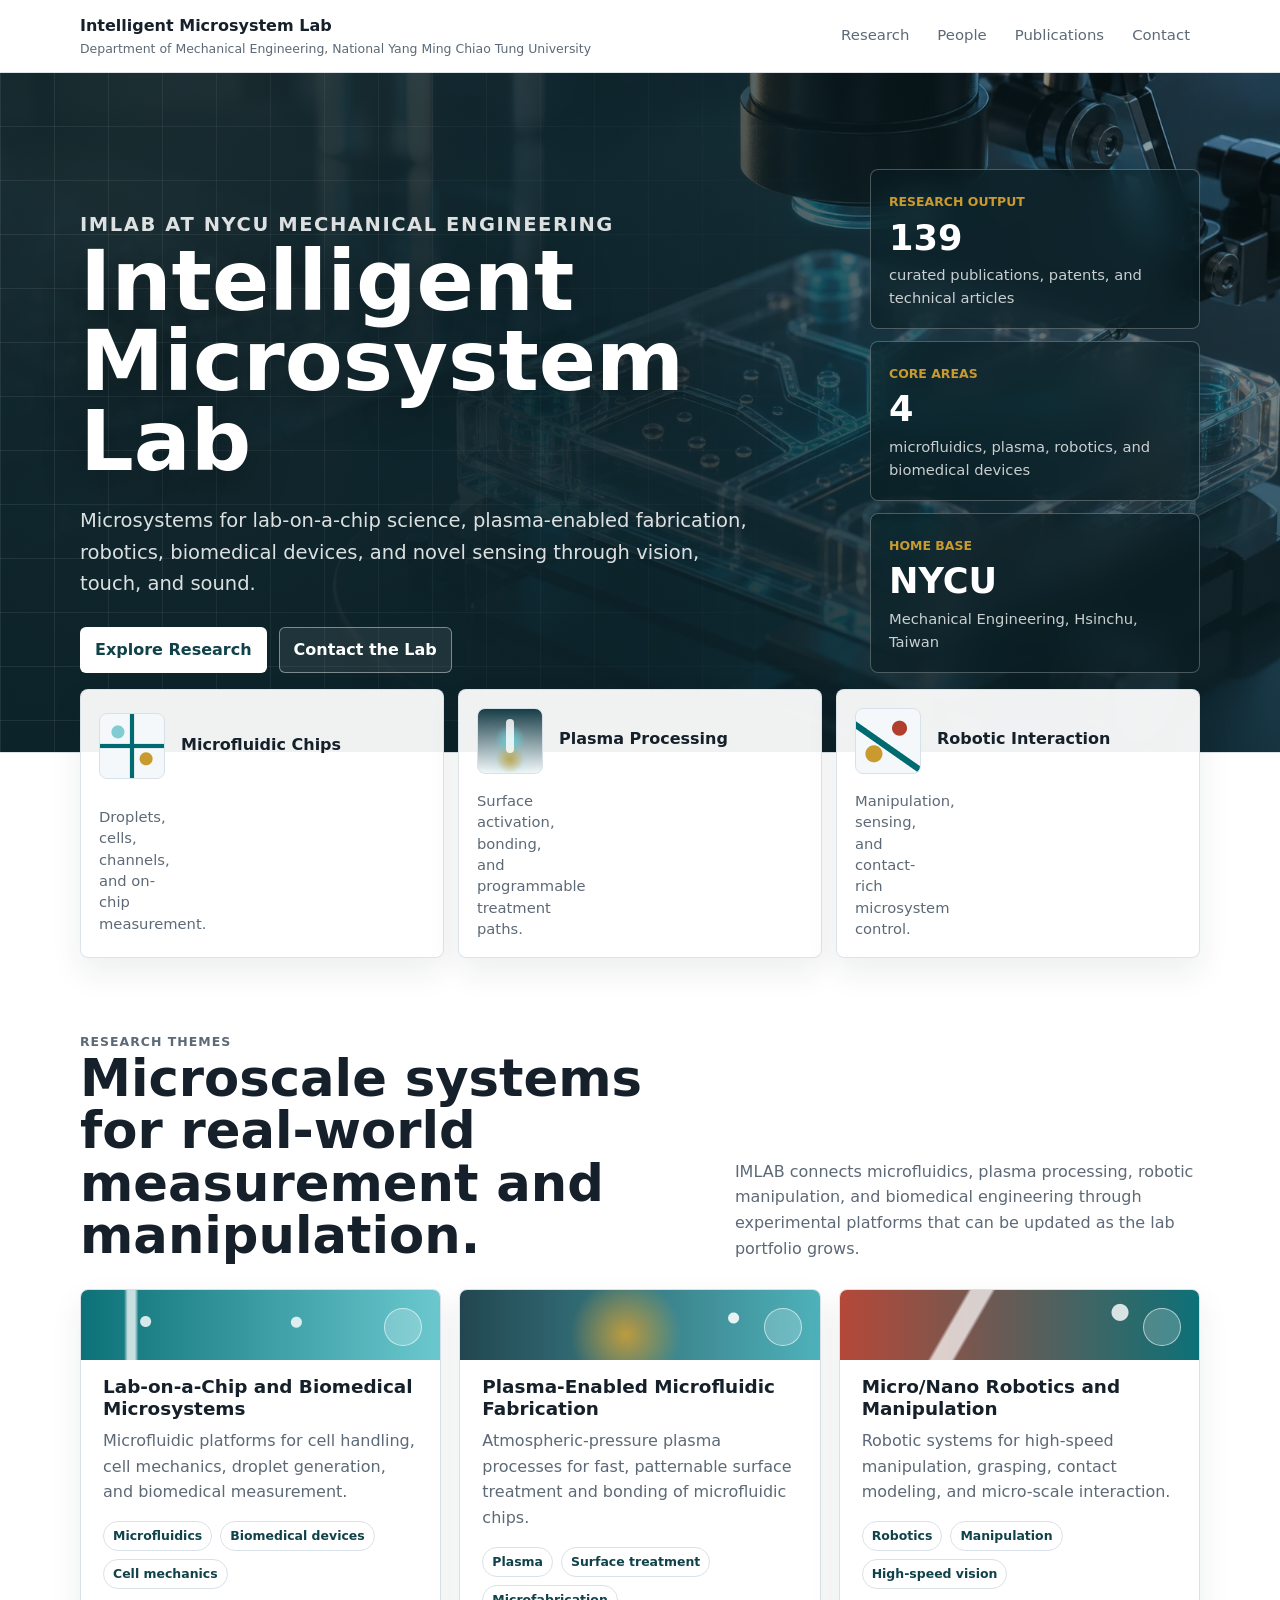
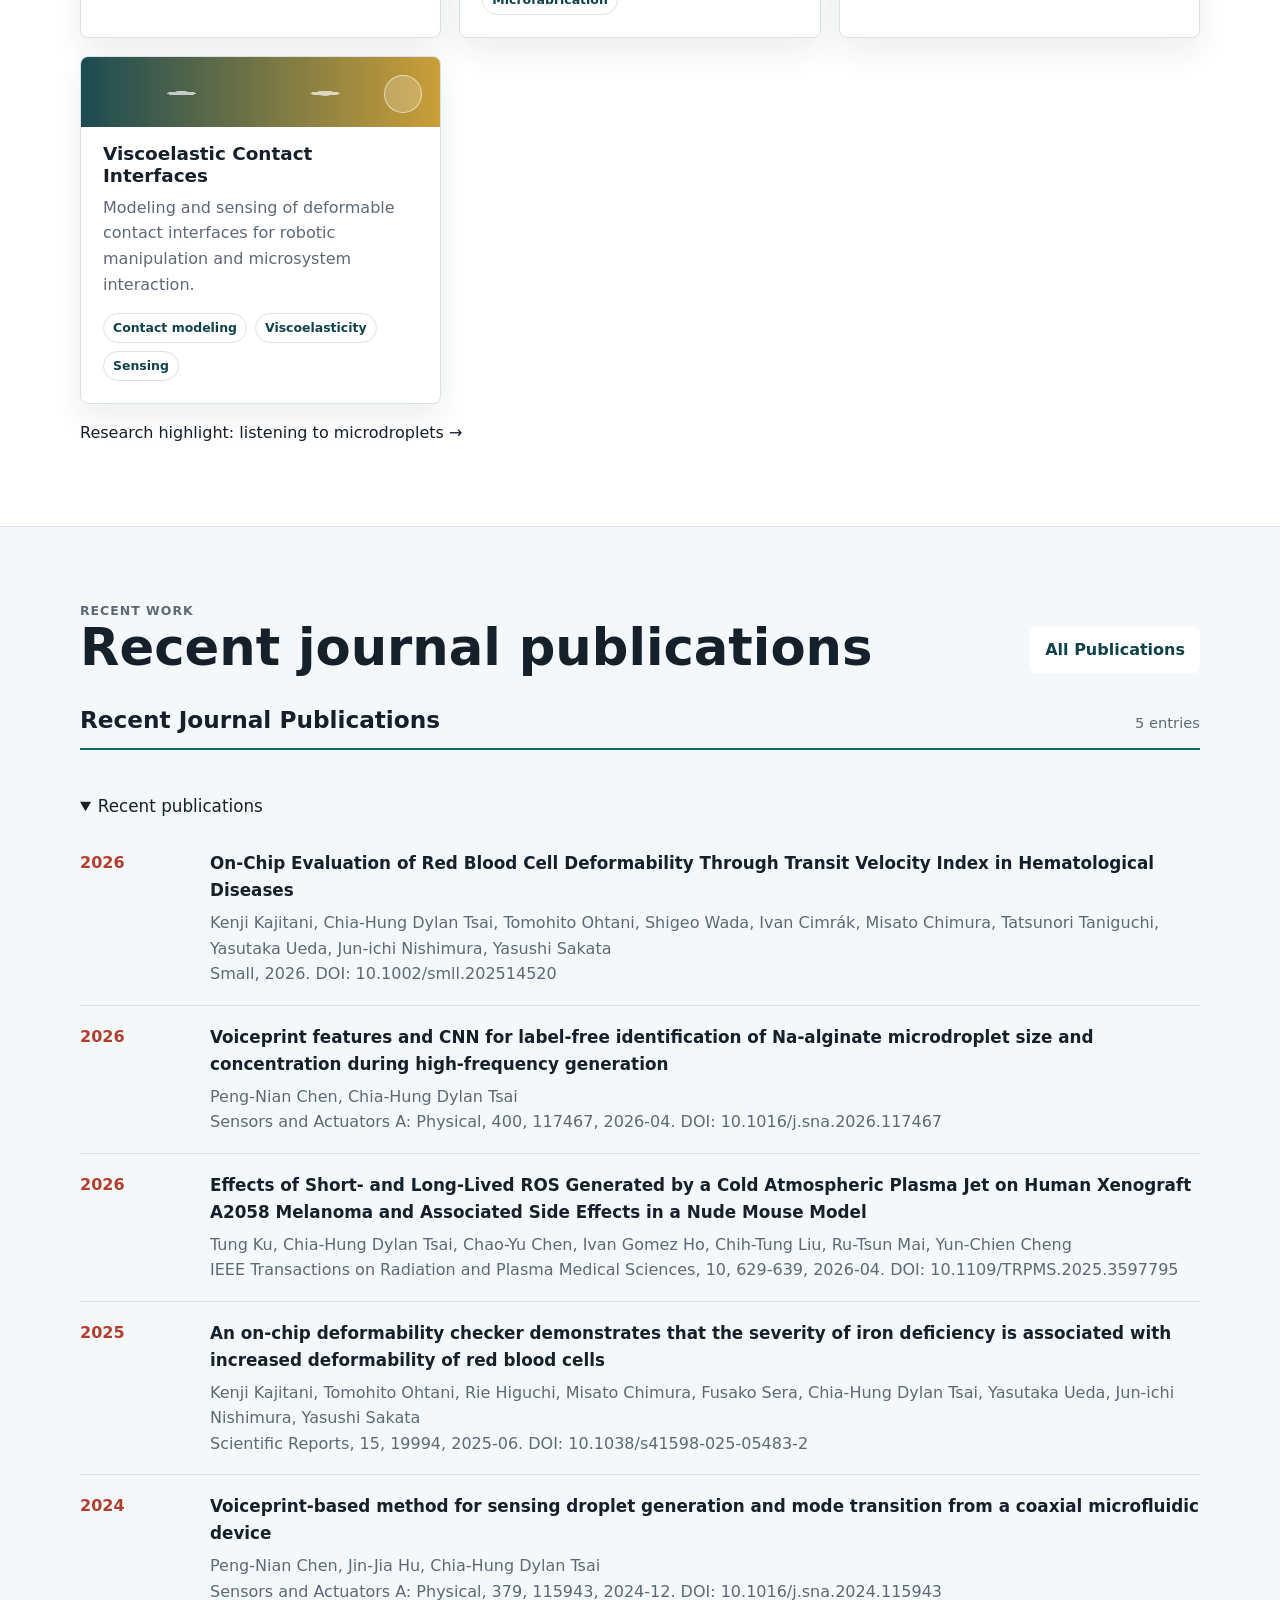
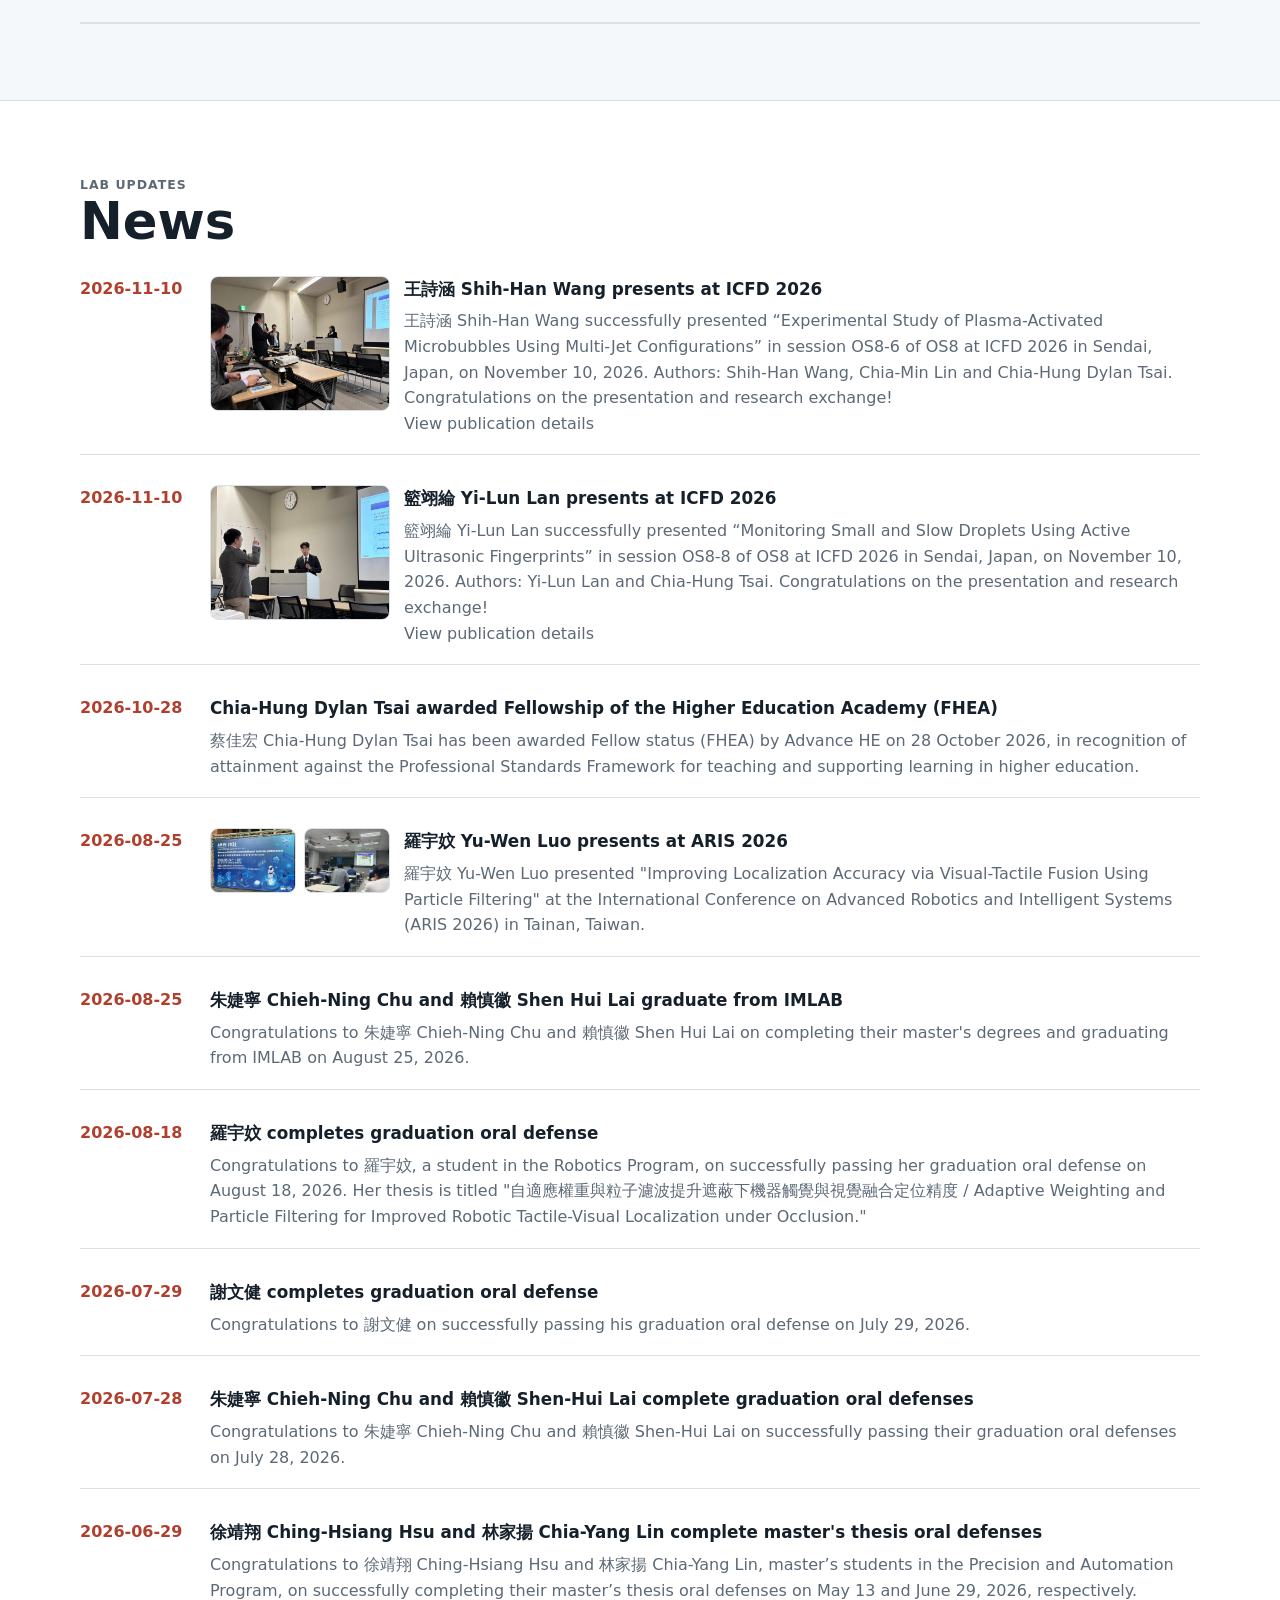
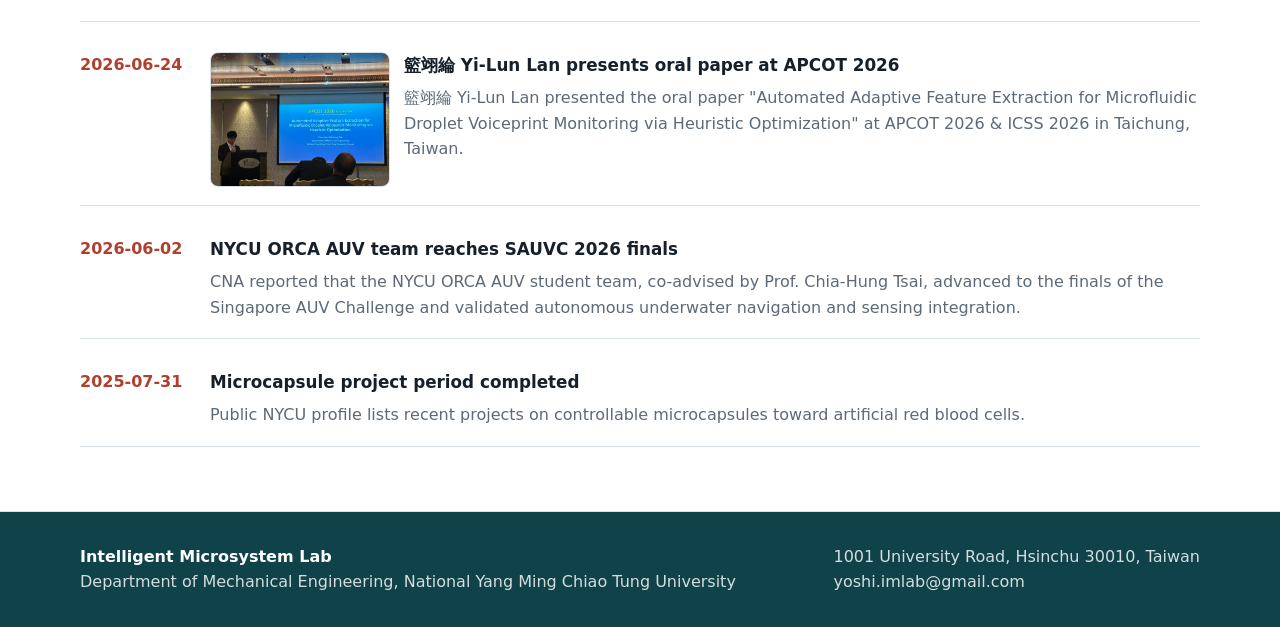
==== commit c13b26a5: "Website update" ====
--- a/index.html
+++ b/index.html
@@ -2,4 +2,4 @@
 IMLAB connects microfluidics, plasma processing, robotic manipulation, and
         biomedical engineering through experimental platforms that can be updated as
         the lab portfolio grows.
-</p> </div> <div class="grid"> <article class="card project-card project-card-1"> <div class="project-mark" aria-hidden="true"></div> <h3>Lab-on-a-Chip and Biomedical Microsystems</h3> <p>Microfluidic platforms for cell handling, cell mechanics, droplet generation, and biomedical measurement.</p> <div class="tags"> <span class="tag">Microfluidics</span><span class="tag">Biomedical devices</span><span class="tag">Cell mechanics</span> </div> </article><article class="card project-card project-card-2"> <div class="project-mark" aria-hidden="true"></div> <h3>Plasma-Enabled Microfluidic Fabrication</h3> <p>Atmospheric-pressure plasma processes for fast, patternable surface treatment and bonding of microfluidic chips.</p> <div class="tags"> <span class="tag">Plasma</span><span class="tag">Surface treatment</span><span class="tag">Microfabrication</span> </div> </article><article class="card project-card project-card-3"> <div class="project-mark" aria-hidden="true"></div> <h3>Micro/Nano Robotics and Manipulation</h3> <p>Robotic systems for high-speed manipulation, grasping, contact modeling, and micro-scale interaction.</p> <div class="tags"> <span class="tag">Robotics</span><span class="tag">Manipulation</span><span class="tag">High-speed vision</span> </div> </article><article class="card project-card project-card-4"> <div class="project-mark" aria-hidden="true"></div> <h3>Viscoelastic Contact Interfaces</h3> <p>Modeling and sensing of deformable contact interfaces for robotic manipulation and microsystem interaction.</p> <div class="tags"> <span class="tag">Contact modeling</span><span class="tag">Viscoelasticity</span><span class="tag">Sensing</span> </div> </article> </div> <p><a href="/research/#microdroplet-acoustic-sensing">Research highlight: listening to microdroplets →</a></p> </section> <section class="band"> <div class="section"> <div class="section-header"> <div> <p class="section-kicker">Recent Work</p> <h2>Recent journal publications</h2> </div> <a class="button primary" href="/publications/">All Publications</a> </div> <div class="publication-groups">  <section class="publication-section active" id="panel-recent-journal-publications"> <div class="publication-section-header"> <h2>Recent Journal Publications</h2> <span>5 entries</span> </div> <div class="pub-list"> <details open> <summary>Recent publications</summary> <article class="pub-item"> <div class="year">2026</div> <div> <h3> <a href="https://doi.org/10.1002/smll.202514520">On-Chip Evaluation of Red Blood Cell Deformability Through Transit Velocity Index in Hematological Diseases</a> </h3> <p>Kenji Kajitani, Chia-Hung Dylan Tsai, Tomohito Ohtani, Shigeo Wada, Ivan Cimrák, Misato Chimura, Tatsunori Taniguchi, Yasutaka Ueda, Jun-ichi Nishimura, Yasushi Sakata</p> <p>Small, 2026. DOI: 10.1002/smll.202514520</p>  </div> </article><article class="pub-item"> <div class="year">2026</div> <div> <h3> <a href="https://doi.org/10.1016/j.sna.2026.117467">Voiceprint features and CNN for label-free identification of Na-alginate microdroplet size and concentration during high-frequency generation</a> </h3> <p>Peng-Nian Chen, Chia-Hung Dylan Tsai</p> <p>Sensors and Actuators A: Physical, 400, 117467, 2026-04. DOI: 10.1016/j.sna.2026.117467</p>  </div> </article><article class="pub-item"> <div class="year">2026</div> <div> <h3> <a href="https://doi.org/10.1109/TRPMS.2025.3597795">Effects of Short- and Long-Lived ROS Generated by a Cold Atmospheric Plasma Jet on Human Xenograft A2058 Melanoma and Associated Side Effects in a Nude Mouse Model</a> </h3> <p>Tung Ku, Chia-Hung Dylan Tsai, Chao-Yu Chen, Ivan Gomez Ho, Chih-Tung Liu, Ru-Tsun Mai, Yun-Chien Cheng</p> <p>IEEE Transactions on Radiation and Plasma Medical Sciences, 10, 629-639, 2026-04. DOI: 10.1109/TRPMS.2025.3597795</p>  </div> </article><article class="pub-item"> <div class="year">2025</div> <div> <h3> <a href="https://doi.org/10.1038/s41598-025-05483-2">An on-chip deformability checker demonstrates that the severity of iron deficiency is associated with increased deformability of red blood cells</a> </h3> <p>Kenji Kajitani, Tomohito Ohtani, Rie Higuchi, Misato Chimura, Fusako Sera, Chia-Hung Dylan Tsai, Yasutaka Ueda, Jun-ichi Nishimura, Yasushi Sakata</p> <p>Scientific Reports, 15, 19994, 2025-06. DOI: 10.1038/s41598-025-05483-2</p>  </div> </article><article class="pub-item"> <div class="year">2024</div> <div> <h3> <a href="https://doi.org/10.1016/j.sna.2024.115943">Voiceprint-based method for sensing droplet generation and mode transition from a coaxial microfluidic device</a> </h3> <p>Peng-Nian Chen, Jin-Jia Hu, Chia-Hung Dylan Tsai</p> <p>Sensors and Actuators A: Physical, 379, 115943, 2024-12. DOI: 10.1016/j.sna.2024.115943</p>  </div> </article> </details> </div> </section> </div>  </div> </section> <section class="section"> <div class="section-header"> <div> <p class="section-kicker">Lab Updates</p> <h2>News</h2> </div> </div> <div class="news-list"> <article class="news-item"> <div class="date">2026-10-28</div> <div class="news-content ">  <div> <h3> Chia-Hung Dylan Tsai awarded Fellowship of the Higher Education Academy (FHEA) </h3> <p>蔡佳宏 Chia-Hung Dylan Tsai has been awarded Fellow status (FHEA) by Advance HE on 28 October 2026, in recognition of attainment against the Professional Standards Framework for teaching and supporting learning in higher education.</p> </div> </div> </article><article class="news-item"> <div class="date">2026-08-25</div> <div class="news-content has-image"> <div class="news-gallery multiple"> <img class="news-image" src="/images/news/aris-2026-yu-wen-luo-conference-sign.jpg" alt="ARIS 2026 conference sign at National Cheng Kung University"><img class="news-image" src="/images/news/aris-2026-yu-wen-luo-presentation.jpg" alt="羅宇妏 Yu-Wen Luo presenting at ARIS 2026"> </div> <div> <h3> <a href="https://aris2026.ncku.edu.tw/" target="_blank" rel="noreferrer">羅宇妏 Yu-Wen Luo presents at ARIS 2026</a> </h3> <p>羅宇妏 Yu-Wen Luo presented &quot;Improving Localization Accuracy via Visual-Tactile Fusion Using Particle Filtering&quot; at the International Conference on Advanced Robotics and Intelligent Systems (ARIS 2026) in Tainan, Taiwan.</p> </div> </div> </article><article class="news-item"> <div class="date">2026-08-25</div> <div class="news-content ">  <div> <h3> 朱婕寧 Chieh-Ning Chu and 賴慎徽 Shen Hui Lai graduate from IMLAB </h3> <p>Congratulations to 朱婕寧 Chieh-Ning Chu and 賴慎徽 Shen Hui Lai on completing their master&#39;s degrees and graduating from IMLAB on August 25, 2026.</p> </div> </div> </article><article class="news-item"> <div class="date">2026-08-18</div> <div class="news-content ">  <div> <h3> 羅宇妏 completes graduation oral defense </h3> <p>Congratulations to 羅宇妏, a student in the Robotics Program, on successfully passing her graduation oral defense on August 18, 2026. Her thesis is titled &quot;自適應權重與粒子濾波提升遮蔽下機器觸覺與視覺融合定位精度 / Adaptive Weighting and Particle Filtering for Improved Robotic Tactile-Visual Localization under Occlusion.&quot;</p> </div> </div> </article><article class="news-item"> <div class="date">2026-07-29</div> <div class="news-content ">  <div> <h3> 謝文健 completes graduation oral defense </h3> <p>Congratulations to 謝文健 on successfully passing his graduation oral defense on July 29, 2026.</p> </div> </div> </article><article class="news-item"> <div class="date">2026-07-28</div> <div class="news-content ">  <div> <h3> 朱婕寧 Chieh-Ning Chu and 賴慎徽 Shen-Hui Lai complete graduation oral defenses </h3> <p>Congratulations to 朱婕寧 Chieh-Ning Chu and 賴慎徽 Shen-Hui Lai on successfully passing their graduation oral defenses on July 28, 2026.</p> </div> </div> </article><article class="news-item"> <div class="date">2026-06-29</div> <div class="news-content ">  <div> <h3> 徐靖翔 Ching-Hsiang Hsu and 林家揚 Chia-Yang Lin complete master&#39;s thesis oral defenses </h3> <p>Congratulations to 徐靖翔 Ching-Hsiang Hsu and 林家揚 Chia-Yang Lin, master’s students in the Precision and Automation Program, on successfully completing their master’s thesis oral defenses on May 13 and June 29, 2026, respectively.</p> </div> </div> </article><article class="news-item"> <div class="date">2026-06-24</div> <div class="news-content has-image"> <div class="news-gallery "> <img class="news-image" src="/images/news/apcot-2026-yi-lun-lan-oral-presentation.jpg" alt="籃翊綸 Yi-Lun Lan presenting an oral paper at APCOT 2026 &amp; ICSS 2026"> </div> <div> <h3> 籃翊綸 Yi-Lun Lan presents oral paper at APCOT 2026 </h3> <p>籃翊綸 Yi-Lun Lan presented the oral paper &quot;Automated Adaptive Feature Extraction for Microfluidic Droplet Voiceprint Monitoring via Heuristic Optimization&quot; at APCOT 2026 &amp; ICSS 2026 in Taichung, Taiwan.</p> </div> </div> </article><article class="news-item"> <div class="date">2026-06-02</div> <div class="news-content ">  <div> <h3> <a href="https://www.cna.com.tw/news/ahel/202606020072.aspx" target="_blank" rel="noreferrer">NYCU ORCA AUV team reaches SAUVC 2026 finals</a> </h3> <p>CNA reported that the NYCU ORCA AUV student team, co-advised by Prof. Chia-Hung Tsai, advanced to the finals of the Singapore AUV Challenge and validated autonomous underwater navigation and sensing integration.</p> </div> </div> </article><article class="news-item"> <div class="date">2025-07-31</div> <div class="news-content ">  <div> <h3> Microcapsule project period completed </h3> <p>Public NYCU profile lists recent projects on controllable microcapsules toward artificial red blood cells.</p> </div> </div> </article> </div> </section>  </main> <footer class="footer"> <div class="footer-inner"> <div> <strong>Intelligent Microsystem Lab</strong> <div>Department of Mechanical Engineering, National Yang Ming Chiao Tung University</div> </div> <div> 1001 University Road, Hsinchu 30010, Taiwan<br> <a href="mailto:yoshi.imlab@gmail.com">yoshi.imlab@gmail.com</a> </div> </div> </footer> </div> <script data-goatcounter="https://imlab-nycu.goatcounter.com/count" async src="https://gc.zgo.at/count.js"></script> </body> </html>+</p> </div> <div class="grid"> <article class="card project-card project-card-1"> <div class="project-mark" aria-hidden="true"></div> <h3>Lab-on-a-Chip and Biomedical Microsystems</h3> <p>Microfluidic platforms for cell handling, cell mechanics, droplet generation, and biomedical measurement.</p> <div class="tags"> <span class="tag">Microfluidics</span><span class="tag">Biomedical devices</span><span class="tag">Cell mechanics</span> </div> </article><article class="card project-card project-card-2"> <div class="project-mark" aria-hidden="true"></div> <h3>Plasma-Enabled Microfluidic Fabrication</h3> <p>Atmospheric-pressure plasma processes for fast, patternable surface treatment and bonding of microfluidic chips.</p> <div class="tags"> <span class="tag">Plasma</span><span class="tag">Surface treatment</span><span class="tag">Microfabrication</span> </div> </article><article class="card project-card project-card-3"> <div class="project-mark" aria-hidden="true"></div> <h3>Micro/Nano Robotics and Manipulation</h3> <p>Robotic systems for high-speed manipulation, grasping, contact modeling, and micro-scale interaction.</p> <div class="tags"> <span class="tag">Robotics</span><span class="tag">Manipulation</span><span class="tag">High-speed vision</span> </div> </article><article class="card project-card project-card-4"> <div class="project-mark" aria-hidden="true"></div> <h3>Viscoelastic Contact Interfaces</h3> <p>Modeling and sensing of deformable contact interfaces for robotic manipulation and microsystem interaction.</p> <div class="tags"> <span class="tag">Contact modeling</span><span class="tag">Viscoelasticity</span><span class="tag">Sensing</span> </div> </article> </div> <p><a href="/research/#microdroplet-acoustic-sensing">Research highlight: listening to microdroplets →</a></p> </section> <section class="band"> <div class="section"> <div class="section-header"> <div> <p class="section-kicker">Recent Work</p> <h2>Recent journal publications</h2> </div> <a class="button primary" href="/publications/">All Publications</a> </div> <div class="publication-groups">  <section class="publication-section active" id="panel-recent-journal-publications"> <div class="publication-section-header"> <h2>Recent Journal Publications</h2> <span>5 entries</span> </div> <div class="pub-list"> <details open> <summary>Recent publications</summary> <article class="pub-item"> <div class="year">2026</div> <div> <h3> <a href="https://doi.org/10.1002/smll.202514520">On-Chip Evaluation of Red Blood Cell Deformability Through Transit Velocity Index in Hematological Diseases</a> </h3> <p>Kenji Kajitani, Chia-Hung Dylan Tsai, Tomohito Ohtani, Shigeo Wada, Ivan Cimrák, Misato Chimura, Tatsunori Taniguchi, Yasutaka Ueda, Jun-ichi Nishimura, Yasushi Sakata</p> <p>Small, 2026. DOI: 10.1002/smll.202514520</p>  </div> </article><article class="pub-item"> <div class="year">2026</div> <div> <h3> <a href="https://doi.org/10.1016/j.sna.2026.117467">Voiceprint features and CNN for label-free identification of Na-alginate microdroplet size and concentration during high-frequency generation</a> </h3> <p>Peng-Nian Chen, Chia-Hung Dylan Tsai</p> <p>Sensors and Actuators A: Physical, 400, 117467, 2026-04. DOI: 10.1016/j.sna.2026.117467</p>  </div> </article><article class="pub-item"> <div class="year">2026</div> <div> <h3> <a href="https://doi.org/10.1109/TRPMS.2025.3597795">Effects of Short- and Long-Lived ROS Generated by a Cold Atmospheric Plasma Jet on Human Xenograft A2058 Melanoma and Associated Side Effects in a Nude Mouse Model</a> </h3> <p>Tung Ku, Chia-Hung Dylan Tsai, Chao-Yu Chen, Ivan Gomez Ho, Chih-Tung Liu, Ru-Tsun Mai, Yun-Chien Cheng</p> <p>IEEE Transactions on Radiation and Plasma Medical Sciences, 10, 629-639, 2026-04. DOI: 10.1109/TRPMS.2025.3597795</p>  </div> </article><article class="pub-item"> <div class="year">2025</div> <div> <h3> <a href="https://doi.org/10.1038/s41598-025-05483-2">An on-chip deformability checker demonstrates that the severity of iron deficiency is associated with increased deformability of red blood cells</a> </h3> <p>Kenji Kajitani, Tomohito Ohtani, Rie Higuchi, Misato Chimura, Fusako Sera, Chia-Hung Dylan Tsai, Yasutaka Ueda, Jun-ichi Nishimura, Yasushi Sakata</p> <p>Scientific Reports, 15, 19994, 2025-06. DOI: 10.1038/s41598-025-05483-2</p>  </div> </article><article class="pub-item"> <div class="year">2024</div> <div> <h3> <a href="https://doi.org/10.1016/j.sna.2024.115943">Voiceprint-based method for sensing droplet generation and mode transition from a coaxial microfluidic device</a> </h3> <p>Peng-Nian Chen, Jin-Jia Hu, Chia-Hung Dylan Tsai</p> <p>Sensors and Actuators A: Physical, 379, 115943, 2024-12. DOI: 10.1016/j.sna.2024.115943</p>  </div> </article> </details> </div> </section> </div>  </div> </section> <section class="section"> <div class="section-header"> <div> <p class="section-kicker">Lab Updates</p> <h2>News</h2> </div> </div> <div class="news-list"> <article class="news-item"> <div class="date">2026-11-10</div> <div class="news-content has-image"> <div class="news-gallery "> <img class="news-image" src="/images/news/icfd-2026-shih-han-wang.jpg" alt="王詩涵 Shih-Han Wang during the presentation discussion at ICFD 2026"> </div> <div> <h3> <a href="https://www.ifs.tohoku.ac.jp/icfd/2026/" target="_blank" rel="noreferrer">王詩涵 Shih-Han Wang presents at ICFD 2026</a> </h3> <p>王詩涵 Shih-Han Wang successfully presented “Experimental Study of Plasma-Activated Microbubbles Using Multi-Jet Configurations” in session OS8-6 of OS8 at ICFD 2026 in Sendai, Japan, on November 10, 2026. Authors: Shih-Han Wang, Chia-Min Lin and Chia-Hung Dylan Tsai. Congratulations on the presentation and research exchange!</p> <p><a href="/publications/">View publication details</a></p> </div> </div> </article><article class="news-item"> <div class="date">2026-11-10</div> <div class="news-content has-image"> <div class="news-gallery "> <img class="news-image" src="/images/news/icfd-2026-yi-lun-lan.jpg" alt="籃翊綸 Yi-Lun Lan during the presentation discussion at ICFD 2026"> </div> <div> <h3> <a href="https://www.ifs.tohoku.ac.jp/icfd/2026/" target="_blank" rel="noreferrer">籃翊綸 Yi-Lun Lan presents at ICFD 2026</a> </h3> <p>籃翊綸 Yi-Lun Lan successfully presented “Monitoring Small and Slow Droplets Using Active Ultrasonic Fingerprints” in session OS8-8 of OS8 at ICFD 2026 in Sendai, Japan, on November 10, 2026. Authors: Yi-Lun Lan and Chia-Hung Tsai. Congratulations on the presentation and research exchange!</p> <p><a href="/publications/">View publication details</a></p> </div> </div> </article><article class="news-item"> <div class="date">2026-10-28</div> <div class="news-content ">  <div> <h3> Chia-Hung Dylan Tsai awarded Fellowship of the Higher Education Academy (FHEA) </h3> <p>蔡佳宏 Chia-Hung Dylan Tsai has been awarded Fellow status (FHEA) by Advance HE on 28 October 2026, in recognition of attainment against the Professional Standards Framework for teaching and supporting learning in higher education.</p>  </div> </div> </article><article class="news-item"> <div class="date">2026-08-25</div> <div class="news-content has-image"> <div class="news-gallery multiple"> <img class="news-image" src="/images/news/aris-2026-yu-wen-luo-conference-sign.jpg" alt="ARIS 2026 conference sign at National Cheng Kung University"><img class="news-image" src="/images/news/aris-2026-yu-wen-luo-presentation.jpg" alt="羅宇妏 Yu-Wen Luo presenting at ARIS 2026"> </div> <div> <h3> <a href="https://aris2026.ncku.edu.tw/" target="_blank" rel="noreferrer">羅宇妏 Yu-Wen Luo presents at ARIS 2026</a> </h3> <p>羅宇妏 Yu-Wen Luo presented &quot;Improving Localization Accuracy via Visual-Tactile Fusion Using Particle Filtering&quot; at the International Conference on Advanced Robotics and Intelligent Systems (ARIS 2026) in Tainan, Taiwan.</p>  </div> </div> </article><article class="news-item"> <div class="date">2026-08-25</div> <div class="news-content ">  <div> <h3> 朱婕寧 Chieh-Ning Chu and 賴慎徽 Shen Hui Lai graduate from IMLAB </h3> <p>Congratulations to 朱婕寧 Chieh-Ning Chu and 賴慎徽 Shen Hui Lai on completing their master&#39;s degrees and graduating from IMLAB on August 25, 2026.</p>  </div> </div> </article><article class="news-item"> <div class="date">2026-08-18</div> <div class="news-content ">  <div> <h3> 羅宇妏 completes graduation oral defense </h3> <p>Congratulations to 羅宇妏, a student in the Robotics Program, on successfully passing her graduation oral defense on August 18, 2026. Her thesis is titled &quot;自適應權重與粒子濾波提升遮蔽下機器觸覺與視覺融合定位精度 / Adaptive Weighting and Particle Filtering for Improved Robotic Tactile-Visual Localization under Occlusion.&quot;</p>  </div> </div> </article><article class="news-item"> <div class="date">2026-07-29</div> <div class="news-content ">  <div> <h3> 謝文健 completes graduation oral defense </h3> <p>Congratulations to 謝文健 on successfully passing his graduation oral defense on July 29, 2026.</p>  </div> </div> </article><article class="news-item"> <div class="date">2026-07-28</div> <div class="news-content ">  <div> <h3> 朱婕寧 Chieh-Ning Chu and 賴慎徽 Shen-Hui Lai complete graduation oral defenses </h3> <p>Congratulations to 朱婕寧 Chieh-Ning Chu and 賴慎徽 Shen-Hui Lai on successfully passing their graduation oral defenses on July 28, 2026.</p>  </div> </div> </article><article class="news-item"> <div class="date">2026-06-29</div> <div class="news-content ">  <div> <h3> 徐靖翔 Ching-Hsiang Hsu and 林家揚 Chia-Yang Lin complete master&#39;s thesis oral defenses </h3> <p>Congratulations to 徐靖翔 Ching-Hsiang Hsu and 林家揚 Chia-Yang Lin, master’s students in the Precision and Automation Program, on successfully completing their master’s thesis oral defenses on May 13 and June 29, 2026, respectively.</p>  </div> </div> </article><article class="news-item"> <div class="date">2026-06-24</div> <div class="news-content has-image"> <div class="news-gallery "> <img class="news-image" src="/images/news/apcot-2026-yi-lun-lan-oral-presentation.jpg" alt="籃翊綸 Yi-Lun Lan presenting an oral paper at APCOT 2026 &amp; ICSS 2026"> </div> <div> <h3> 籃翊綸 Yi-Lun Lan presents oral paper at APCOT 2026 </h3> <p>籃翊綸 Yi-Lun Lan presented the oral paper &quot;Automated Adaptive Feature Extraction for Microfluidic Droplet Voiceprint Monitoring via Heuristic Optimization&quot; at APCOT 2026 &amp; ICSS 2026 in Taichung, Taiwan.</p>  </div> </div> </article><article class="news-item"> <div class="date">2026-06-02</div> <div class="news-content ">  <div> <h3> <a href="https://www.cna.com.tw/news/ahel/202606020072.aspx" target="_blank" rel="noreferrer">NYCU ORCA AUV team reaches SAUVC 2026 finals</a> </h3> <p>CNA reported that the NYCU ORCA AUV student team, co-advised by Prof. Chia-Hung Tsai, advanced to the finals of the Singapore AUV Challenge and validated autonomous underwater navigation and sensing integration.</p>  </div> </div> </article><article class="news-item"> <div class="date">2025-07-31</div> <div class="news-content ">  <div> <h3> Microcapsule project period completed </h3> <p>Public NYCU profile lists recent projects on controllable microcapsules toward artificial red blood cells.</p>  </div> </div> </article> </div> </section>  </main> <footer class="footer"> <div class="footer-inner"> <div> <strong>Intelligent Microsystem Lab</strong> <div>Department of Mechanical Engineering, National Yang Ming Chiao Tung University</div> </div> <div> 1001 University Road, Hsinchu 30010, Taiwan<br> <a href="mailto:yoshi.imlab@gmail.com">yoshi.imlab@gmail.com</a> </div> </div> </footer> </div> <script data-goatcounter="https://imlab-nycu.goatcounter.com/count" async src="https://gc.zgo.at/count.js"></script> </body> </html>
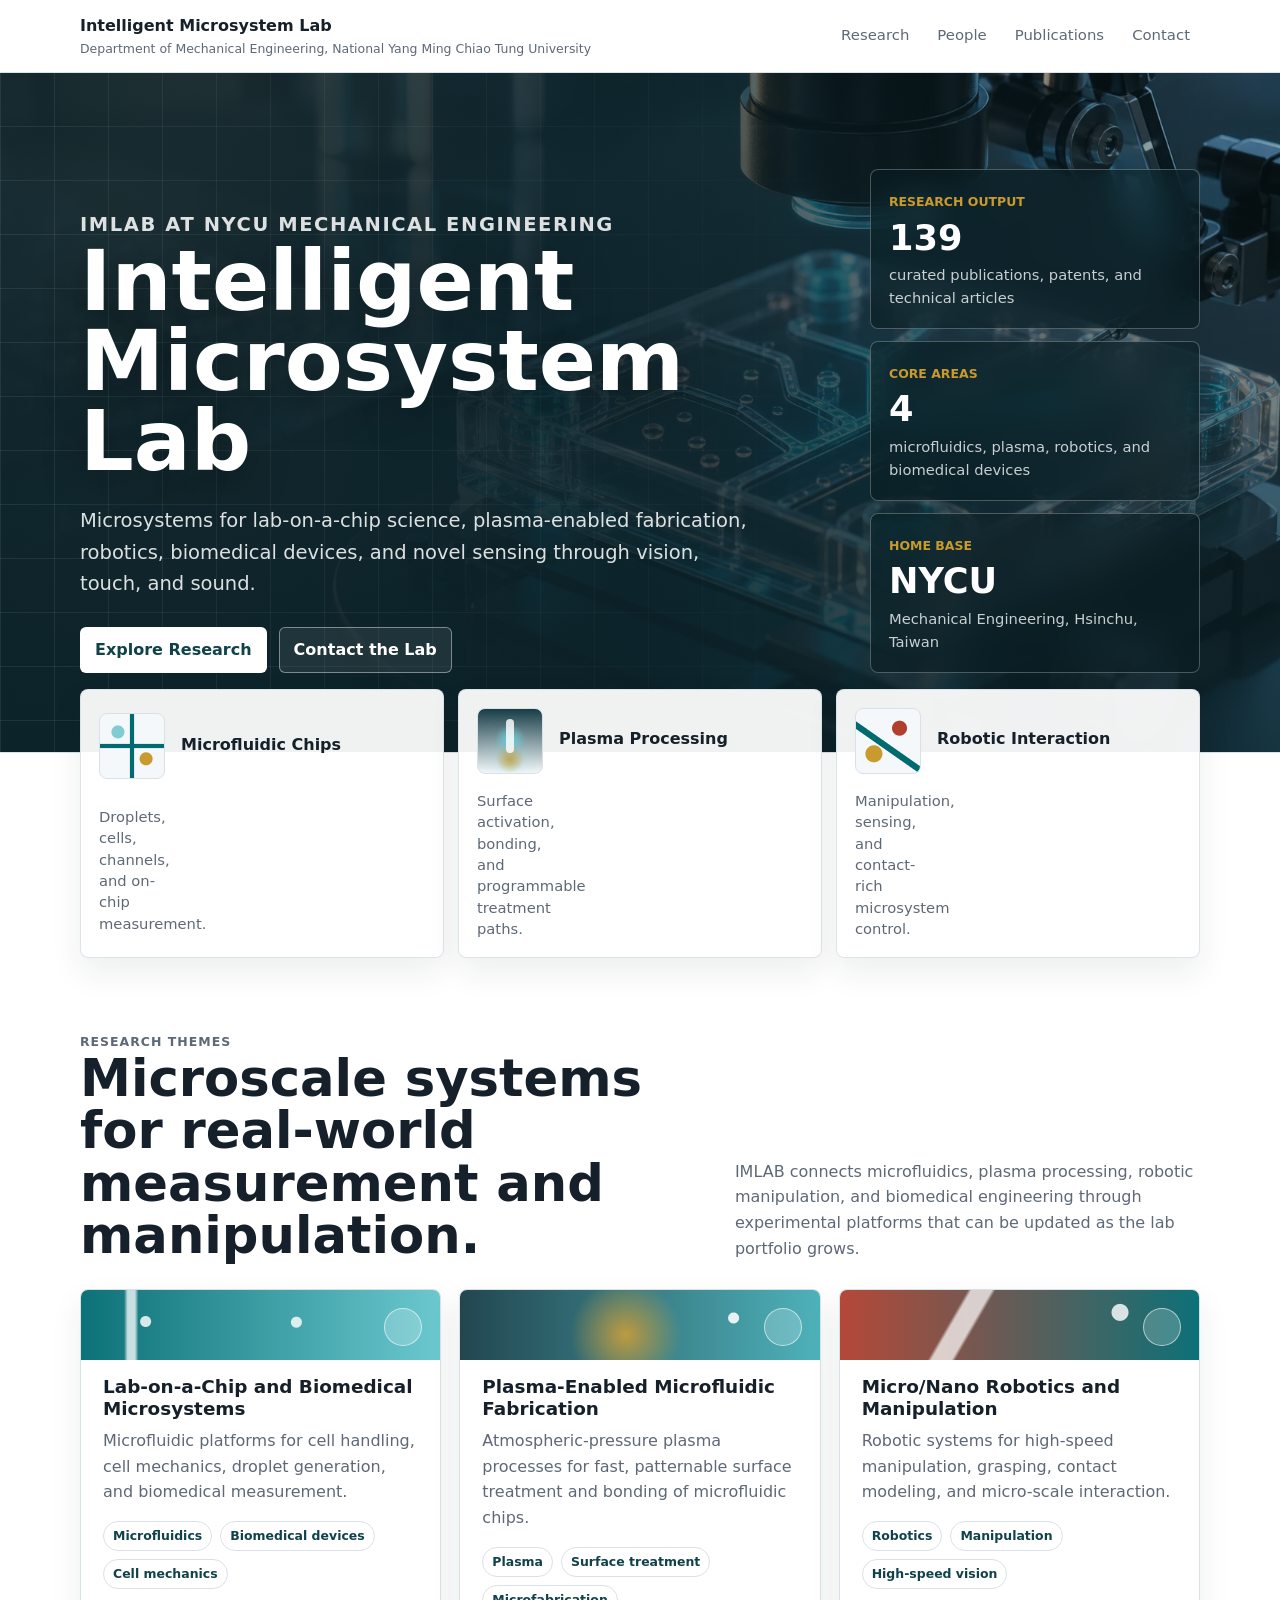
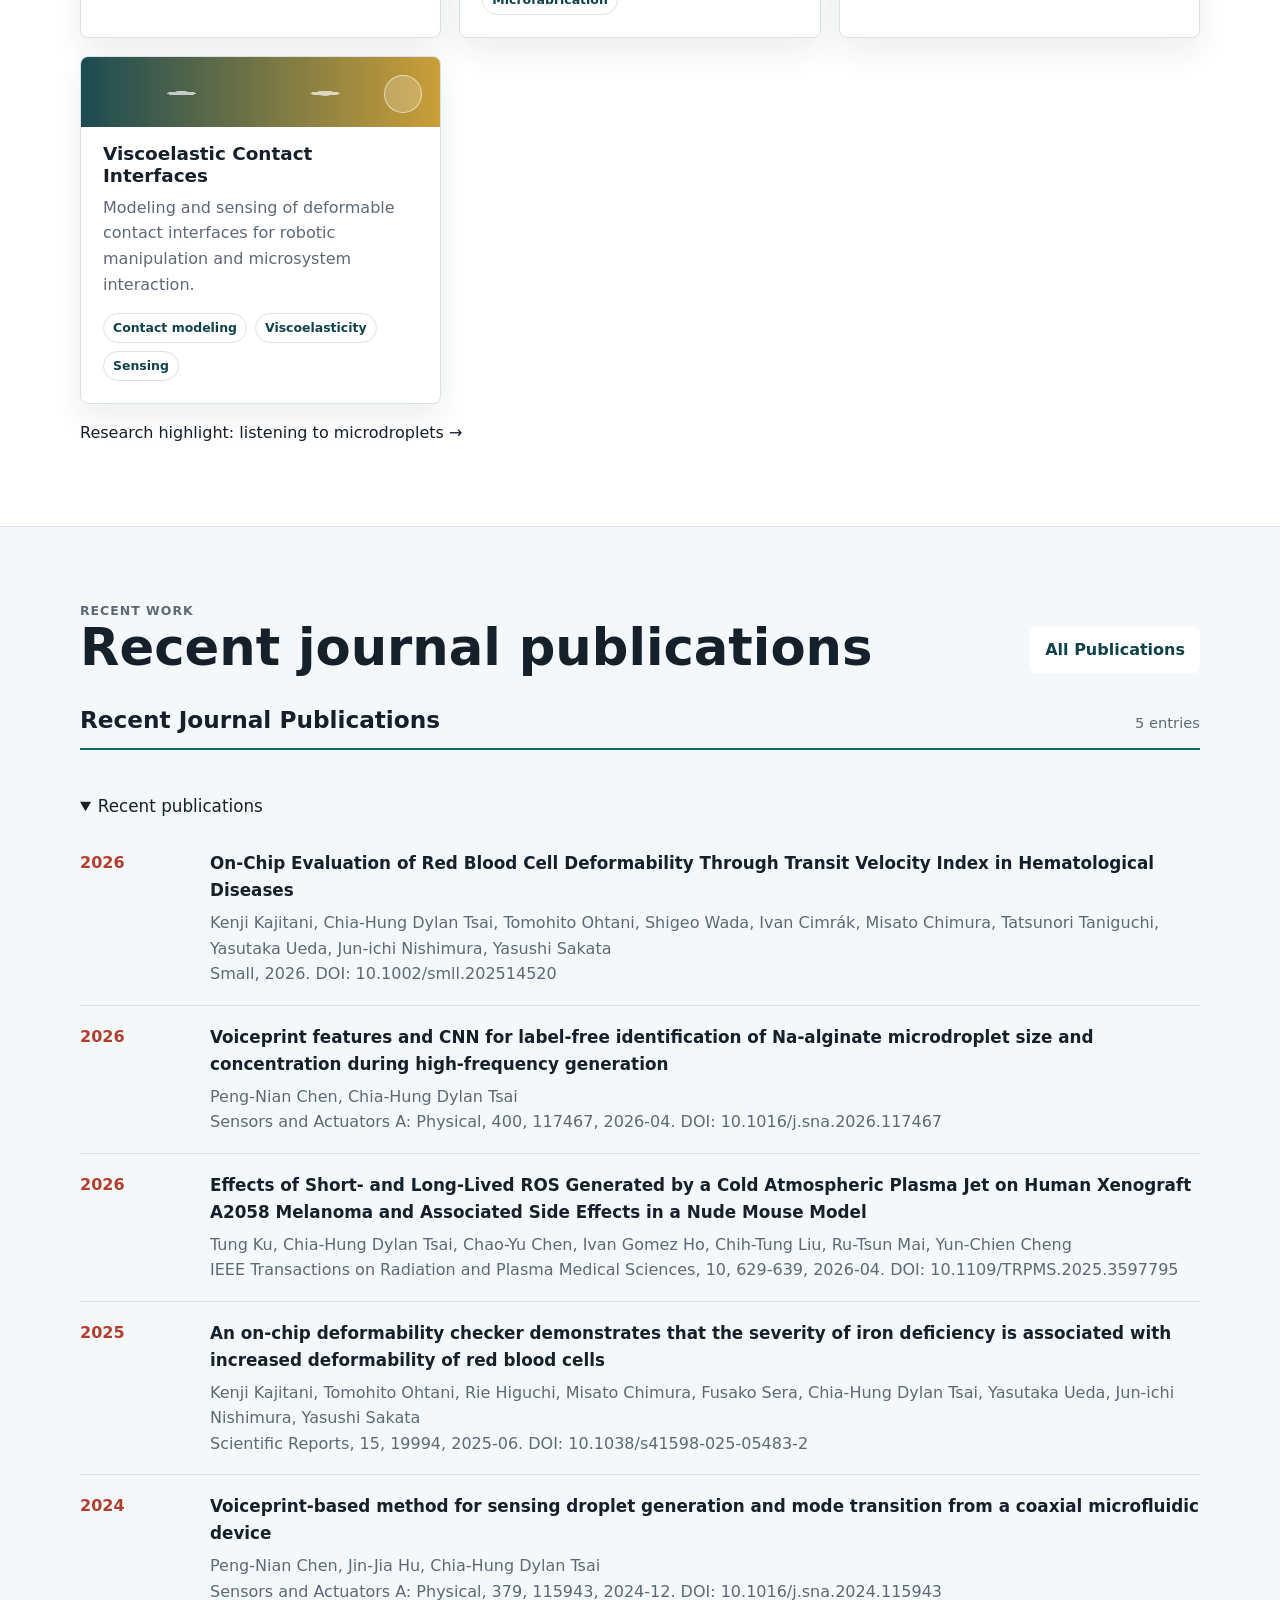
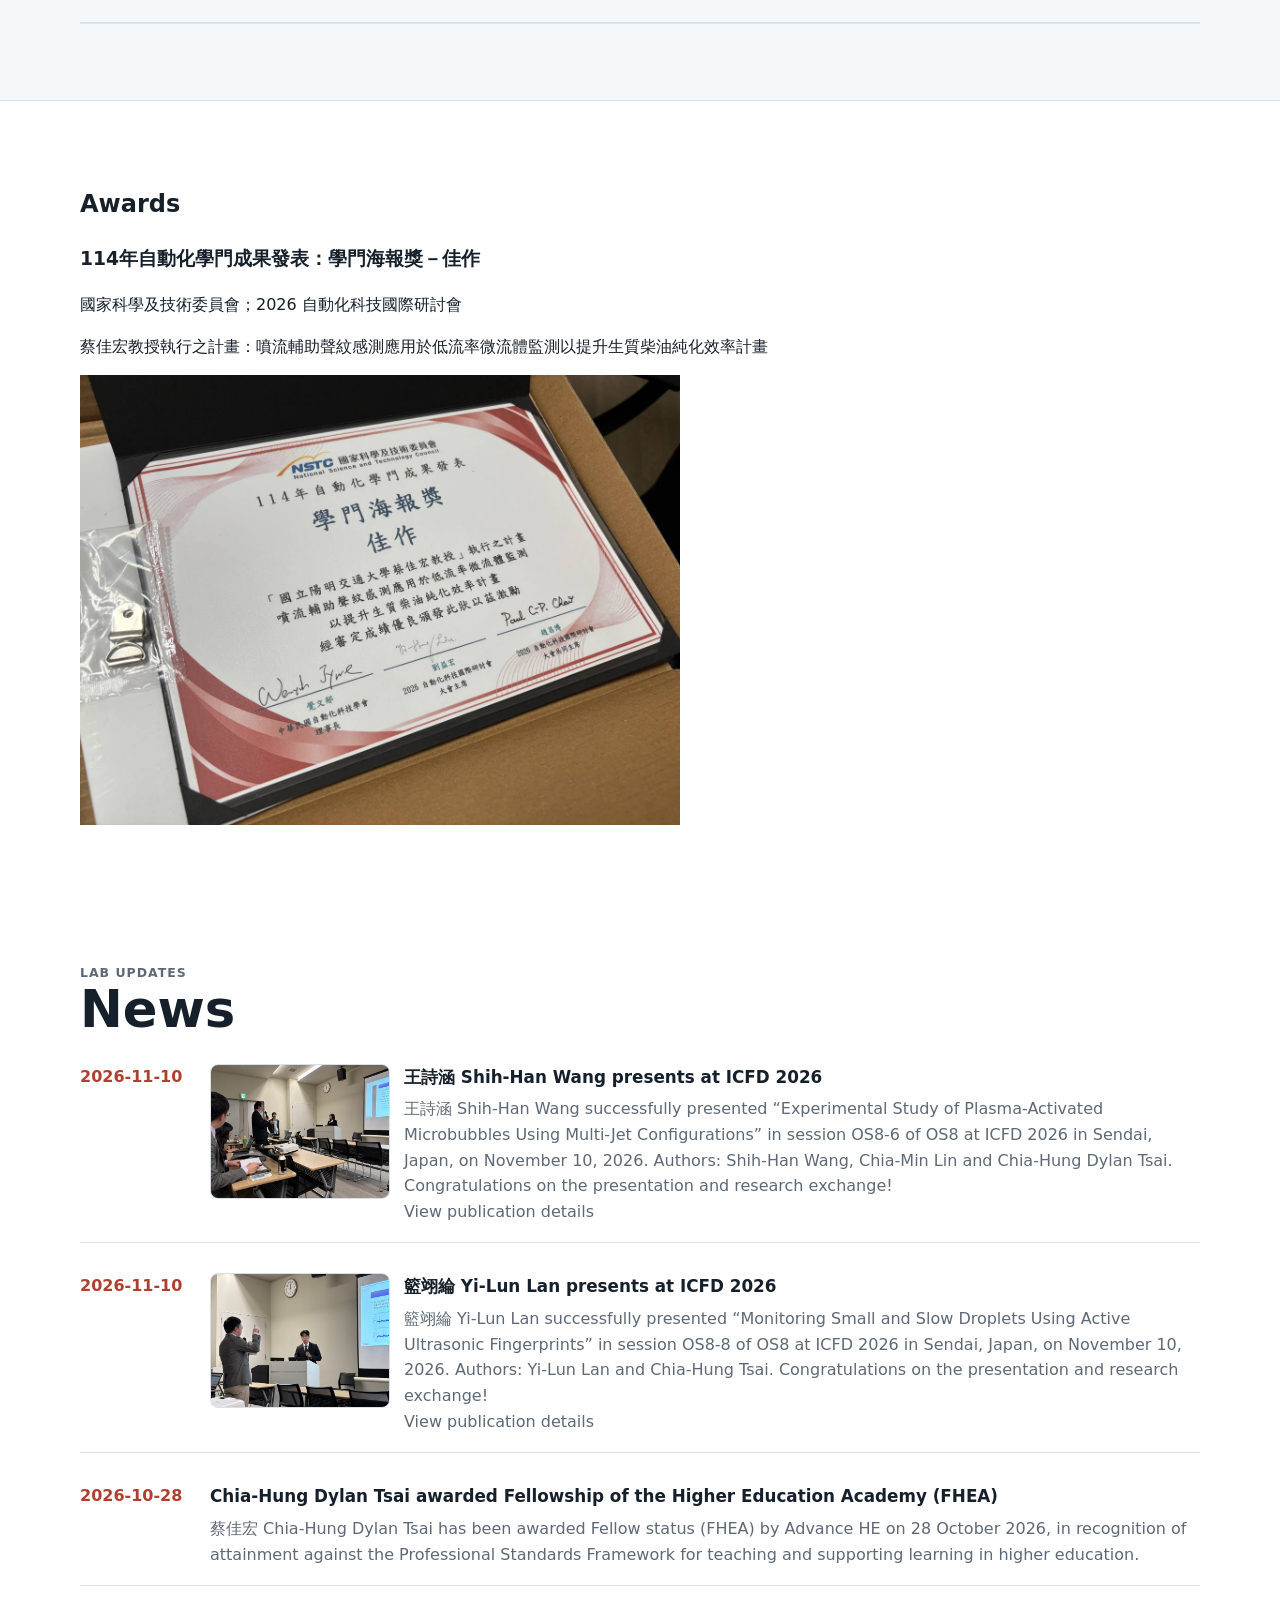
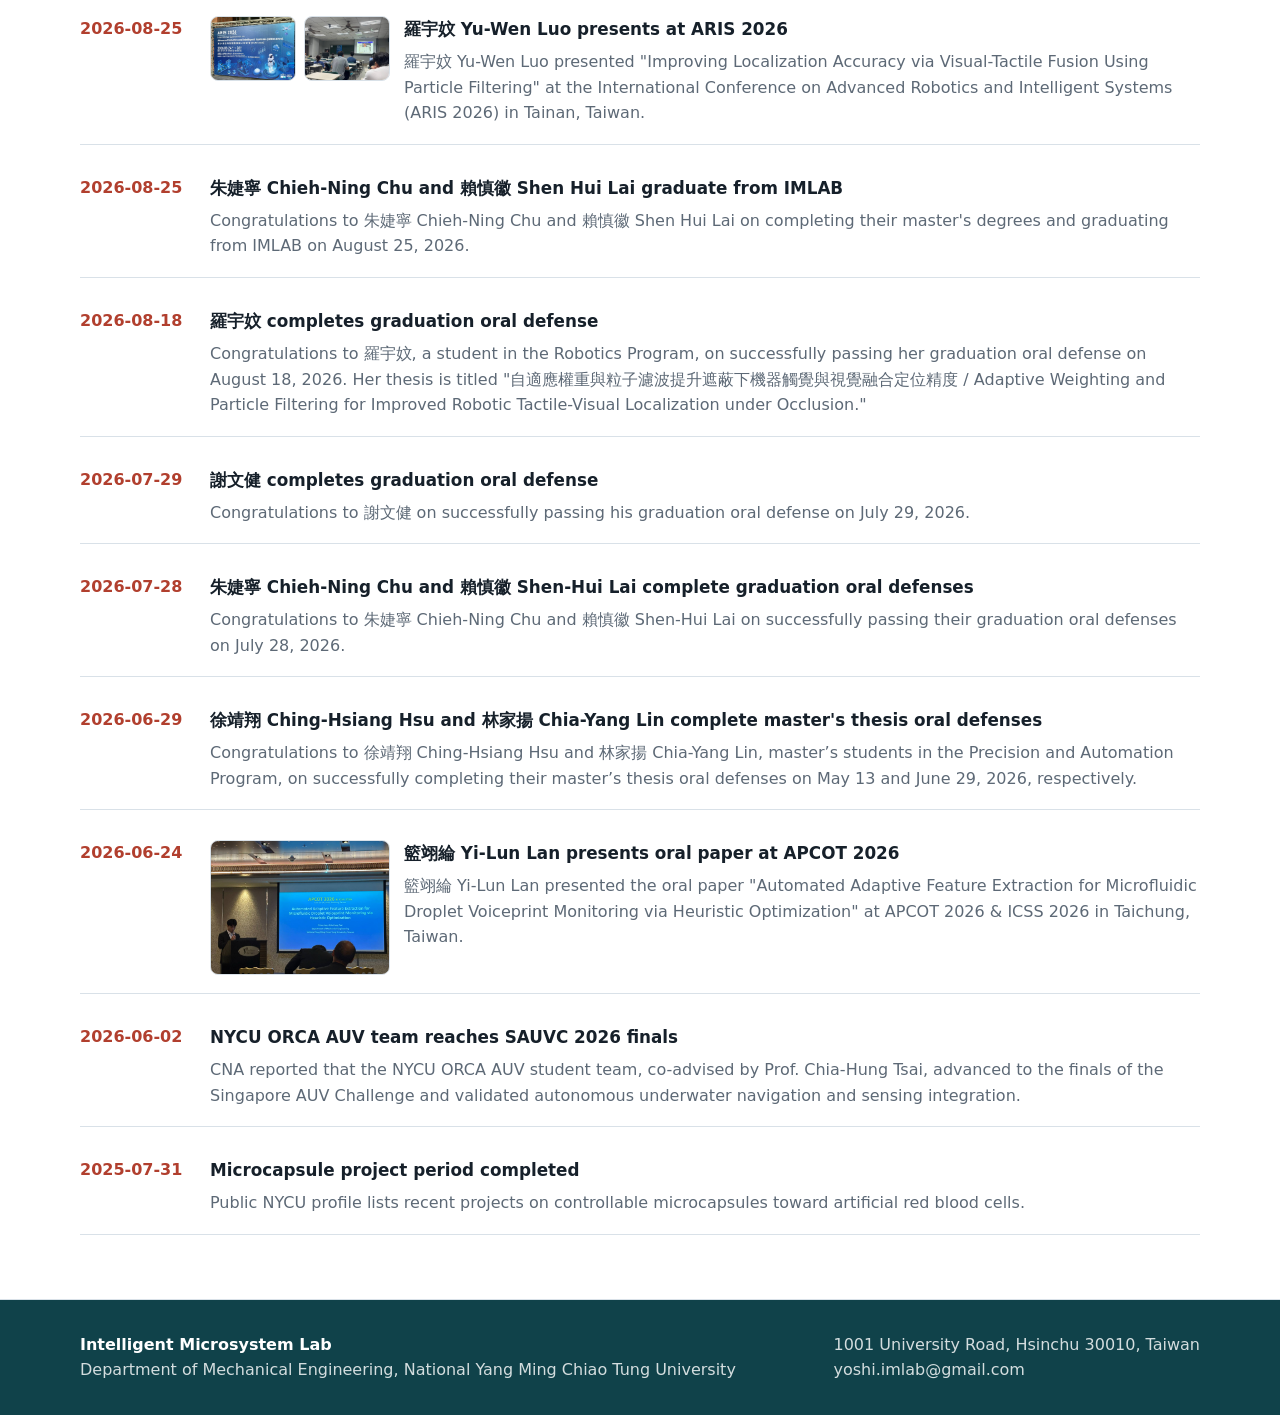
==== commit 34dae97b: "Publish NSTC automation poster award" ====
--- a/index.html
+++ b/index.html
@@ -2,4 +2,4 @@
 IMLAB connects microfluidics, plasma processing, robotic manipulation, and
         biomedical engineering through experimental platforms that can be updated as
         the lab portfolio grows.
-</p> </div> <div class="grid"> <article class="card project-card project-card-1"> <div class="project-mark" aria-hidden="true"></div> <h3>Lab-on-a-Chip and Biomedical Microsystems</h3> <p>Microfluidic platforms for cell handling, cell mechanics, droplet generation, and biomedical measurement.</p> <div class="tags"> <span class="tag">Microfluidics</span><span class="tag">Biomedical devices</span><span class="tag">Cell mechanics</span> </div> </article><article class="card project-card project-card-2"> <div class="project-mark" aria-hidden="true"></div> <h3>Plasma-Enabled Microfluidic Fabrication</h3> <p>Atmospheric-pressure plasma processes for fast, patternable surface treatment and bonding of microfluidic chips.</p> <div class="tags"> <span class="tag">Plasma</span><span class="tag">Surface treatment</span><span class="tag">Microfabrication</span> </div> </article><article class="card project-card project-card-3"> <div class="project-mark" aria-hidden="true"></div> <h3>Micro/Nano Robotics and Manipulation</h3> <p>Robotic systems for high-speed manipulation, grasping, contact modeling, and micro-scale interaction.</p> <div class="tags"> <span class="tag">Robotics</span><span class="tag">Manipulation</span><span class="tag">High-speed vision</span> </div> </article><article class="card project-card project-card-4"> <div class="project-mark" aria-hidden="true"></div> <h3>Viscoelastic Contact Interfaces</h3> <p>Modeling and sensing of deformable contact interfaces for robotic manipulation and microsystem interaction.</p> <div class="tags"> <span class="tag">Contact modeling</span><span class="tag">Viscoelasticity</span><span class="tag">Sensing</span> </div> </article> </div> <p><a href="/research/#microdroplet-acoustic-sensing">Research highlight: listening to microdroplets →</a></p> </section> <section class="band"> <div class="section"> <div class="section-header"> <div> <p class="section-kicker">Recent Work</p> <h2>Recent journal publications</h2> </div> <a class="button primary" href="/publications/">All Publications</a> </div> <div class="publication-groups">  <section class="publication-section active" id="panel-recent-journal-publications"> <div class="publication-section-header"> <h2>Recent Journal Publications</h2> <span>5 entries</span> </div> <div class="pub-list"> <details open> <summary>Recent publications</summary> <article class="pub-item"> <div class="year">2026</div> <div> <h3> <a href="https://doi.org/10.1002/smll.202514520">On-Chip Evaluation of Red Blood Cell Deformability Through Transit Velocity Index in Hematological Diseases</a> </h3> <p>Kenji Kajitani, Chia-Hung Dylan Tsai, Tomohito Ohtani, Shigeo Wada, Ivan Cimrák, Misato Chimura, Tatsunori Taniguchi, Yasutaka Ueda, Jun-ichi Nishimura, Yasushi Sakata</p> <p>Small, 2026. DOI: 10.1002/smll.202514520</p>  </div> </article><article class="pub-item"> <div class="year">2026</div> <div> <h3> <a href="https://doi.org/10.1016/j.sna.2026.117467">Voiceprint features and CNN for label-free identification of Na-alginate microdroplet size and concentration during high-frequency generation</a> </h3> <p>Peng-Nian Chen, Chia-Hung Dylan Tsai</p> <p>Sensors and Actuators A: Physical, 400, 117467, 2026-04. DOI: 10.1016/j.sna.2026.117467</p>  </div> </article><article class="pub-item"> <div class="year">2026</div> <div> <h3> <a href="https://doi.org/10.1109/TRPMS.2025.3597795">Effects of Short- and Long-Lived ROS Generated by a Cold Atmospheric Plasma Jet on Human Xenograft A2058 Melanoma and Associated Side Effects in a Nude Mouse Model</a> </h3> <p>Tung Ku, Chia-Hung Dylan Tsai, Chao-Yu Chen, Ivan Gomez Ho, Chih-Tung Liu, Ru-Tsun Mai, Yun-Chien Cheng</p> <p>IEEE Transactions on Radiation and Plasma Medical Sciences, 10, 629-639, 2026-04. DOI: 10.1109/TRPMS.2025.3597795</p>  </div> </article><article class="pub-item"> <div class="year">2025</div> <div> <h3> <a href="https://doi.org/10.1038/s41598-025-05483-2">An on-chip deformability checker demonstrates that the severity of iron deficiency is associated with increased deformability of red blood cells</a> </h3> <p>Kenji Kajitani, Tomohito Ohtani, Rie Higuchi, Misato Chimura, Fusako Sera, Chia-Hung Dylan Tsai, Yasutaka Ueda, Jun-ichi Nishimura, Yasushi Sakata</p> <p>Scientific Reports, 15, 19994, 2025-06. DOI: 10.1038/s41598-025-05483-2</p>  </div> </article><article class="pub-item"> <div class="year">2024</div> <div> <h3> <a href="https://doi.org/10.1016/j.sna.2024.115943">Voiceprint-based method for sensing droplet generation and mode transition from a coaxial microfluidic device</a> </h3> <p>Peng-Nian Chen, Jin-Jia Hu, Chia-Hung Dylan Tsai</p> <p>Sensors and Actuators A: Physical, 379, 115943, 2024-12. DOI: 10.1016/j.sna.2024.115943</p>  </div> </article> </details> </div> </section> </div>  </div> </section> <section class="section"> <div class="section-header"> <div> <p class="section-kicker">Lab Updates</p> <h2>News</h2> </div> </div> <div class="news-list"> <article class="news-item"> <div class="date">2026-11-10</div> <div class="news-content has-image"> <div class="news-gallery "> <img class="news-image" src="/images/news/icfd-2026-shih-han-wang.jpg" alt="王詩涵 Shih-Han Wang during the presentation discussion at ICFD 2026"> </div> <div> <h3> <a href="https://www.ifs.tohoku.ac.jp/icfd/2026/" target="_blank" rel="noreferrer">王詩涵 Shih-Han Wang presents at ICFD 2026</a> </h3> <p>王詩涵 Shih-Han Wang successfully presented “Experimental Study of Plasma-Activated Microbubbles Using Multi-Jet Configurations” in session OS8-6 of OS8 at ICFD 2026 in Sendai, Japan, on November 10, 2026. Authors: Shih-Han Wang, Chia-Min Lin and Chia-Hung Dylan Tsai. Congratulations on the presentation and research exchange!</p> <p><a href="/publications/">View publication details</a></p> </div> </div> </article><article class="news-item"> <div class="date">2026-11-10</div> <div class="news-content has-image"> <div class="news-gallery "> <img class="news-image" src="/images/news/icfd-2026-yi-lun-lan.jpg" alt="籃翊綸 Yi-Lun Lan during the presentation discussion at ICFD 2026"> </div> <div> <h3> <a href="https://www.ifs.tohoku.ac.jp/icfd/2026/" target="_blank" rel="noreferrer">籃翊綸 Yi-Lun Lan presents at ICFD 2026</a> </h3> <p>籃翊綸 Yi-Lun Lan successfully presented “Monitoring Small and Slow Droplets Using Active Ultrasonic Fingerprints” in session OS8-8 of OS8 at ICFD 2026 in Sendai, Japan, on November 10, 2026. Authors: Yi-Lun Lan and Chia-Hung Tsai. Congratulations on the presentation and research exchange!</p> <p><a href="/publications/">View publication details</a></p> </div> </div> </article><article class="news-item"> <div class="date">2026-10-28</div> <div class="news-content ">  <div> <h3> Chia-Hung Dylan Tsai awarded Fellowship of the Higher Education Academy (FHEA) </h3> <p>蔡佳宏 Chia-Hung Dylan Tsai has been awarded Fellow status (FHEA) by Advance HE on 28 October 2026, in recognition of attainment against the Professional Standards Framework for teaching and supporting learning in higher education.</p>  </div> </div> </article><article class="news-item"> <div class="date">2026-08-25</div> <div class="news-content has-image"> <div class="news-gallery multiple"> <img class="news-image" src="/images/news/aris-2026-yu-wen-luo-conference-sign.jpg" alt="ARIS 2026 conference sign at National Cheng Kung University"><img class="news-image" src="/images/news/aris-2026-yu-wen-luo-presentation.jpg" alt="羅宇妏 Yu-Wen Luo presenting at ARIS 2026"> </div> <div> <h3> <a href="https://aris2026.ncku.edu.tw/" target="_blank" rel="noreferrer">羅宇妏 Yu-Wen Luo presents at ARIS 2026</a> </h3> <p>羅宇妏 Yu-Wen Luo presented &quot;Improving Localization Accuracy via Visual-Tactile Fusion Using Particle Filtering&quot; at the International Conference on Advanced Robotics and Intelligent Systems (ARIS 2026) in Tainan, Taiwan.</p>  </div> </div> </article><article class="news-item"> <div class="date">2026-08-25</div> <div class="news-content ">  <div> <h3> 朱婕寧 Chieh-Ning Chu and 賴慎徽 Shen Hui Lai graduate from IMLAB </h3> <p>Congratulations to 朱婕寧 Chieh-Ning Chu and 賴慎徽 Shen Hui Lai on completing their master&#39;s degrees and graduating from IMLAB on August 25, 2026.</p>  </div> </div> </article><article class="news-item"> <div class="date">2026-08-18</div> <div class="news-content ">  <div> <h3> 羅宇妏 completes graduation oral defense </h3> <p>Congratulations to 羅宇妏, a student in the Robotics Program, on successfully passing her graduation oral defense on August 18, 2026. Her thesis is titled &quot;自適應權重與粒子濾波提升遮蔽下機器觸覺與視覺融合定位精度 / Adaptive Weighting and Particle Filtering for Improved Robotic Tactile-Visual Localization under Occlusion.&quot;</p>  </div> </div> </article><article class="news-item"> <div class="date">2026-07-29</div> <div class="news-content ">  <div> <h3> 謝文健 completes graduation oral defense </h3> <p>Congratulations to 謝文健 on successfully passing his graduation oral defense on July 29, 2026.</p>  </div> </div> </article><article class="news-item"> <div class="date">2026-07-28</div> <div class="news-content ">  <div> <h3> 朱婕寧 Chieh-Ning Chu and 賴慎徽 Shen-Hui Lai complete graduation oral defenses </h3> <p>Congratulations to 朱婕寧 Chieh-Ning Chu and 賴慎徽 Shen-Hui Lai on successfully passing their graduation oral defenses on July 28, 2026.</p>  </div> </div> </article><article class="news-item"> <div class="date">2026-06-29</div> <div class="news-content ">  <div> <h3> 徐靖翔 Ching-Hsiang Hsu and 林家揚 Chia-Yang Lin complete master&#39;s thesis oral defenses </h3> <p>Congratulations to 徐靖翔 Ching-Hsiang Hsu and 林家揚 Chia-Yang Lin, master’s students in the Precision and Automation Program, on successfully completing their master’s thesis oral defenses on May 13 and June 29, 2026, respectively.</p>  </div> </div> </article><article class="news-item"> <div class="date">2026-06-24</div> <div class="news-content has-image"> <div class="news-gallery "> <img class="news-image" src="/images/news/apcot-2026-yi-lun-lan-oral-presentation.jpg" alt="籃翊綸 Yi-Lun Lan presenting an oral paper at APCOT 2026 &amp; ICSS 2026"> </div> <div> <h3> 籃翊綸 Yi-Lun Lan presents oral paper at APCOT 2026 </h3> <p>籃翊綸 Yi-Lun Lan presented the oral paper &quot;Automated Adaptive Feature Extraction for Microfluidic Droplet Voiceprint Monitoring via Heuristic Optimization&quot; at APCOT 2026 &amp; ICSS 2026 in Taichung, Taiwan.</p>  </div> </div> </article><article class="news-item"> <div class="date">2026-06-02</div> <div class="news-content ">  <div> <h3> <a href="https://www.cna.com.tw/news/ahel/202606020072.aspx" target="_blank" rel="noreferrer">NYCU ORCA AUV team reaches SAUVC 2026 finals</a> </h3> <p>CNA reported that the NYCU ORCA AUV student team, co-advised by Prof. Chia-Hung Tsai, advanced to the finals of the Singapore AUV Challenge and validated autonomous underwater navigation and sensing integration.</p>  </div> </div> </article><article class="news-item"> <div class="date">2025-07-31</div> <div class="news-content ">  <div> <h3> Microcapsule project period completed </h3> <p>Public NYCU profile lists recent projects on controllable microcapsules toward artificial red blood cells.</p>  </div> </div> </article> </div> </section>  </main> <footer class="footer"> <div class="footer-inner"> <div> <strong>Intelligent Microsystem Lab</strong> <div>Department of Mechanical Engineering, National Yang Ming Chiao Tung University</div> </div> <div> 1001 University Road, Hsinchu 30010, Taiwan<br> <a href="mailto:yoshi.imlab@gmail.com">yoshi.imlab@gmail.com</a> </div> </div> </footer> </div> <script data-goatcounter="https://imlab-nycu.goatcounter.com/count" async src="https://gc.zgo.at/count.js"></script> </body> </html>+</p> </div> <div class="grid"> <article class="card project-card project-card-1"> <div class="project-mark" aria-hidden="true"></div> <h3>Lab-on-a-Chip and Biomedical Microsystems</h3> <p>Microfluidic platforms for cell handling, cell mechanics, droplet generation, and biomedical measurement.</p> <div class="tags"> <span class="tag">Microfluidics</span><span class="tag">Biomedical devices</span><span class="tag">Cell mechanics</span> </div> </article><article class="card project-card project-card-2"> <div class="project-mark" aria-hidden="true"></div> <h3>Plasma-Enabled Microfluidic Fabrication</h3> <p>Atmospheric-pressure plasma processes for fast, patternable surface treatment and bonding of microfluidic chips.</p> <div class="tags"> <span class="tag">Plasma</span><span class="tag">Surface treatment</span><span class="tag">Microfabrication</span> </div> </article><article class="card project-card project-card-3"> <div class="project-mark" aria-hidden="true"></div> <h3>Micro/Nano Robotics and Manipulation</h3> <p>Robotic systems for high-speed manipulation, grasping, contact modeling, and micro-scale interaction.</p> <div class="tags"> <span class="tag">Robotics</span><span class="tag">Manipulation</span><span class="tag">High-speed vision</span> </div> </article><article class="card project-card project-card-4"> <div class="project-mark" aria-hidden="true"></div> <h3>Viscoelastic Contact Interfaces</h3> <p>Modeling and sensing of deformable contact interfaces for robotic manipulation and microsystem interaction.</p> <div class="tags"> <span class="tag">Contact modeling</span><span class="tag">Viscoelasticity</span><span class="tag">Sensing</span> </div> </article> </div> <p><a href="/research/#microdroplet-acoustic-sensing">Research highlight: listening to microdroplets →</a></p> </section> <section class="band"> <div class="section"> <div class="section-header"> <div> <p class="section-kicker">Recent Work</p> <h2>Recent journal publications</h2> </div> <a class="button primary" href="/publications/">All Publications</a> </div> <div class="publication-groups">  <section class="publication-section active" id="panel-recent-journal-publications"> <div class="publication-section-header"> <h2>Recent Journal Publications</h2> <span>5 entries</span> </div> <div class="pub-list"> <details open> <summary>Recent publications</summary> <article class="pub-item"> <div class="year">2026</div> <div> <h3> <a href="https://doi.org/10.1002/smll.202514520">On-Chip Evaluation of Red Blood Cell Deformability Through Transit Velocity Index in Hematological Diseases</a> </h3> <p>Kenji Kajitani, Chia-Hung Dylan Tsai, Tomohito Ohtani, Shigeo Wada, Ivan Cimrák, Misato Chimura, Tatsunori Taniguchi, Yasutaka Ueda, Jun-ichi Nishimura, Yasushi Sakata</p> <p>Small, 2026. DOI: 10.1002/smll.202514520</p>  </div> </article><article class="pub-item"> <div class="year">2026</div> <div> <h3> <a href="https://doi.org/10.1016/j.sna.2026.117467">Voiceprint features and CNN for label-free identification of Na-alginate microdroplet size and concentration during high-frequency generation</a> </h3> <p>Peng-Nian Chen, Chia-Hung Dylan Tsai</p> <p>Sensors and Actuators A: Physical, 400, 117467, 2026-04. DOI: 10.1016/j.sna.2026.117467</p>  </div> </article><article class="pub-item"> <div class="year">2026</div> <div> <h3> <a href="https://doi.org/10.1109/TRPMS.2025.3597795">Effects of Short- and Long-Lived ROS Generated by a Cold Atmospheric Plasma Jet on Human Xenograft A2058 Melanoma and Associated Side Effects in a Nude Mouse Model</a> </h3> <p>Tung Ku, Chia-Hung Dylan Tsai, Chao-Yu Chen, Ivan Gomez Ho, Chih-Tung Liu, Ru-Tsun Mai, Yun-Chien Cheng</p> <p>IEEE Transactions on Radiation and Plasma Medical Sciences, 10, 629-639, 2026-04. DOI: 10.1109/TRPMS.2025.3597795</p>  </div> </article><article class="pub-item"> <div class="year">2025</div> <div> <h3> <a href="https://doi.org/10.1038/s41598-025-05483-2">An on-chip deformability checker demonstrates that the severity of iron deficiency is associated with increased deformability of red blood cells</a> </h3> <p>Kenji Kajitani, Tomohito Ohtani, Rie Higuchi, Misato Chimura, Fusako Sera, Chia-Hung Dylan Tsai, Yasutaka Ueda, Jun-ichi Nishimura, Yasushi Sakata</p> <p>Scientific Reports, 15, 19994, 2025-06. DOI: 10.1038/s41598-025-05483-2</p>  </div> </article><article class="pub-item"> <div class="year">2024</div> <div> <h3> <a href="https://doi.org/10.1016/j.sna.2024.115943">Voiceprint-based method for sensing droplet generation and mode transition from a coaxial microfluidic device</a> </h3> <p>Peng-Nian Chen, Jin-Jia Hu, Chia-Hung Dylan Tsai</p> <p>Sensors and Actuators A: Physical, 379, 115943, 2024-12. DOI: 10.1016/j.sna.2024.115943</p>  </div> </article> </details> </div> </section> </div>  </div> </section> <section class="section" id="awards" aria-labelledby="awards-heading"> <h2 id="awards-heading">Awards</h2> <article> <h3>114年自動化學門成果發表：學門海報獎－佳作</h3> <p>國家科學及技術委員會；2026 自動化科技國際研討會</p> <p>蔡佳宏教授執行之計畫：噴流輔助聲紋感測應用於低流率微流體監測以提升生質柴油純化效率計畫</p> <a href="/images/awards/nstc-automation-poster-2026.jpg"><img src="/images/awards/nstc-automation-poster-2026.jpg" alt="114年自動化學門成果發表：學門海報獎－佳作獎狀" width="600" height="450" loading="lazy" style="max-width:100%;height:auto"></a> </article> </section> <section class="section"> <div class="section-header"> <div> <p class="section-kicker">Lab Updates</p> <h2>News</h2> </div> </div> <div class="news-list"> <article class="news-item"> <div class="date">2026-11-10</div> <div class="news-content has-image"> <div class="news-gallery "> <img class="news-image" src="/images/news/icfd-2026-shih-han-wang.jpg" alt="王詩涵 Shih-Han Wang during the presentation discussion at ICFD 2026"> </div> <div> <h3> <a href="https://www.ifs.tohoku.ac.jp/icfd/2026/" target="_blank" rel="noreferrer">王詩涵 Shih-Han Wang presents at ICFD 2026</a> </h3> <p>王詩涵 Shih-Han Wang successfully presented “Experimental Study of Plasma-Activated Microbubbles Using Multi-Jet Configurations” in session OS8-6 of OS8 at ICFD 2026 in Sendai, Japan, on November 10, 2026. Authors: Shih-Han Wang, Chia-Min Lin and Chia-Hung Dylan Tsai. Congratulations on the presentation and research exchange!</p> <p><a href="/publications/">View publication details</a></p> </div> </div> </article><article class="news-item"> <div class="date">2026-11-10</div> <div class="news-content has-image"> <div class="news-gallery "> <img class="news-image" src="/images/news/icfd-2026-yi-lun-lan.jpg" alt="籃翊綸 Yi-Lun Lan during the presentation discussion at ICFD 2026"> </div> <div> <h3> <a href="https://www.ifs.tohoku.ac.jp/icfd/2026/" target="_blank" rel="noreferrer">籃翊綸 Yi-Lun Lan presents at ICFD 2026</a> </h3> <p>籃翊綸 Yi-Lun Lan successfully presented “Monitoring Small and Slow Droplets Using Active Ultrasonic Fingerprints” in session OS8-8 of OS8 at ICFD 2026 in Sendai, Japan, on November 10, 2026. Authors: Yi-Lun Lan and Chia-Hung Tsai. Congratulations on the presentation and research exchange!</p> <p><a href="/publications/">View publication details</a></p> </div> </div> </article><article class="news-item"> <div class="date">2026-10-28</div> <div class="news-content ">  <div> <h3> Chia-Hung Dylan Tsai awarded Fellowship of the Higher Education Academy (FHEA) </h3> <p>蔡佳宏 Chia-Hung Dylan Tsai has been awarded Fellow status (FHEA) by Advance HE on 28 October 2026, in recognition of attainment against the Professional Standards Framework for teaching and supporting learning in higher education.</p>  </div> </div> </article><article class="news-item"> <div class="date">2026-08-25</div> <div class="news-content has-image"> <div class="news-gallery multiple"> <img class="news-image" src="/images/news/aris-2026-yu-wen-luo-conference-sign.jpg" alt="ARIS 2026 conference sign at National Cheng Kung University"><img class="news-image" src="/images/news/aris-2026-yu-wen-luo-presentation.jpg" alt="羅宇妏 Yu-Wen Luo presenting at ARIS 2026"> </div> <div> <h3> <a href="https://aris2026.ncku.edu.tw/" target="_blank" rel="noreferrer">羅宇妏 Yu-Wen Luo presents at ARIS 2026</a> </h3> <p>羅宇妏 Yu-Wen Luo presented &quot;Improving Localization Accuracy via Visual-Tactile Fusion Using Particle Filtering&quot; at the International Conference on Advanced Robotics and Intelligent Systems (ARIS 2026) in Tainan, Taiwan.</p>  </div> </div> </article><article class="news-item"> <div class="date">2026-08-25</div> <div class="news-content ">  <div> <h3> 朱婕寧 Chieh-Ning Chu and 賴慎徽 Shen Hui Lai graduate from IMLAB </h3> <p>Congratulations to 朱婕寧 Chieh-Ning Chu and 賴慎徽 Shen Hui Lai on completing their master&#39;s degrees and graduating from IMLAB on August 25, 2026.</p>  </div> </div> </article><article class="news-item"> <div class="date">2026-08-18</div> <div class="news-content ">  <div> <h3> 羅宇妏 completes graduation oral defense </h3> <p>Congratulations to 羅宇妏, a student in the Robotics Program, on successfully passing her graduation oral defense on August 18, 2026. Her thesis is titled &quot;自適應權重與粒子濾波提升遮蔽下機器觸覺與視覺融合定位精度 / Adaptive Weighting and Particle Filtering for Improved Robotic Tactile-Visual Localization under Occlusion.&quot;</p>  </div> </div> </article><article class="news-item"> <div class="date">2026-07-29</div> <div class="news-content ">  <div> <h3> 謝文健 completes graduation oral defense </h3> <p>Congratulations to 謝文健 on successfully passing his graduation oral defense on July 29, 2026.</p>  </div> </div> </article><article class="news-item"> <div class="date">2026-07-28</div> <div class="news-content ">  <div> <h3> 朱婕寧 Chieh-Ning Chu and 賴慎徽 Shen-Hui Lai complete graduation oral defenses </h3> <p>Congratulations to 朱婕寧 Chieh-Ning Chu and 賴慎徽 Shen-Hui Lai on successfully passing their graduation oral defenses on July 28, 2026.</p>  </div> </div> </article><article class="news-item"> <div class="date">2026-06-29</div> <div class="news-content ">  <div> <h3> 徐靖翔 Ching-Hsiang Hsu and 林家揚 Chia-Yang Lin complete master&#39;s thesis oral defenses </h3> <p>Congratulations to 徐靖翔 Ching-Hsiang Hsu and 林家揚 Chia-Yang Lin, master’s students in the Precision and Automation Program, on successfully completing their master’s thesis oral defenses on May 13 and June 29, 2026, respectively.</p>  </div> </div> </article><article class="news-item"> <div class="date">2026-06-24</div> <div class="news-content has-image"> <div class="news-gallery "> <img class="news-image" src="/images/news/apcot-2026-yi-lun-lan-oral-presentation.jpg" alt="籃翊綸 Yi-Lun Lan presenting an oral paper at APCOT 2026 &amp; ICSS 2026"> </div> <div> <h3> 籃翊綸 Yi-Lun Lan presents oral paper at APCOT 2026 </h3> <p>籃翊綸 Yi-Lun Lan presented the oral paper &quot;Automated Adaptive Feature Extraction for Microfluidic Droplet Voiceprint Monitoring via Heuristic Optimization&quot; at APCOT 2026 &amp; ICSS 2026 in Taichung, Taiwan.</p>  </div> </div> </article><article class="news-item"> <div class="date">2026-06-02</div> <div class="news-content ">  <div> <h3> <a href="https://www.cna.com.tw/news/ahel/202606020072.aspx" target="_blank" rel="noreferrer">NYCU ORCA AUV team reaches SAUVC 2026 finals</a> </h3> <p>CNA reported that the NYCU ORCA AUV student team, co-advised by Prof. Chia-Hung Tsai, advanced to the finals of the Singapore AUV Challenge and validated autonomous underwater navigation and sensing integration.</p>  </div> </div> </article><article class="news-item"> <div class="date">2025-07-31</div> <div class="news-content ">  <div> <h3> Microcapsule project period completed </h3> <p>Public NYCU profile lists recent projects on controllable microcapsules toward artificial red blood cells.</p>  </div> </div> </article> </div> </section>  </main> <footer class="footer"> <div class="footer-inner"> <div> <strong>Intelligent Microsystem Lab</strong> <div>Department of Mechanical Engineering, National Yang Ming Chiao Tung University</div> </div> <div> 1001 University Road, Hsinchu 30010, Taiwan<br> <a href="mailto:yoshi.imlab@gmail.com">yoshi.imlab@gmail.com</a> </div> </div> </footer> </div> <script data-goatcounter="https://imlab-nycu.goatcounter.com/count" async src="https://gc.zgo.at/count.js"></script> </body> </html>
